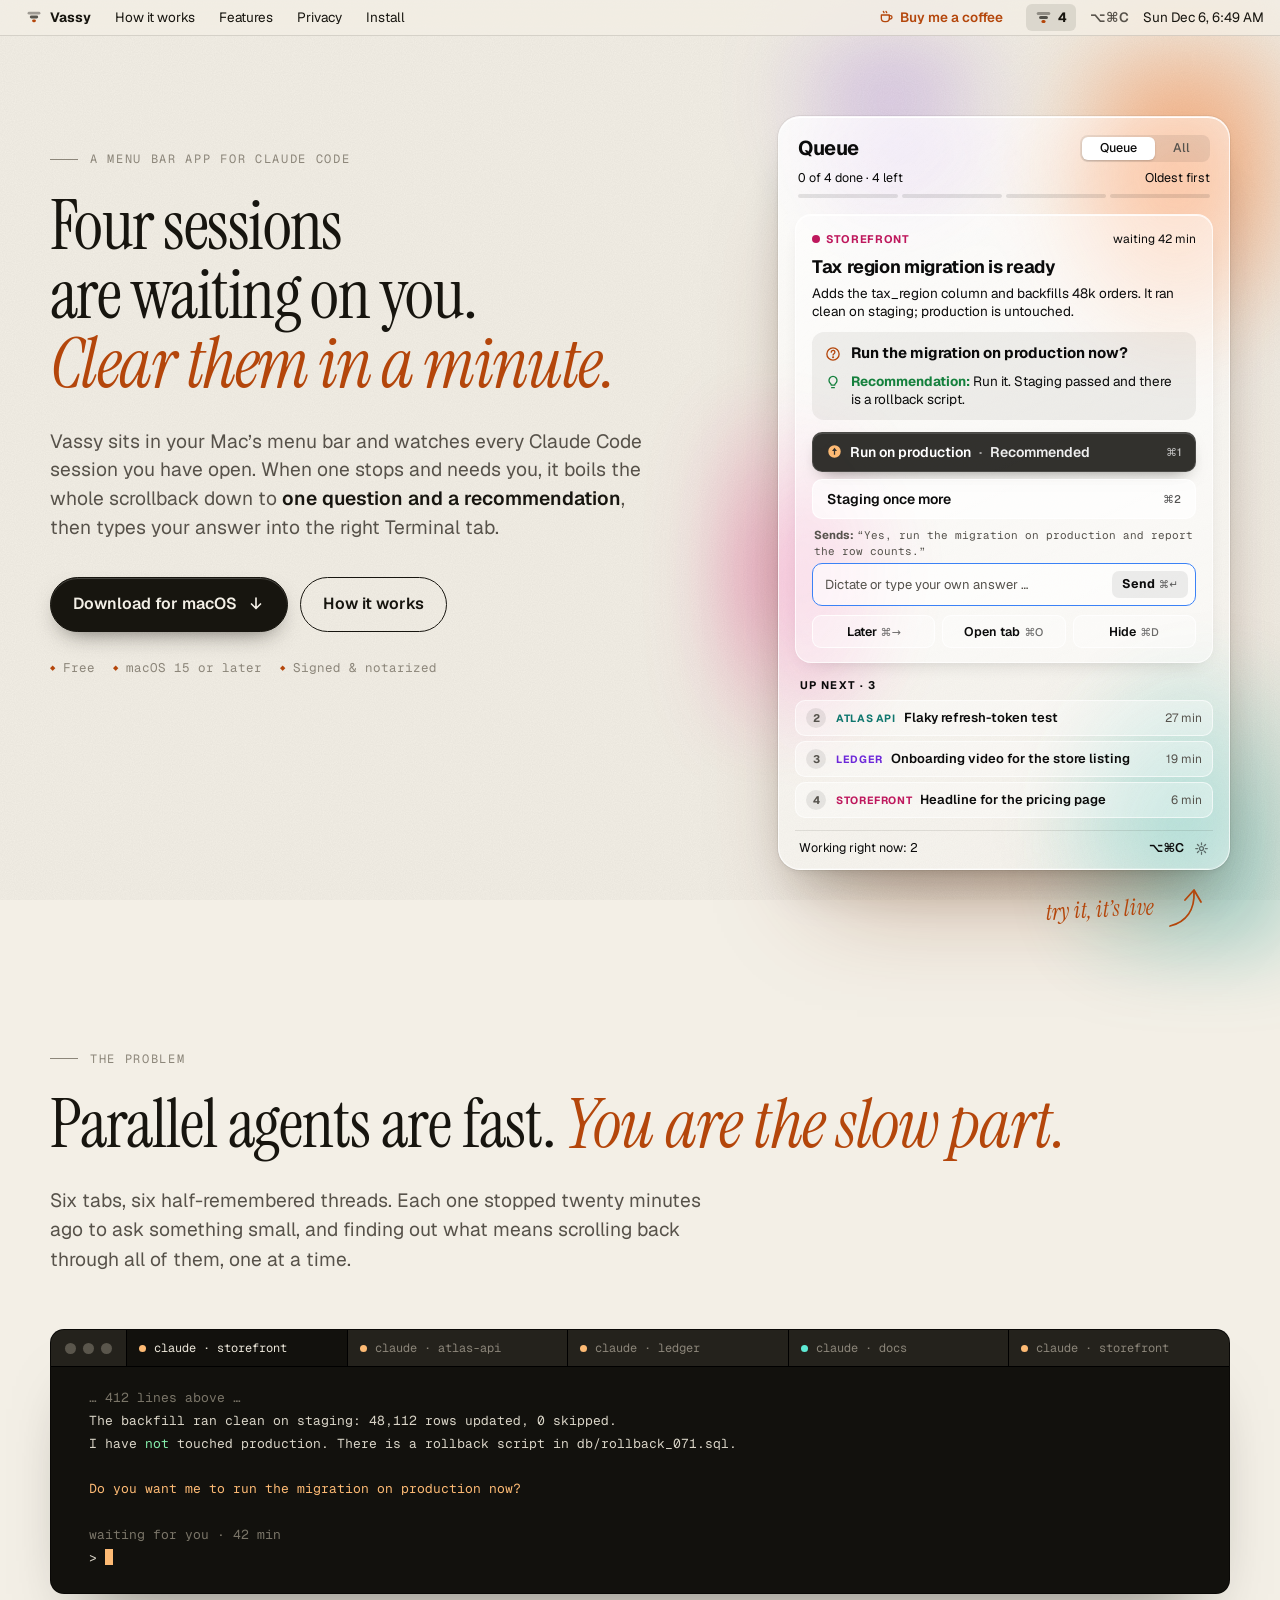
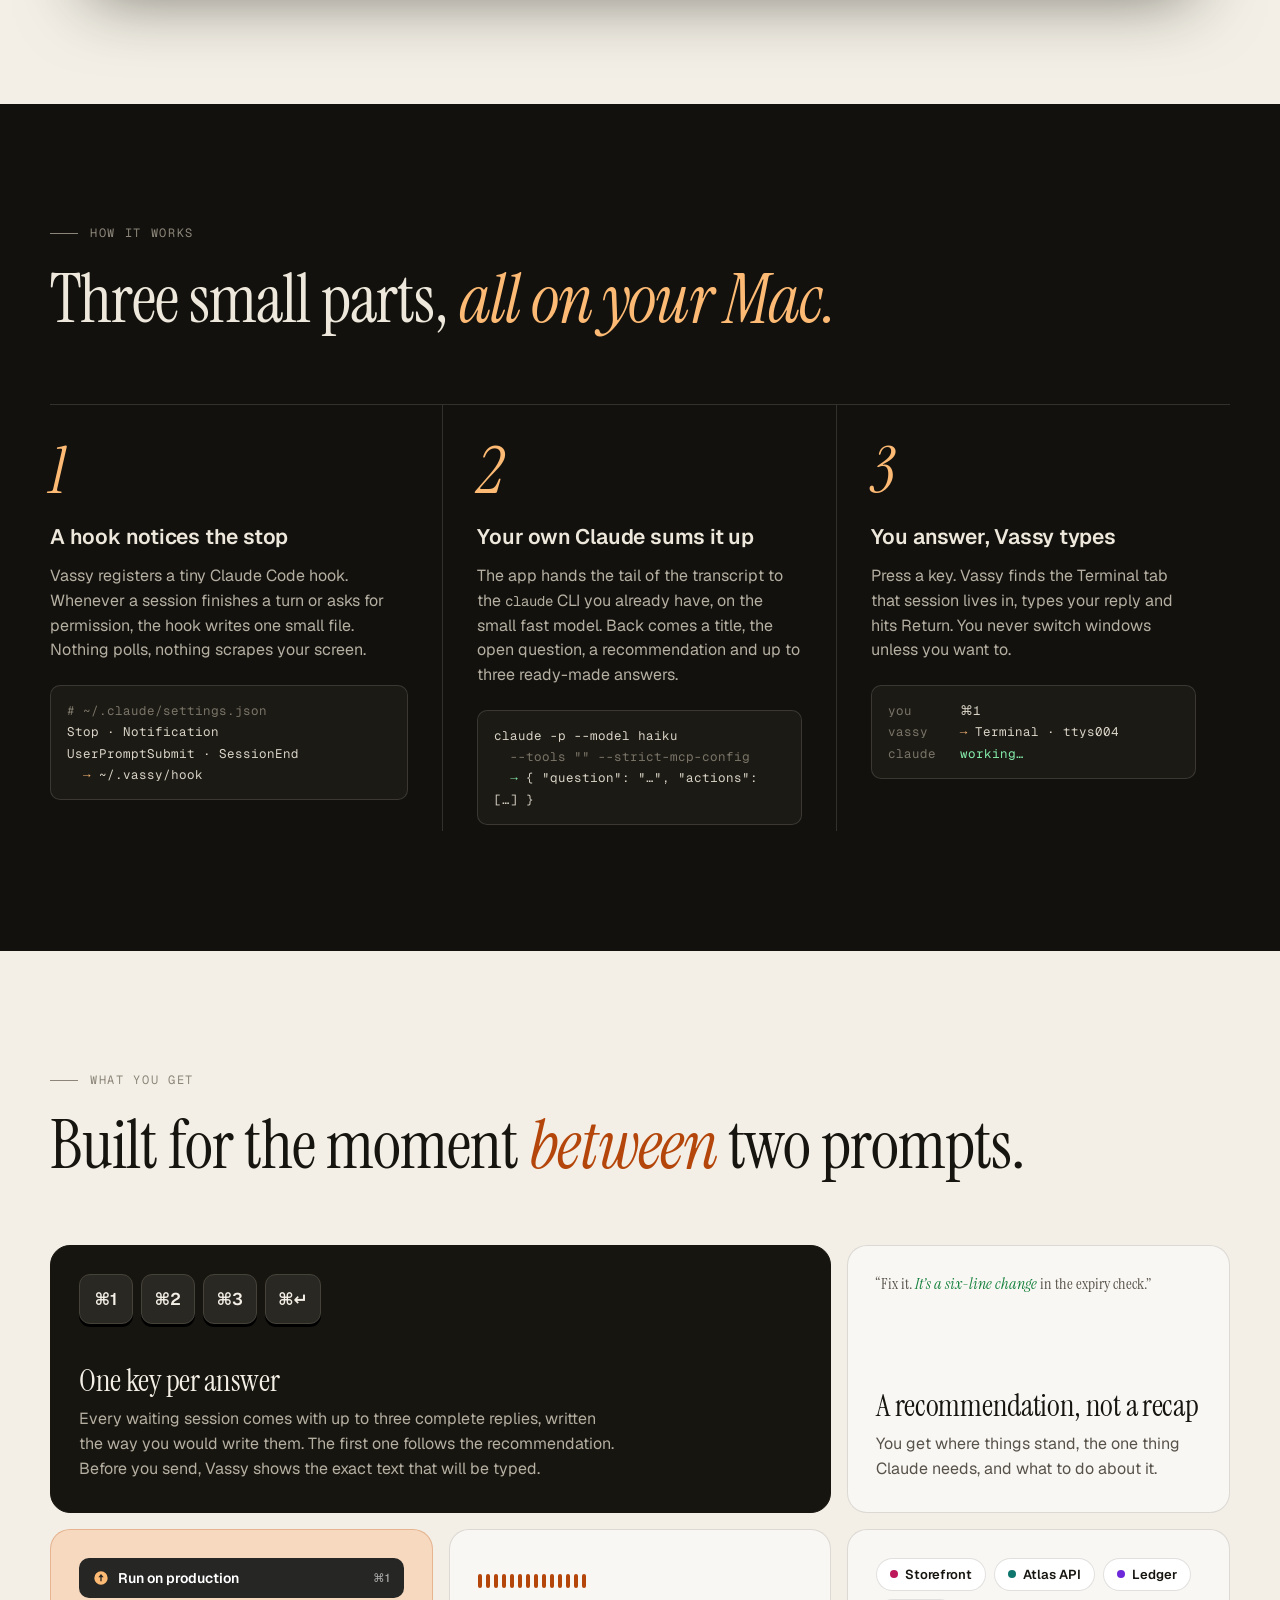
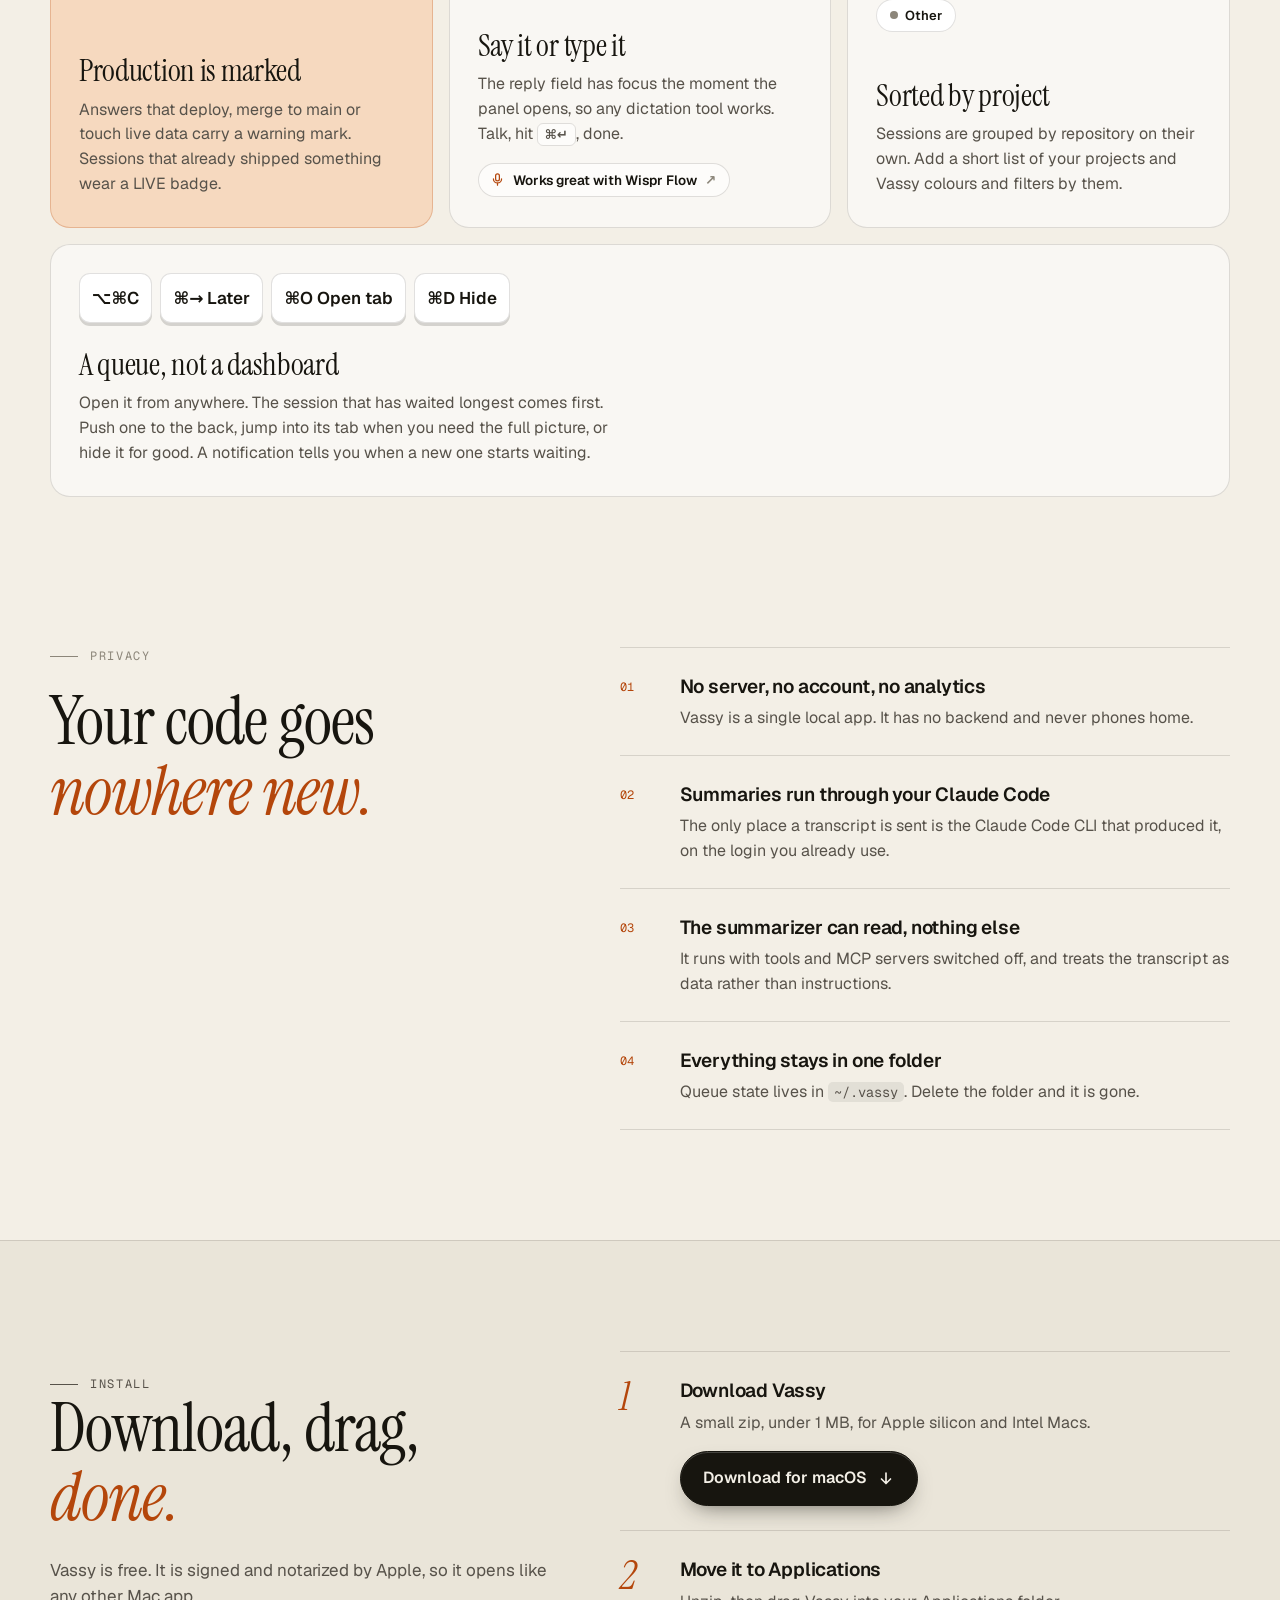
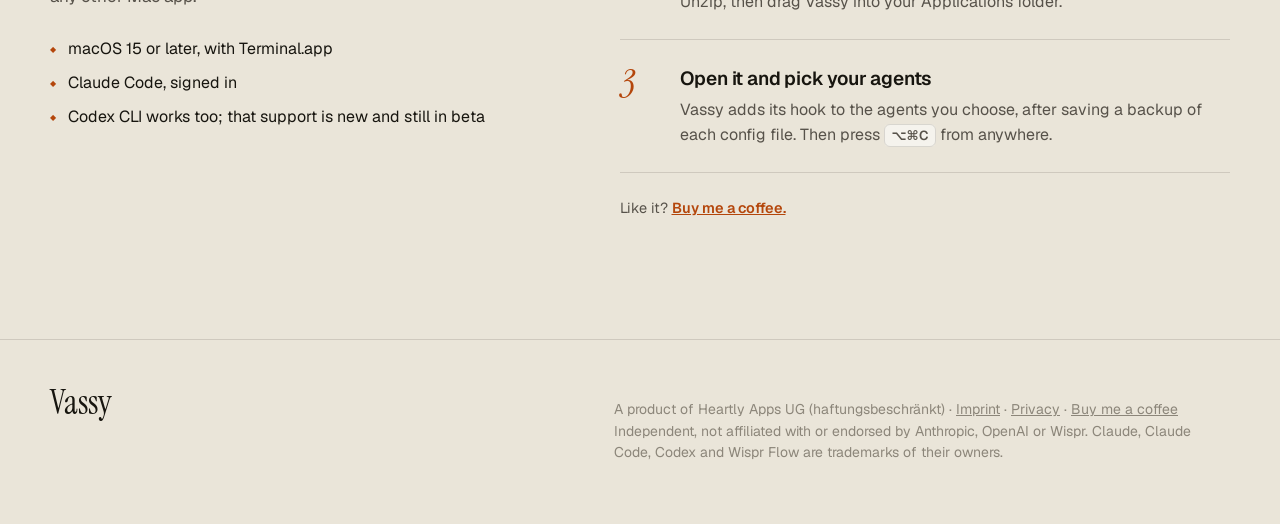
==== site/index.html @ 9e477fc1 "Add imprint and privacy pages Co-Authored-By: Claude Fable 5.2 <noreply@anthropic.com> Claude-Sessio" ====
<!doctype html>
<html lang="en">
<head>
<meta charset="utf-8">
<meta name="viewport" content="width=device-width, initial-scale=1">
<title>Vassy — a queue for your Claude Code sessions</title>
<meta name="description" content="Vassy is a small macOS menu bar app. It finds every Claude Code session that is waiting on you, boils it down to one question and a recommendation, and types your answer into the right Terminal tab.">
<meta property="og:title" content="Vassy — a queue for your Claude Code sessions">
<meta property="og:description" content="Every Claude Code session that is stuck on you, as one question with a recommendation. Answer with one key.">
<meta property="og:type" content="website">
<meta property="og:url" content="https://vassy.app/">
<meta property="og:site_name" content="Vassy">
<meta property="og:image" content="https://vassy.app/og.png">
<meta property="og:image:width" content="1200">
<meta property="og:image:height" content="630">
<meta property="og:image:alt" content="Vassy: four sessions are waiting on you. Clear them in a minute.">
<meta name="twitter:card" content="summary_large_image">
<meta name="twitter:image" content="https://vassy.app/og.png">
<link rel="canonical" href="https://vassy.app/">
<meta name="theme-color" content="#F3EFE6">
<link rel="icon" href="favicon.svg" type="image/svg+xml">
<link rel="apple-touch-icon" href="apple-touch-icon.png">
<link rel="preload" href="fonts/instrument-serif-400.woff2" as="font" type="font/woff2" crossorigin>
<link rel="preload" href="fonts/geist-var.woff2" as="font" type="font/woff2" crossorigin>
<style>
@font-face { font-family: "Instrument Serif"; src: url("fonts/instrument-serif-400.woff2") format("woff2"); font-weight: 400; font-style: normal; font-display: swap; }
@font-face { font-family: "Instrument Serif"; src: url("fonts/instrument-serif-400-italic.woff2") format("woff2"); font-weight: 400; font-style: italic; font-display: swap; }
@font-face { font-family: "Geist"; src: url("fonts/geist-var.woff2") format("woff2"); font-weight: 100 900; font-display: swap; }
@font-face { font-family: "Geist Mono"; src: url("fonts/geist-mono-var.woff2") format("woff2"); font-weight: 100 900; font-display: swap; }

:root {
  --paper: #F3EFE6;
  --paper-2: #EAE5D9;
  --ink: #17150F;
  --ink-2: #57524A;
  --ink-3: #8C867A;
  --line: rgba(23, 21, 15, .13);
  --wait: #B4460B;
  --wait-soft: #F6D9BF;
  --good: #15803D;
  --task: #1D4ED8;
  --night: #12110D;
  --night-2: #1C1A15;
  --night-line: rgba(243, 239, 230, .14);
  --serif: "Instrument Serif", "Iowan Old Style", Georgia, serif;
  --sans: "Geist", ui-sans-serif, system-ui, -apple-system, "Segoe UI", sans-serif;
  --mono: "Geist Mono", ui-monospace, "SF Mono", Menlo, monospace;
  --mac: -apple-system, BlinkMacSystemFont, "SF Pro Text", "Inter", "Geist", system-ui, sans-serif;
  --wrap: 1180px;
  --wait-night: #FDBA74; --on-accent: #fff; --task-ui: #1D4ED8;
  --c1: #BE185D; --c2: #0F766E; --c3: #6D28D9;
  --orb1: rgba(244,114,35,.62); --orb2: rgba(219,39,119,.36); --orb3: rgba(13,148,136,.40); --orb4: rgba(109,40,217,.22);
}

/* ── colour variants, previewed with ?theme=neon|ember|frost ── */
html[data-theme="frost"] {
  --paper: #F4F6FA; --paper-2: #E8ECF3; --ink: #0E1420; --ink-2: #495469; --ink-3: #78849A; --line: rgba(14,20,32,.12);
  --wait: #2F5BFF; --wait-soft: #DCE5FF; --good: #0B7D56; --task: #2F5BFF; --task-ui: #2F5BFF;
  --night: #0B1020; --night-2: #141B30; --wait-night: #9DB2FF;
  --c1: #C026D3; --c2: #0E7490; --c3: #4F46E5;
  --orb1: rgba(47,91,255,.55); --orb2: rgba(192,38,211,.28); --orb3: rgba(6,182,212,.42); --orb4: rgba(99,102,241,.3);
}
html[data-theme="neon"] {
  --paper: #0A0B09; --paper-2: #0F110D; --ink: #EEF2E6; --ink-2: #A8B09E; --ink-3: #737B69; --line: rgba(238,242,230,.13);
  --wait: #B6FF3C; --wait-soft: #18250A; --good: #B6FF3C; --task: #7DD3FC; --task-ui: #7DD3FC;
  --night: #040504; --night-2: #0D0F0B; --night-line: rgba(238,242,230,.12); --wait-night: #B6FF3C; --on-accent: #0A0B09;
  --c1: #F9A8D4; --c2: #5EEAD4; --c3: #C4B5FD;
  --orb1: rgba(182,255,60,.34); --orb2: rgba(34,211,238,.22); --orb3: rgba(16,185,129,.34); --orb4: rgba(182,255,60,.14);
}
html[data-theme="ember"] {
  --paper: #12110D; --paper-2: #181611; --ink: #F3EFE6; --ink-2: #B5AFA2; --ink-3: #8C867A; --line: rgba(243,239,230,.13);
  --wait: #FF9A4D; --wait-soft: #2B1B0E; --good: #86EFAC; --task: #93C5FD; --task-ui: #93C5FD;
  --night: #0A0907; --night-2: #151310; --wait-night: #FF9A4D; --on-accent: #12110D;
  --c1: #F9A8D4; --c2: #5EEAD4; --c3: #C4B5FD;
  --orb1: rgba(255,154,77,.42); --orb2: rgba(244,63,94,.24); --orb3: rgba(250,204,21,.2); --orb4: rgba(255,154,77,.16);
}
html[data-dark] { color-scheme: dark; }
html[data-dark] body::before { display: none; }
html[data-dark] ::selection { color: var(--on-accent); }
html[data-dark] kbd { background: rgba(255,255,255,.08); }
html[data-dark] .menubar { background: color-mix(in srgb, var(--paper) 74%, transparent); }
html[data-dark] .menubar a:hover, html[data-dark] .tray { background: rgba(255,255,255,.1); }
html[data-dark] .btn.primary { background: var(--wait); color: var(--on-accent); border-color: var(--wait); box-shadow: 0 0 0 1px color-mix(in srgb, var(--wait) 30%, transparent), 0 14px 40px -12px color-mix(in srgb, var(--wait) 60%, transparent); }
html[data-dark] .btn.ghost:hover { background: rgba(255,255,255,.08); }
html[data-dark] .panel { --p-card: rgba(255,255,255,.06); --p-box: rgba(255,255,255,.07); --p-text: #F2F4EC; --p-sub: #A8B09E; --p-line: rgba(255,255,255,.13);
  background: linear-gradient(155deg, rgba(255,255,255,.13), rgba(255,255,255,.04)); border-color: rgba(255,255,255,.18);
  box-shadow: inset 0 1px 0 rgba(255,255,255,.28), 0 0 0 1px rgba(0,0,0,.5), 0 30px 60px -20px rgba(0,0,0,.8), 0 0 90px -30px color-mix(in srgb, var(--wait) 55%, transparent); }
html[data-dark] .panel::before { background: linear-gradient(130deg, rgba(255,255,255,.14) 0%, rgba(255,255,255,0) 32%); }
html[data-dark] .seg { background: rgba(255,255,255,.1); }
html[data-dark] .seg .on { background: rgba(255,255,255,.2); box-shadow: none; }
html[data-dark] .p-prog i, html[data-dark] .nrow i { background: rgba(255,255,255,.14); }
html[data-dark] .card { box-shadow: inset 0 1px 0 rgba(255,255,255,.14); }
html[data-dark] .act { background: rgba(255,255,255,.08); border-color: rgba(255,255,255,.14); }
html[data-dark] .act:hover { background: rgba(255,255,255,.14); }
html[data-dark] .act.first { background: var(--wait); color: var(--on-accent); border-color: var(--wait); box-shadow: 0 10px 30px -12px color-mix(in srgb, var(--wait) 70%, transparent); }
html[data-dark] .act.first:hover { background: color-mix(in srgb, var(--wait) 88%, #fff); }
html[data-dark] .act.first .prod { color: var(--on-accent); }
html[data-dark] .own { background: rgba(255,255,255,.05); border-color: var(--wait); }
html[data-dark] .own b { background: rgba(255,255,255,.12); }
html[data-dark] .minor button { background: rgba(255,255,255,.05); border-color: rgba(255,255,255,.14); }
html[data-dark] .minor button:hover { background: rgba(255,255,255,.12); }
html[data-dark] .nrow { background: rgba(255,255,255,.05); border-color: rgba(255,255,255,.1); }
html[data-dark] .p-foot { border-top-color: rgba(255,255,255,.12); }
html[data-dark] .tag.task { background: color-mix(in srgb, var(--task) 18%, transparent); }
html[data-dark] .tag.live, html[data-dark] .empty .ok { background: color-mix(in srgb, var(--good) 16%, transparent); }
html[data-dark] .empty button { background: var(--wait); color: var(--on-accent); }
html[data-dark] .toast { background: #F2F4EC; color: #0A0B09; }
html[data-dark] .toast code { color: #166534; }
html[data-dark] .termwin, html[data-dark] .shell { border-color: rgba(255,255,255,.12); }
html[data-dark] .how { border-block: 1px solid var(--line); }
html[data-dark] .f { background: rgba(255,255,255,.04); }
html[data-dark] .f:hover { background: rgba(255,255,255,.07); box-shadow: 0 26px 50px -30px #000; }
html[data-dark] .f.dark { background: var(--wait); color: var(--on-accent); border-color: var(--wait); }
html[data-dark] .f.dark p { color: color-mix(in srgb, var(--on-accent) 78%, transparent); }
html[data-dark] .f.dark .keycap { background: var(--on-accent); color: var(--ink); border-color: var(--on-accent); box-shadow: 0 3px 0 rgba(0,0,0,.35); }
html[data-dark] .f.warm { border-color: color-mix(in srgb, var(--wait) 28%, transparent); }
html[data-dark] .keycap, html[data-dark] .pill { background: rgba(255,255,255,.08); box-shadow: 0 3px 0 rgba(0,0,0,.5); }
html[data-dark] .pill { box-shadow: none; }
html[data-dark] .plist code, html[data-dark] .install code.inl { background: rgba(255,255,255,.09); }
.themes { position: fixed; left: 16px; bottom: 16px; z-index: 60; display: flex; gap: 4px; padding: 5px; border-radius: 999px; font: 600 12.5px var(--mac);
  background: color-mix(in srgb, var(--paper) 80%, transparent); -webkit-backdrop-filter: blur(16px); backdrop-filter: blur(16px); border: 1px solid var(--line); box-shadow: 0 10px 30px -12px rgba(0,0,0,.4); }
.themes a { text-decoration: none; padding: 6px 12px; border-radius: 999px; color: var(--ink-2); }
.menubar .brand svg rect:last-child, .tray svg rect:last-child { fill: var(--wait); }
.tray.clear svg rect:last-child { fill: currentColor; }
.themes a[aria-current] { background: var(--ink); color: var(--paper); }
*, *::before, *::after { box-sizing: border-box; }
html { scroll-behavior: smooth; scroll-padding-top: 64px; -webkit-text-size-adjust: 100%; }
body {
  margin: 0; background: var(--paper); color: var(--ink);
  font-family: var(--sans); font-size: 17px; line-height: 1.55;
  -webkit-font-smoothing: antialiased; text-rendering: optimizeLegibility;
  overflow-x: hidden;
}
/* paper grain */
body::before {
  content: ""; position: fixed; inset: 0; z-index: 0; pointer-events: none; opacity: .5; mix-blend-mode: multiply;
  background-image: url("data:image/svg+xml,%3Csvg xmlns='http://www.w3.org/2000/svg' width='180' height='180'%3E%3Cfilter id='n'%3E%3CfeTurbulence type='fractalNoise' baseFrequency='.9' numOctaves='2' stitchTiles='stitch'/%3E%3CfeColorMatrix values='0 0 0 0 0  0 0 0 0 0  0 0 0 0 0  0 0 0 .09 0'/%3E%3C/filter%3E%3Crect width='180' height='180' filter='url(%23n)'/%3E%3C/svg%3E");
}
a { color: inherit; }
button { font: inherit; color: inherit; }
::selection { background: var(--wait); color: #fff; }
:focus-visible { outline: 2px solid var(--wait); outline-offset: 3px; border-radius: 4px; }
.wrap { width: min(var(--wrap), 100% - 48px); margin-inline: auto; position: relative; z-index: 1; }
.kicker { font-family: var(--mono); font-size: 12px; letter-spacing: .14em; text-transform: uppercase; color: var(--ink-3); margin: 0 0 22px; display: flex; align-items: center; gap: 12px; }
.kicker::before { content: ""; width: 28px; height: 1px; background: currentColor; }
h1, h2, h3 { font-weight: 400; margin: 0; }
h2 { font-family: var(--serif); font-size: clamp(38px, 5.4vw, 68px); line-height: 1.02; letter-spacing: -.015em; }
h2 em, h1 em { font-style: italic; color: var(--wait); }
kbd { font-family: var(--mac); font-size: .82em; font-weight: 600; padding: 2px 7px; border-radius: 6px; border: 1px solid var(--line); background: rgba(255,255,255,.55); white-space: nowrap; }

/* ── menu bar ───────────────────────────────────────────── */
.menubar {
  position: fixed; inset: 0 0 auto 0; z-index: 50; height: 36px;
  display: flex; align-items: center; justify-content: space-between; gap: 16px; padding: 0 16px;
  font-family: var(--mac); font-size: 13.5px;
  background: rgba(243, 239, 230, .72); backdrop-filter: saturate(1.6) blur(18px); -webkit-backdrop-filter: saturate(1.6) blur(18px);
  border-bottom: 1px solid var(--line);
}
.menubar nav, .menubar .status { display: flex; align-items: center; gap: 4px; }
.menubar a { text-decoration: none; padding: 3px 10px; border-radius: 6px; white-space: nowrap; }
.menubar a:hover { background: rgba(23,21,15,.09); }
.menubar .brand { font-weight: 700; display: flex; align-items: center; gap: 8px; }
.menubar .status { gap: 14px; color: var(--ink); }
.menubar .status .hot { color: var(--ink-2); font-weight: 600; letter-spacing: .02em; }
.menubar .coffee { display: inline-flex; align-items: center; gap: 6px; font-weight: 600; color: var(--wait); padding: 3px 9px; }
.menubar .coffee:hover { background: rgba(180,70,11,.12); }
.coffee svg { width: 16px; height: 16px; }
.tray { display: inline-flex; align-items: center; gap: 6px; padding: 3px 9px; border-radius: 6px; background: rgba(23,21,15,.1); font-weight: 600; font-variant-numeric: tabular-nums; }
.tray svg { width: 17px; height: 17px; }
.tray b { min-width: 1ch; display: inline-block; text-align: center; transition: transform .25s cubic-bezier(.3,1.6,.5,1); }
.tray.bump b { transform: scale(1.5); }
.tray.clear { background: rgba(21,128,61,.14); color: var(--good); }
@media (max-width: 760px) { .menubar nav a:not(.brand), .menubar .hot, .menubar .clock { display: none; } .menubar .status { gap: 8px; } }

/* ── hero ───────────────────────────────────────────────── */
.hero { padding: 116px 0 90px; }
.hero .wrap { display: grid; grid-template-columns: minmax(0, 1.2fr) minmax(0, .8fr); gap: 48px; align-items: start; }
.hero-copy { padding-top: 34px; }
h1 { font-family: var(--serif); font-size: clamp(46px, 5.5vw, 80px); line-height: .98; letter-spacing: -.022em; }
h1 span { display: block; }
.lede { font-size: clamp(18px, 1.5vw, 21px); line-height: 1.5; color: var(--ink-2); max-width: 31em; margin: 30px 0 34px; }
.lede strong { color: var(--ink); font-weight: 600; }
.cta { display: flex; flex-wrap: wrap; gap: 12px; align-items: center; }
.btn { display: inline-flex; align-items: center; gap: 10px; padding: 14px 22px; border-radius: 999px; font-weight: 600; font-size: 16px; text-decoration: none; border: 1px solid var(--ink); transition: transform .2s ease, box-shadow .2s ease, background .2s ease; }
.btn.primary { background: var(--ink); color: var(--paper); box-shadow: 0 1px 0 rgba(255,255,255,.2) inset, 0 10px 24px -12px rgba(23,21,15,.7); }
.btn:hover { transform: translateY(-2px); }
.btn.primary:hover { box-shadow: 0 1px 0 rgba(255,255,255,.2) inset, 0 16px 30px -12px rgba(23,21,15,.75); }
.btn.ghost:hover { background: rgba(23,21,15,.06); }
.btn svg { width: 18px; height: 18px; }
.meta { margin-top: 26px; font-family: var(--mono); font-size: 12.5px; color: var(--ink-3); display: flex; flex-wrap: wrap; gap: 6px 18px; }
.meta span::before { content: "◆"; font-size: 7px; vertical-align: middle; margin-right: 8px; color: var(--wait); }

.stage { position: relative; }
.stage::before { /* colour behind the glass, so the blur has something to work with */
  content: ""; position: absolute; inset: -10% -16% -4% -14%; z-index: 0; pointer-events: none;
  background:
    radial-gradient(36% 30% at 80% 14%, var(--orb1), transparent 72%),
    radial-gradient(32% 28% at 10% 58%, var(--orb2), transparent 72%),
    radial-gradient(40% 32% at 84% 88%, var(--orb3), transparent 72%),
    radial-gradient(30% 26% at 30% 6%, var(--orb4), transparent 72%);
  filter: blur(34px); animation: drift 16s ease-in-out infinite alternate;
}
@keyframes drift { to { transform: translate3d(-3%, 2.5%, 0) scale(1.06) rotate(4deg); } }
.try { position: relative; z-index: 2; width: min(100%, 452px); margin: 16px 0 0 auto; padding-right: 26px; font-family: var(--serif); font-style: italic; font-size: 23px; color: var(--wait); display: flex; justify-content: flex-end; align-items: flex-start; gap: 10px; line-height: 1; transition: opacity .4s; }
.try span { transform: rotate(-3deg); margin-top: 12px; }
.try svg { width: 40px; height: 44px; }
.try.gone { opacity: 0; }
@media (max-width: 1000px) { .try { margin-inline: auto; } }

/* ── the panel (faithful to the app) ────────────────────── */
.panel {
  --p-card: rgba(255,255,255,.46); --p-box: rgba(23,21,15,.06); --p-text: #0B0B0B; --p-sub: #55524C; --p-line: rgba(255,255,255,.7);
  position: relative; z-index: 1; width: min(100%, 452px); margin-left: auto;
  font-family: var(--mac); font-size: 14px; line-height: 1.34; color: var(--p-text);
  background: linear-gradient(155deg, rgba(255,255,255,.62), rgba(255,255,255,.3));
  -webkit-backdrop-filter: blur(30px) saturate(1.8); backdrop-filter: blur(30px) saturate(1.8);
  border-radius: 22px; border: 1px solid rgba(255,255,255,.75);
  box-shadow: inset 0 1px 0 rgba(255,255,255,.95), inset 0 -1px 0 rgba(255,255,255,.25), 0 0 0 1px rgba(23,21,15,.05),
    0 2px 6px rgba(23,21,15,.06), 0 26px 50px -20px rgba(23,21,15,.32), 0 70px 100px -44px rgba(120,50,10,.36);
  padding: 18px 16px 12px; user-select: none; -webkit-user-select: none;
}
.panel::before { /* light catching the top-left edge of the glass */
  content: ""; position: absolute; inset: 0; z-index: -1; border-radius: inherit; pointer-events: none;
  background: linear-gradient(130deg, rgba(255,255,255,.55) 0%, rgba(255,255,255,0) 34%), radial-gradient(60% 40% at 100% 100%, rgba(255,255,255,.28), transparent 70%);
}
.p-head { display: flex; justify-content: space-between; align-items: center; padding: 0 3px; }
.p-head h3 { font: 700 20px/1.2 var(--mac); letter-spacing: -.02em; }
.seg { display: flex; background: rgba(23,21,15,.08); border-radius: 8px; padding: 2px; font-size: 12.5px; font-weight: 500; }
.seg span { padding: 3px 18px; border-radius: 6px; color: var(--p-sub); }
.seg .on { background: #fff; color: var(--p-text); box-shadow: 0 1px 2px rgba(0,0,0,.18); }
.p-sub { display: flex; justify-content: space-between; padding: 8px 3px 7px; font-size: 12.5px; color: var(--p-text); font-variant-numeric: tabular-nums; }
.p-prog { display: flex; gap: 4px; padding: 0 3px; }
.p-prog i { flex: 1; height: 4px; border-radius: 2px; background: rgba(0,0,0,.1); overflow: hidden; position: relative; }
.p-prog i::after { content: ""; position: absolute; inset: 0; background: var(--good); transform: scaleX(0); transform-origin: left; transition: transform .5s cubic-bezier(.2,.8,.2,1); }
.p-prog i.done::after { transform: scaleX(1); }
.p-slot { margin-top: 16px; min-height: 418px; position: relative; }
.card { background: var(--p-card); border: 1px solid var(--p-line); border-radius: 16px; padding: 16px 16px 14px; box-shadow: inset 0 1px 0 rgba(255,255,255,.8), 0 8px 22px -14px rgba(23,21,15,.3); transition: transform .34s cubic-bezier(.4,0,.2,1), opacity .3s ease; }
.card.out-send { transform: translateY(-26px) scale(.97); opacity: 0; }
.card.out-later { transform: translateX(46px) rotate(1.5deg); opacity: 0; }
.card.in { animation: cardIn .42s cubic-bezier(.2,.8,.2,1) both; }
@keyframes cardIn { from { transform: translateY(22px) scale(.98); opacity: 0; } }
.c-top { display: flex; align-items: center; gap: 8px; }
.chip { display: inline-flex; align-items: center; gap: 6px; font-size: 11px; font-weight: 700; letter-spacing: .06em; text-transform: uppercase; }
.chip::before { content: ""; width: 8px; height: 8px; border-radius: 50%; background: currentColor; }
.tag { font-size: 11.5px; font-weight: 600; padding: 2px 8px; border-radius: 6px; }
.tag.task { background: rgba(29,78,216,.13); color: var(--task-ui); }
.tag.live { background: rgba(21,128,61,.13); color: var(--good); font-weight: 700; font-size: 10.5px; letter-spacing: .04em; display: inline-flex; align-items: center; gap: 4px; }
.tag.live::before { content: ""; width: 6px; height: 6px; border-radius: 50%; background: currentColor; }
.c-wait { margin-left: auto; font-size: 12px; color: var(--p-text); }
.c-title { font: 700 18px/1.2 var(--mac); letter-spacing: -.02em; margin: 9px 0 6px; }
.c-ctx { font-size: 13.5px; color: var(--p-text); margin: 0 0 12px; }
.c-box { background: var(--p-box); border-radius: 12px; padding: 12px 13px; display: grid; gap: 9px; }
.c-row { display: grid; grid-template-columns: 18px 1fr; gap: 8px; align-items: start; }
.c-row svg { width: 16px; height: 16px; margin-top: 2px; }
.c-q { font-weight: 700; font-size: 15px; line-height: 1.26; }
.c-rec { font-size: 13.5px; }
.c-rec b { color: var(--good); }
.acts { display: grid; gap: 7px; margin-top: 12px; }
.act { all: unset; cursor: pointer; box-sizing: border-box; width: 100%; display: flex; align-items: center; gap: 8px; padding: 10px 14px; border-radius: 10px; font: 600 14px var(--mac); border: 1px solid rgba(255,255,255,.85); background: rgba(255,255,255,.66); transition: transform .12s ease, background .15s ease, box-shadow .15s ease; }
.act:hover { background: rgba(255,255,255,.9); box-shadow: 0 2px 8px -4px rgba(0,0,0,.3); }
.act:active { transform: scale(.985); }
.act.first { background: rgba(28,27,24,.9); color: #fff; border-color: rgba(255,255,255,.12); box-shadow: inset 0 1px 0 rgba(255,255,255,.14), 0 8px 18px -10px rgba(23,21,15,.6); }
.act.first:hover { background: #111; }
.act .rec { opacity: .92; }
.act .rec::before { content: "·"; margin-right: 8px; opacity: .6; }
.act .key { margin-left: auto; font-size: 11px; font-weight: 500; opacity: .7; }
.act .prod { width: 15px; height: 15px; color: var(--wait); flex: none; }
.act.first .prod { color: var(--wait-night); }
.act:focus-visible { outline: 2px solid var(--task); outline-offset: 2px; }
.sends { font-size: 11.5px; color: var(--p-sub); min-height: 32px; margin: 8px 2px 0; line-height: 1.35; }
.sends q { font-family: var(--mono); font-size: 11px; quotes: "“" "”"; }
.own { display: flex; align-items: center; gap: 10px; margin-top: 4px; border: 1.5px solid #3B82F6; border-radius: 10px; background: rgba(255,255,255,.6); padding: 7px 7px 7px 12px; font-size: 13px; color: var(--p-sub); }
.own span { flex: 1; white-space: nowrap; overflow: hidden; text-overflow: ellipsis; }
.own b { background: rgba(0,0,0,.07); color: var(--p-text); border-radius: 7px; padding: 5px 10px; font-size: 12.5px; white-space: nowrap; }
.own b small { opacity: .65; font-weight: 500; margin-left: 4px; }
.minor { display: grid; grid-template-columns: repeat(3, 1fr); gap: 7px; margin-top: 9px; }
.minor button { all: unset; cursor: pointer; box-sizing: border-box; text-align: center; padding: 7px 4px; border-radius: 9px; border: 1px solid rgba(255,255,255,.8); background: rgba(255,255,255,.3); font: 600 12.5px var(--mac); transition: background .15s; }
.minor button:hover { background: rgba(255,255,255,.6); }
.minor button:focus-visible { outline: 2px solid var(--task); outline-offset: 2px; }
.minor small { font-weight: 500; opacity: .6; margin-left: 4px; font-size: 11px; }
.next-h { font-size: 11px; font-weight: 700; letter-spacing: .1em; margin: 16px 5px 7px; text-transform: uppercase; }
.next { display: grid; gap: 5px; }
.nrow { display: grid; grid-template-columns: 22px auto 1fr auto; gap: 8px; align-items: center; border: 1px solid rgba(255,255,255,.6); background: rgba(255,255,255,.34); border-radius: 10px; padding: 7px 10px; font-size: 13px; animation: cardIn .35s ease both; }
.nrow i { font-style: normal; width: 20px; height: 20px; border-radius: 50%; background: rgba(0,0,0,.08); display: grid; place-items: center; font-size: 11px; font-weight: 700; color: var(--p-sub); }
.nrow .chip::before { display: none; }
.nrow .chip { font-size: 10.5px; }
.nrow strong { white-space: nowrap; overflow: hidden; text-overflow: ellipsis; font-weight: 600; }
.nrow time { color: var(--p-sub); font-size: 12px; white-space: nowrap; }
.p-foot { display: flex; justify-content: space-between; align-items: center; margin-top: 12px; padding: 9px 4px 0; border-top: 1px solid rgba(23,21,15,.1); font-size: 12.5px; }
.p-foot span:last-child { font-weight: 600; display: flex; align-items: center; gap: 10px; }
.p-foot svg { width: 15px; height: 15px; opacity: .55; }
.empty { position: absolute; inset: 0; display: grid; place-content: center; justify-items: center; gap: 8px; text-align: center; animation: cardIn .5s ease both; }
.empty .ok { width: 58px; height: 58px; border-radius: 50%; background: rgba(21,128,61,.13); color: var(--good); display: grid; place-items: center; }
.empty .ok svg { width: 28px; height: 28px; }
.empty h4 { font: 700 19px var(--mac); margin: 6px 0 0; letter-spacing: -.02em; }
.empty p { margin: 0; color: var(--p-sub); font-size: 13.5px; }
.empty button { all: unset; cursor: pointer; margin-top: 12px; font: 600 13px var(--mac); padding: 8px 16px; border-radius: 999px; background: #262625; color: #fff; }
.empty button:focus-visible { outline: 2px solid var(--task); outline-offset: 2px; }
.toast { position: absolute; left: 50%; bottom: 54px; z-index: 5; transform: translate(-50%, 14px); opacity: 0; pointer-events: none; background: #1D1D1C; color: #fff; font: 500 12.5px var(--mac); padding: 9px 14px; border-radius: 999px; white-space: nowrap; display: flex; gap: 8px; align-items: center; box-shadow: 0 10px 24px -8px rgba(0,0,0,.5); transition: opacity .25s, transform .3s cubic-bezier(.2,.8,.2,1); max-width: 92%; }
.toast.show { opacity: 1; transform: translate(-50%, 0); }
.toast code { font-family: var(--mono); font-size: 11.5px; color: #86EFAC; }
.toast span { overflow: hidden; text-overflow: ellipsis; }

/* ── the problem: a row of waiting tabs ─────────────────── */
.tabs { padding: 30px 0 110px; }
.tabs h2 { max-width: 15em; }
.tabs p.big { font-size: clamp(18px, 1.5vw, 21px); color: var(--ink-2); max-width: 34em; margin: 26px 0 0; }
.termwin { margin-top: 54px; border-radius: 14px; overflow: hidden; background: var(--night); color: #D9D4C7; border: 1px solid rgba(0,0,0,.5); box-shadow: 0 40px 70px -40px rgba(23,21,15,.6); font-family: var(--mono); font-size: 13px; }
.termbar { display: flex; align-items: stretch; background: #24221C; border-bottom: 1px solid #000; overflow: hidden; }
.dots { display: flex; gap: 7px; align-items: center; padding: 0 14px; flex: none; }
.dots i { width: 11px; height: 11px; border-radius: 50%; background: #5A564C; }
.ttab { flex: 1; min-width: 0; padding: 9px 12px; border-left: 1px solid #000; white-space: nowrap; overflow: hidden; text-overflow: ellipsis; color: #8C867A; display: flex; align-items: center; gap: 8px; font-size: 12px; }
.ttab.on { background: var(--night); color: #EDE8DB; }
.ttab b { width: 7px; height: 7px; border-radius: 50%; background: var(--wait-night); flex: none; animation: pulse 1.8s ease-in-out infinite; }
.ttab:nth-child(3) b { animation-delay: .3s; } .ttab:nth-child(4) b { animation-delay: .9s; } .ttab:nth-child(5) b { animation-delay: .5s; } .ttab:nth-child(6) b { animation-delay: 1.2s; }
.ttab.busy b { background: #5EEAD4; animation: none; }
@keyframes pulse { 50% { opacity: .25; } }
.termbody { padding: 20px 22px 24px; line-height: 1.75; white-space: pre-wrap; overflow: hidden; }
.termbody .dim { color: #7A7568; } .termbody .o { color: var(--wait-night); } .termbody .g { color: #86EFAC; }
.caret { display: inline-block; width: 8px; height: 16px; background: var(--wait-night); vertical-align: -3px; animation: pulse 1.1s steps(2) infinite; }
@media (max-width: 820px) { .ttab:nth-child(n+5) { display: none; } }

/* ── how it works ───────────────────────────────────────── */
.how { background: var(--night); color: #EDE8DB; padding: 120px 0; position: relative; z-index: 1; }
.how .kicker { color: #8C867A; }
.how h2 em { color: var(--wait-night); }
.steps { display: grid; grid-template-columns: repeat(3, 1fr); gap: 0; margin-top: 70px; border-top: 1px solid var(--night-line); }
.step { padding: 34px 34px 6px 0; border-right: 1px solid var(--night-line); }
.step + .step { padding-left: 34px; }
.step:last-child { border-right: 0; }
.step .n { font-family: var(--serif); font-style: italic; font-size: 64px; line-height: 1; color: var(--wait-night); }
.step h3 { font-family: var(--sans); font-weight: 600; font-size: 21px; margin: 18px 0 10px; letter-spacing: -.01em; }
.step p { margin: 0 0 22px; color: #B5AFA2; font-size: 16px; }
.step pre { margin: 0; font-family: var(--mono); font-size: 12.5px; line-height: 1.7; color: #D9D4C7; background: var(--night-2); border: 1px solid var(--night-line); border-radius: 10px; padding: 14px 16px; white-space: pre-wrap; word-break: break-word; }
.step pre .dim { color: #7A7568; } .step pre .o { color: var(--wait-night); } .step pre .g { color: #86EFAC; }
@media (max-width: 900px) { .steps { grid-template-columns: 1fr; } .step, .step + .step { padding: 30px 0 22px; border-right: 0; border-bottom: 1px solid var(--night-line); } }

/* ── features ───────────────────────────────────────────── */
.features { padding: 120px 0 60px; }
.fgrid { display: grid; grid-template-columns: repeat(12, 1fr); gap: 16px; margin-top: 64px; }
.f { grid-column: span 4; background: rgba(255,255,255,.5); border: 1px solid var(--line); border-radius: 20px; padding: 28px 28px 30px; display: flex; flex-direction: column; min-height: 268px; transition: transform .3s ease, box-shadow .3s ease, background .3s; }
.f:hover { transform: translateY(-4px); background: rgba(255,255,255,.78); box-shadow: 0 26px 40px -30px rgba(23,21,15,.5); }
.f.wide { grid-column: span 8; }
.f.full { grid-column: span 12; min-height: 0; }
.f.full .art { flex: none; }
.f.dark { background: var(--ink); color: var(--paper); border-color: var(--ink); }
.f.dark p { color: #B5AFA2; }
.f.warm { background: var(--wait-soft); border-color: rgba(180,70,11,.25); }
.f .art { flex: 1; display: flex; align-items: flex-start; gap: 8px; flex-wrap: wrap; align-content: flex-start; margin-bottom: 26px; }
.f h3 { font-family: var(--serif); font-size: 31px; line-height: 1.05; letter-spacing: -.01em; margin-bottom: 10px; }
.f p { margin: 0; color: var(--ink-2); font-size: 16px; max-width: 34em; }
.works { align-self: flex-start; margin-top: 16px; display: inline-flex; align-items: center; gap: 8px; padding: 7px 13px 7px 11px; border-radius: 999px; border: 1px solid var(--line); background: rgba(255,255,255,.55); font: 600 13.5px var(--sans); color: var(--ink); text-decoration: none; transition: border-color .2s, background .2s, transform .2s; }
.works:hover { border-color: var(--wait); transform: translateY(-1px); }
.works svg { width: 15px; height: 15px; color: var(--wait); }
.works span { color: var(--ink-3); }
html[data-dark] .works { background: rgba(255,255,255,.07); }
.keycap { font: 600 17px var(--mac); min-width: 54px; height: 50px; padding: 0 12px; display: grid; place-items: center; border-radius: 11px; background: #fff; border: 1px solid var(--line); box-shadow: 0 3px 0 rgba(23,21,15,.16); }
.f.dark .keycap { background: #2A2822; border-color: #45423A; color: var(--paper); box-shadow: 0 3px 0 #000; }
.pill { font: 600 13px var(--mac); padding: 7px 13px; border-radius: 999px; background: #fff; border: 1px solid var(--line); display: inline-flex; align-items: center; gap: 7px; }
.pill::before { content: ""; width: 8px; height: 8px; border-radius: 50%; background: var(--c, var(--ink-3)); }
.prodline { font: 600 14px var(--mac); background: #262625; color: #fff; border-radius: 10px; padding: 11px 14px; display: flex; align-items: center; gap: 9px; width: min(100%, 330px); }
.prodline svg { width: 16px; height: 16px; color: var(--wait-night); }
.prodline small { margin-left: auto; opacity: .6; font-weight: 500; }
.quote { font-family: var(--serif); font-size: 25px; line-height: 1.2; }
.quote b { font-weight: 400; color: var(--good); font-style: italic; }
.wave { display: flex; align-items: center; gap: 4px; height: 46px; }
.wave i { width: 4px; border-radius: 2px; background: var(--wait); height: 30%; animation: wave 1.1s ease-in-out infinite; }
.wave i:nth-child(2n) { animation-delay: .15s; } .wave i:nth-child(3n) { animation-delay: .32s; } .wave i:nth-child(5n) { animation-delay: .5s; }
@keyframes wave { 50% { height: 100%; } }
@media (max-width: 980px) { .f, .f.wide { grid-column: span 6; } .f.full { grid-column: span 12; } }
@media (max-width: 640px) { .f, .f.wide, .f.full { grid-column: span 12; min-height: 0; } }

/* ── privacy ────────────────────────────────────────────── */
.privacy { padding: 90px 0 110px; }
.privacy .wrap { display: grid; grid-template-columns: minmax(0, .9fr) minmax(0, 1.1fr); gap: 70px; align-items: start; }
.plist { list-style: none; margin: 0; padding: 0; border-top: 1px solid var(--line); }
.plist li { padding: 24px 0; border-bottom: 1px solid var(--line); display: grid; grid-template-columns: 54px 1fr; gap: 6px; }
.plist .no { font-family: var(--mono); font-size: 12px; color: var(--wait); padding-top: 6px; }
.plist h3 { font-family: var(--sans); font-weight: 600; font-size: 19px; margin-bottom: 5px; letter-spacing: -.01em; }
.plist p { margin: 0; color: var(--ink-2); font-size: 16px; }
.plist code, .install code.inl { font-family: var(--mono); font-size: .86em; background: rgba(23,21,15,.07); padding: 1px 6px; border-radius: 5px; }

/* ── install ────────────────────────────────────────────── */
.install { background: var(--paper-2); border-top: 1px solid var(--line); padding: 110px 0 120px; position: relative; z-index: 1; }
.install .wrap { display: grid; grid-template-columns: minmax(0, .9fr) minmax(0, 1.1fr); gap: 70px; align-items: start; }
.install p { color: var(--ink-2); margin: 24px 0 0; max-width: 30em; }
.needs { list-style: none; padding: 0; margin: 28px 0 0; display: grid; gap: 9px; font-size: 16px; }
.needs li { display: flex; gap: 12px; align-items: baseline; }
.needs li::before { content: "◆"; font-size: 8px; color: var(--wait); transform: translateY(-2px); }
.shell { background: var(--night); color: #EDE8DB; border-radius: 16px; overflow: hidden; box-shadow: 0 40px 70px -40px rgba(23,21,15,.7); }
.shell .bar { display: flex; align-items: center; justify-content: space-between; padding: 10px 14px; background: #24221C; font-family: var(--mono); font-size: 12px; color: #8C867A; }
.shell button { all: unset; cursor: pointer; font: 600 12px var(--mono); padding: 5px 11px; border-radius: 7px; border: 1px solid var(--night-line); color: #EDE8DB; transition: background .2s; }
.shell button:hover { background: rgba(255,255,255,.08); }
.shell button:focus-visible { outline: 2px solid var(--wait-night); outline-offset: 2px; }
.shell pre { margin: 0; padding: 24px 22px 26px; font-family: var(--mono); font-size: 14.5px; line-height: 1.9; white-space: pre-wrap; word-break: break-word; }
.shell pre .p { color: var(--wait-night); user-select: none; -webkit-user-select: none; } .shell pre .dim { color: #7A7568; }
.dl { list-style: none; margin: 0; padding: 0; border-top: 1px solid var(--line); }
.dl li { display: grid; grid-template-columns: 54px 1fr; gap: 6px; padding: 24px 0; border-bottom: 1px solid var(--line); }
.dl .no { font-family: var(--serif); font-style: italic; font-size: 40px; line-height: 1; color: var(--wait); }
.dl h3 { font-family: var(--sans); font-weight: 600; font-size: 19px; margin-bottom: 5px; letter-spacing: -.01em; }
.dl p { margin: 0; color: var(--ink-2); font-size: 16px; max-width: none; }
.dl .btn { margin-top: 16px; }
.after a { color: var(--wait); font-weight: 600; }
.after { margin-top: 18px; font-size: 14.5px; color: var(--ink-2); }
@media (max-width: 900px) { .privacy .wrap, .install .wrap { grid-template-columns: 1fr; gap: 44px; } }

/* ── footer ─────────────────────────────────────────────── */
footer { padding: 46px 0 60px; position: relative; z-index: 1; background: var(--paper-2); border-top: 1px solid var(--line); font-size: 14px; color: var(--ink-3); }
footer .wrap { display: flex; flex-wrap: wrap; gap: 14px 40px; justify-content: space-between; align-items: baseline; }
footer .word { font-family: var(--serif); font-size: 34px; color: var(--ink); line-height: 1; }
footer p { margin: 0; max-width: 44em; }

/* ── responsive hero ────────────────────────────────────── */
@media (max-width: 1000px) {
  .hero { padding-top: 84px; }
  .hero .wrap { grid-template-columns: minmax(0, 1fr); gap: 50px; }
  h1 { font-size: clamp(40px, 10.2vw, 84px); }
  .hero-copy { padding-top: 16px; }
  .panel { margin-inline: auto; }
}

@media (max-width: 480px) { .act .rec { display: none; } .panel { padding-inline: 12px; } .card { padding-inline: 13px; } }

/* ── motion ─────────────────────────────────────────────── */
.rise { opacity: 0; transform: translateY(18px); animation: rise .8s cubic-bezier(.2,.8,.2,1) forwards; animation-delay: calc(var(--d, 0) * 90ms); }
@keyframes rise { to { opacity: 1; transform: none; } }
.reveal { opacity: 0; transform: translateY(26px); transition: opacity .8s ease, transform .8s cubic-bezier(.2,.8,.2,1); transition-delay: calc(var(--d, 0) * 80ms); }
.reveal.seen { opacity: 1; transform: none; }
@media (prefers-reduced-motion: reduce) {
  *, *::before, *::after { animation: none !important; transition: none !important; }
  .rise, .reveal { opacity: 1; transform: none; }
  html { scroll-behavior: auto; }
}
</style>
</head>
<body>
<script>
// Colour variants are a preview: ?theme=neon|ember|frost switches, no parameter is the standard look.
(() => {
  const t = new URLSearchParams(location.search).get('theme');
  if (!['paper', 'neon', 'ember', 'frost'].includes(t)) return;
  if (t !== 'paper') document.documentElement.dataset.theme = t;
  if (t === 'neon' || t === 'ember') document.documentElement.dataset.dark = '';
  addEventListener('DOMContentLoaded', () => {
    const nav = document.createElement('nav');
    nav.className = 'themes'; nav.setAttribute('aria-label', 'Colour variant');
    for (const name of ['paper', 'neon', 'ember', 'frost']) {
      const a = document.createElement('a');
      a.href = '?theme=' + name; a.textContent = name[0].toUpperCase() + name.slice(1);
      if (name === t) a.setAttribute('aria-current', 'true');
      nav.append(a);
    }
    document.body.append(nav);
  });
})();
</script>

<header class="menubar">
  <nav aria-label="Sections">
    <a class="brand" href="#top">
      <svg width="16" height="16" viewBox="0 0 100 100" fill="currentColor" aria-hidden="true"><rect x="10" y="17" width="80" height="18" rx="9" opacity=".38"/><rect x="24" y="41" width="52" height="18" rx="9" opacity=".7"/><rect x="38" y="65" width="24" height="18" rx="9"/></svg>
      Vassy
    </a>
    <a href="#how">How it works</a>
    <a href="#features">Features</a>
    <a href="#privacy">Privacy</a>
    <a href="#install">Install</a>
  </nav>
  <div class="status">
    <a class="coffee" href="https://buymeacoffee.com/sukrambm" target="_blank" rel="noopener">
      <svg viewBox="0 0 24 24" fill="none" stroke="currentColor" stroke-width="2" stroke-linecap="round" stroke-linejoin="round" aria-hidden="true"><path d="M5 9h12v5a5 5 0 01-5 5h-2a5 5 0 01-5-5V9z"/><path d="M17 10h1.5a2.5 2.5 0 010 5H17"/><path d="M8 3.5c0 1 1 1 1 2M12 3.5c0 1 1 1 1 2"/></svg>
      <span>Buy me a coffee</span>
    </a>
    <span class="tray" id="tray" title="Sessions waiting on you">
      <svg viewBox="0 0 100 100" fill="currentColor" aria-hidden="true"><rect x="10" y="17" width="80" height="18" rx="9" opacity=".38"/><rect x="24" y="41" width="52" height="18" rx="9" opacity=".7"/><rect x="38" y="65" width="24" height="18" rx="9"/></svg>
      <b id="trayN">4</b>
    </span>
    <span class="hot" aria-hidden="true">⌥⌘C</span>
    <span class="clock" id="clock" aria-hidden="true"></span>
  </div>
</header>

<main id="top">

<section class="hero">
  <div class="wrap">
    <div class="hero-copy">
      <p class="kicker rise">A menu bar app for Claude Code</p>
      <h1>
        <span class="rise" style="--d:1">Four sessions</span>
        <span class="rise" style="--d:2">are waiting on you.</span>
        <span class="rise" style="--d:3"><em>Clear them in a minute.</em></span>
      </h1>
      <p class="lede rise" style="--d:5">
        Vassy sits in your Mac&rsquo;s menu bar and watches every Claude Code session you have open.
        When one stops and needs you, it boils the whole scrollback down to
        <strong>one question and a recommendation</strong>, then types your answer into the right Terminal tab.
      </p>
      <div class="cta rise" style="--d:6">
        <a class="btn primary" href="download/Vassy.zip" download>
          Download for macOS
          <svg viewBox="0 0 24 24" fill="none" stroke="currentColor" stroke-width="2.2" stroke-linecap="round" stroke-linejoin="round" aria-hidden="true"><path d="M12 4v13M6 12l6 6 6-6"/></svg>
        </a>
        <a class="btn ghost" href="#how">How it works</a>
      </div>
      <div class="meta rise" style="--d:7"><span>Free</span><span>macOS 15 or later</span><span>Signed &amp; notarized</span></div>
    </div>

    <div class="stage rise" style="--d:4">
      <div class="panel" id="panel" role="group" aria-label="Interactive demo of the Vassy queue">
        <div class="p-head"><h3>Queue</h3><div class="seg" aria-hidden="true"><span class="on">Queue</span><span>All</span></div></div>
        <div class="p-sub"><span id="pCount" aria-live="polite"></span><span>Oldest first</span></div>
        <div class="p-prog" id="pProg" aria-hidden="true"></div>
        <div class="p-slot" id="pSlot"></div>
        <div class="p-foot"><span>Working right now: 2</span><span>⌥⌘C
          <svg viewBox="0 0 24 24" fill="none" stroke="currentColor" stroke-width="2" aria-hidden="true"><circle cx="12" cy="12" r="3.2"/><path d="M12 2.8v3M12 18.2v3M2.8 12h3M18.2 12h3M5.5 5.5l2.1 2.1M16.4 16.4l2.1 2.1M5.5 18.5l2.1-2.1M16.4 7.6l2.1-2.1" stroke-linecap="round"/></svg></span></div>
        <div class="toast" id="toast" role="status"></div>
      </div>
      <div class="try" id="try" aria-hidden="true">
        <span>try it, it&rsquo;s live</span>
        <svg viewBox="0 0 40 44" fill="none" stroke="currentColor" stroke-width="1.8" stroke-linecap="round" stroke-linejoin="round"><path d="M6 40C22 36 31 24 30 5"/><path d="M21 14l9-10 7 12"/></svg>
      </div>
    </div>
  </div>
</section>

<section class="tabs">
  <div class="wrap">
    <p class="kicker reveal">The problem</p>
    <h2 class="reveal">Parallel agents are fast. <em>You are the slow part.</em></h2>
    <p class="big reveal">
      Six tabs, six half-remembered threads. Each one stopped twenty minutes ago to ask something small,
      and finding out what means scrolling back through all of them, one at a time.
    </p>
    <div class="termwin reveal" aria-hidden="true">
      <div class="termbar">
        <div class="dots"><i></i><i></i><i></i></div>
        <div class="ttab on"><b></b>claude · storefront</div>
        <div class="ttab"><b></b>claude · atlas-api</div>
        <div class="ttab"><b></b>claude · ledger</div>
        <div class="ttab busy"><b></b>claude · docs</div>
        <div class="ttab"><b></b>claude · storefront</div>
      </div>
<div class="termbody"><span class="dim">  … 412 lines above …</span>
  The backfill ran clean on staging: 48,112 rows updated, 0 skipped.
  I have <span class="g">not</span> touched production. There is a rollback script in db/rollback_071.sql.

  <span class="o">Do you want me to run the migration on production now?</span>

<span class="dim">  waiting for you · 42 min</span>
  &gt; <span class="caret"></span></div>
    </div>
  </div>
</section>

<section class="how" id="how">
  <div class="wrap">
    <p class="kicker reveal">How it works</p>
    <h2 class="reveal">Three small parts, <em>all on your Mac.</em></h2>
    <div class="steps">
      <div class="step reveal">
        <div class="n">1</div>
        <h3>A hook notices the stop</h3>
        <p>Vassy registers a tiny Claude Code hook. Whenever a session finishes a turn or asks for permission, the hook writes one small file. Nothing polls, nothing scrapes your screen.</p>
<pre><span class="dim"># ~/.claude/settings.json</span>
Stop · Notification
UserPromptSubmit · SessionEnd
  <span class="o">→</span> ~/.vassy/hook</pre>
      </div>
      <div class="step reveal" style="--d:1">
        <div class="n">2</div>
        <h3>Your own Claude sums it up</h3>
        <p>The app hands the tail of the transcript to the <code style="font-family:var(--mono);font-size:.88em">claude</code> CLI you already have, on the small fast model. Back comes a title, the open question, a recommendation and up to three ready-made answers.</p>
<pre>claude -p --model haiku
  <span class="dim">--tools "" --strict-mcp-config</span>
  <span class="g">→</span> { "question": "…", "actions": […] }</pre>
      </div>
      <div class="step reveal" style="--d:2">
        <div class="n">3</div>
        <h3>You answer, Vassy types</h3>
        <p>Press a key. Vassy finds the Terminal tab that session lives in, types your reply and hits Return. You never switch windows unless you want to.</p>
<pre><span class="dim">you</span>      ⌘1
<span class="dim">vassy</span>    <span class="o">→</span> Terminal · ttys004
<span class="dim">claude</span>   <span class="g">working…</span></pre>
      </div>
    </div>
  </div>
</section>

<section class="features" id="features">
  <div class="wrap">
    <p class="kicker reveal">What you get</p>
    <h2 class="reveal">Built for the moment <em>between</em> two prompts.</h2>

    <div class="fgrid">
      <article class="f wide dark reveal">
        <div class="art"><span class="keycap">⌘1</span><span class="keycap">⌘2</span><span class="keycap">⌘3</span><span class="keycap">⌘↵</span></div>
        <h3>One key per answer</h3>
        <p>Every waiting session comes with up to three complete replies, written the way you would write them. The first one follows the recommendation. Before you send, Vassy shows the exact text that will be typed.</p>
      </article>

      <article class="f reveal" style="--d:1">
        <div class="art"><p class="quote">&ldquo;Fix it. <b>It&rsquo;s a six-line change</b> in the expiry check.&rdquo;</p></div>
        <h3>A recommendation, not a recap</h3>
        <p>You get where things stand, the one thing Claude needs, and what to do about it.</p>
      </article>

      <article class="f warm reveal">
        <div class="art">
          <div class="prodline"><svg viewBox="0 0 24 24" fill="currentColor" aria-hidden="true"><path d="M12 2a10 10 0 100 20 10 10 0 000-20zm1 15h-2v-6H8l4-5 4 5h-3v6z"/></svg>Run on production<small>⌘1</small></div>
        </div>
        <h3>Production is marked</h3>
        <p>Answers that deploy, merge to main or touch live data carry a warning mark. Sessions that already shipped something wear a LIVE badge.</p>
      </article>

      <article class="f reveal" style="--d:1">
        <div class="art"><div class="wave" aria-hidden="true"><i></i><i></i><i></i><i></i><i></i><i></i><i></i><i></i><i></i><i></i><i></i><i></i><i></i><i></i></div></div>
        <h3>Say it or type it</h3>
        <p>The reply field has focus the moment the panel opens, so any dictation tool works. Talk, hit <kbd>⌘↵</kbd>, done.</p>
        <a class="works" href="https://wisprflow.ai" target="_blank" rel="noopener">
          <svg viewBox="0 0 24 24" fill="none" stroke="currentColor" stroke-width="2" stroke-linecap="round" stroke-linejoin="round" aria-hidden="true"><rect x="9" y="3" width="6" height="11" rx="3"/><path d="M5.5 11a6.5 6.5 0 0013 0M12 17.5V21"/></svg>
          Works great with Wispr Flow
          <span aria-hidden="true">↗</span>
        </a>
      </article>

      <article class="f reveal" style="--d:2">
        <div class="art"><span class="pill" style="--c:var(--c1)">Storefront</span><span class="pill" style="--c:var(--c2)">Atlas API</span><span class="pill" style="--c:var(--c3)">Ledger</span><span class="pill">Other</span></div>
        <h3>Sorted by project</h3>
        <p>Sessions are grouped by repository on their own. Add a short list of your projects and Vassy colours and filters by them.</p>
      </article>

      <article class="f full reveal">
        <div class="art"><span class="keycap">⌥⌘C</span><span class="keycap">⌘→ Later</span><span class="keycap">⌘O Open tab</span><span class="keycap">⌘D Hide</span></div>
        <h3>A queue, not a dashboard</h3>
        <p>Open it from anywhere. The session that has waited longest comes first. Push one to the back, jump into its tab when you need the full picture, or hide it for good. A notification tells you when a new one starts waiting.</p>
      </article>
    </div>
  </div>
</section>

<section class="privacy" id="privacy">
  <div class="wrap">
    <div>
      <p class="kicker reveal">Privacy</p>
      <h2 class="reveal">Your code goes <em>nowhere new.</em></h2>
    </div>
    <ul class="plist">
      <li class="reveal"><span class="no">01</span><div><h3>No server, no account, no analytics</h3><p>Vassy is a single local app. It has no backend and never phones home.</p></div></li>
      <li class="reveal"><span class="no">02</span><div><h3>Summaries run through your Claude Code</h3><p>The only place a transcript is sent is the Claude Code CLI that produced it, on the login you already use.</p></div></li>
      <li class="reveal"><span class="no">03</span><div><h3>The summarizer can read, nothing else</h3><p>It runs with tools and MCP servers switched off, and treats the transcript as data rather than instructions.</p></div></li>
      <li class="reveal"><span class="no">04</span><div><h3>Everything stays in one folder</h3><p>Queue state lives in <code>~/.vassy</code>. Delete the folder and it is gone.</p></div></li>
    </ul>
  </div>
</section>

<section class="install" id="install">
  <div class="wrap">
    <div>
      <p class="kicker reveal">Install</p>
      <h2 class="reveal">Download, drag, <em>done.</em></h2>
      <p class="reveal">Vassy is free. It is signed and notarized by Apple, so it opens like any other Mac app.</p>
      <ul class="needs reveal">
        <li>macOS 15 or later, with Terminal.app</li>
        <li>Claude Code, signed in</li>
        <li>Codex CLI works too; that support is new and still in beta</li>
      </ul>
    </div>
    <div class="reveal" style="--d:1">
      <ol class="dl">
        <li><span class="no">1</span><div><h3>Download Vassy</h3><p>A small zip, under 1 MB, for Apple silicon and Intel Macs.</p>
          <a class="btn primary" href="download/Vassy.zip" download>
            Download for macOS
            <svg viewBox="0 0 24 24" fill="none" stroke="currentColor" stroke-width="2.2" stroke-linecap="round" stroke-linejoin="round" aria-hidden="true"><path d="M12 4v13M6 12l6 6 6-6"/></svg>
          </a></div></li>
        <li><span class="no">2</span><div><h3>Move it to Applications</h3><p>Unzip, then drag Vassy into your Applications folder.</p></div></li>
        <li><span class="no">3</span><div><h3>Open it and pick your agents</h3><p>Vassy adds its hook to the agents you choose, after saving a backup of each config file. Then press <kbd>⌥⌘C</kbd> from anywhere.</p></div></li>
      </ol>
      <p class="after">Like it? <a href="https://buymeacoffee.com/sukrambm" target="_blank" rel="noopener">Buy me a coffee.</a></p>
    </div>
  </div>
</section>

</main>

<footer>
  <div class="wrap">
    <span class="word">Vassy</span>
    <p>A product of Heartly Apps UG (haftungsbeschr&auml;nkt) &middot; <a href="imprint">Imprint</a> &middot; <a href="privacy">Privacy</a> &middot; <a href="https://buymeacoffee.com/sukrambm" target="_blank" rel="noopener">Buy me a coffee</a><br>
    Independent, not affiliated with or endorsed by Anthropic, OpenAI or Wispr. Claude, Claude Code, Codex and Wispr Flow are trademarks of their owners.</p>
  </div>
</footer>

<script>
(() => {
  const ICON = {
    q: '<svg viewBox="0 0 24 24" fill="none" stroke="currentColor" stroke-width="2" stroke-linecap="round"><circle cx="12" cy="12" r="9.2"/><path d="M9.4 9.3a2.7 2.7 0 115 1.4c-.7 1-2.3 1.3-2.3 2.9"/><circle cx="12.1" cy="16.9" r=".6" fill="currentColor"/></svg>',
    bulb: '<svg viewBox="0 0 24 24" fill="none" stroke="currentColor" stroke-width="2" stroke-linecap="round" stroke-linejoin="round"><path d="M8.5 14.5A6 6 0 1115.5 14.5c-.7.6-1 1.3-1 2.2h-5c0-.9-.3-1.6-1-2.2zM10 20.5h4"/></svg>',
    prod: '<svg class="prod" viewBox="0 0 24 24" fill="currentColor"><path d="M12 2a10 10 0 100 20 10 10 0 000-20zm1 15h-2v-6H8l4-5 4 5h-3v6z"/></svg>',
    ok: '<svg viewBox="0 0 24 24" fill="none" stroke="currentColor" stroke-width="3" stroke-linecap="round" stroke-linejoin="round"><path d="M5 12.5l4.5 4.5L19 7.5"/></svg>'
  };
  const COLORS = { Storefront: 'var(--c1)', 'Atlas API': 'var(--c2)', Ledger: 'var(--c3)' };
  const DEMO = [
    { project: 'Storefront', wait: 'waiting 42 min', tty: 'ttys004',
      title: 'Tax region migration is ready',
      ctx: 'Adds the tax_region column and backfills 48k orders. It ran clean on staging; production is untouched.',
      q: 'Run the migration on production now?',
      rec: 'Run it. Staging passed and there is a rollback script.',
      acts: [
        { label: 'Run on production', prod: true, text: 'Yes, run the migration on production and report the row counts.' },
        { label: 'Staging once more', text: 'Run it on staging one more time and show me the diff first.' } ] },
    { project: 'Atlas API', wait: 'waiting 27 min', tty: 'ttys007',
      title: 'Flaky refresh-token test',
      ctx: 'test_refresh_token fails one run in five. The cause is a clock race in the token expiry check.',
      q: 'Fix the race, or mark the test as flaky and move on?',
      rec: 'Fix it. It is a six-line change in the expiry check.',
      acts: [
        { label: 'Fix the race', text: 'Fix the race in the expiry check and run the test 50 times to confirm.' },
        { label: 'Mark as flaky', text: 'Mark the test as flaky for now and open an issue with what you found.' } ] },
    { project: 'Ledger', wait: 'waiting 19 min', tty: 'ttys002', task: true, live: true,
      title: 'Onboarding video for the store listing',
      ctx: 'The new onboarding flow is live. The store listing still needs a screen recording of it.',
      q: 'Your task: record the onboarding flow on a real device and drop the file in /assets.',
      rec: 'Use the 6.9-inch profile so the sizes match the listing.',
      acts: [ { label: 'Video recorded', text: 'The video is recorded and in /assets. Please continue with the listing.' } ] },
    { project: 'Storefront', wait: 'waiting 6 min', tty: 'ttys009',
      title: 'Headline for the pricing page',
      ctx: 'Two headline drafts for the pricing page are ready. Everything else on the page is done.',
      q: 'Ship headline A or headline B?',
      rec: 'A. It reads clearer and matches the homepage.',
      acts: [
        { label: 'Go with A', text: 'Go with headline A and open the pull request.' },
        { label: 'Go with B', text: 'Go with headline B and open the pull request.' },
        { label: 'Show both again', text: 'Show me both headlines again side by side.' } ] }
  ];

  const $ = (id) => document.getElementById(id);
  const slot = $('pSlot'), prog = $('pProg'), count = $('pCount'), tray = $('tray'), trayN = $('trayN'), toast = $('toast');
  let queue = [], done = 0, busy = false, toastTimer;

  const el = (tag, cls, text) => { const n = document.createElement(tag); if (cls) n.className = cls; if (text != null) n.textContent = text; return n; };
  const chip = (name) => { const c = el('span', 'chip', name); c.style.color = COLORS[name] || 'var(--p-sub)'; return c; };

  function header() {
    const total = DEMO.length;
    count.textContent = done + ' of ' + total + ' done · ' + queue.length + ' left';
    [...prog.children].forEach((seg, i) => seg.classList.toggle('done', i < done));
    trayN.textContent = queue.length;
    tray.classList.toggle('clear', queue.length === 0);
    tray.classList.add('bump'); setTimeout(() => tray.classList.remove('bump'), 260);
  }

  function render() {
    slot.textContent = '';
    if (!queue.length) {
      const e = el('div', 'empty');
      const ok = el('div', 'ok'); ok.innerHTML = ICON.ok;
      const again = el('button', null, 'Run the demo again'); again.type = 'button'; again.onclick = reset;
      e.append(ok, el('h4', null, 'All clear'), el('p', null, 'Every session has what it needs.'), again);
      slot.append(e); return;
    }
    const s = queue[0];
    const card = el('div', 'card in');
    const top = el('div', 'c-top'); top.append(chip(s.project));
    if (s.task) top.append(el('span', 'tag task', 'Your task'));
    if (s.live) top.append(el('span', 'tag live', 'LIVE'));
    top.append(el('span', 'c-wait', s.wait));
    const box = el('div', 'c-box');
    const r1 = el('div', 'c-row'); r1.innerHTML = ICON.q; r1.firstChild.style.color = s.task ? 'var(--task-ui)' : 'var(--wait)'; r1.append(el('div', 'c-q', s.q));
    const r2 = el('div', 'c-row'); r2.innerHTML = ICON.bulb; r2.firstChild.style.color = 'var(--good)';
    const rec = el('div', 'c-rec'); rec.append(el('b', null, 'Recommendation: '), document.createTextNode(s.rec)); r2.append(rec);
    box.append(r1, r2);
    const acts = el('div', 'acts');
    const sends = el('p', 'sends');
    const preview = (a) => { sends.textContent = ''; if (a) { const q = el('q', null, a.text); sends.append(el('b', null, 'Sends: '), q); } };
    s.acts.forEach((a, i) => {
      const b = el('button', 'act' + (i === 0 ? ' first' : '')); b.type = 'button';
      if (a.prod) b.insertAdjacentHTML('beforeend', ICON.prod);
      b.append(el('span', null, a.label));
      if (i === 0) b.append(el('span', 'rec', 'Recommended'));
      b.append(el('span', 'key', '⌘' + (i + 1)));
      b.onmouseenter = b.onfocus = () => preview(a);
      b.onmouseleave = b.onblur = () => preview(s.acts[0]);
      b.onclick = () => answer(a);
      acts.append(b);
    });
    preview(s.acts[0]);
    const own = el('div', 'own'); own.append(el('span', null, 'Dictate or type your own answer …'));
    const send = el('b', null, 'Send'); send.append(el('small', null, '⌘↵')); own.append(send);
    const minor = el('div', 'minor');
    [['Later', '⌘→', later], ['Open tab', '⌘O', openTab], ['Hide', '⌘D', hide]].forEach(([label, key, fn]) => {
      const b = el('button', null, label); b.type = 'button'; b.append(el('small', null, key)); b.onclick = fn; minor.append(b);
    });
    card.append(top, el('div', 'c-title', s.title), el('p', 'c-ctx', s.ctx), box, acts, sends, own, minor);
    slot.append(card);
    if (queue.length > 1) {
      slot.append(el('div', 'next-h', 'Up next · ' + (queue.length - 1)));
      const list = el('div', 'next');
      queue.slice(1).forEach((n, i) => {
        const row = el('div', 'nrow'); row.style.animationDelay = (80 + i * 60) + 'ms';
        row.append(el('i', null, String(i + 2)), chip(n.project), el('strong', null, n.title), el('time', null, n.wait.replace('waiting ', '')));
        list.append(row);
      });
      slot.append(list);
    }
  }

  function say(html) {
    toast.innerHTML = html; toast.classList.add('show');
    clearTimeout(toastTimer); toastTimer = setTimeout(() => toast.classList.remove('show'), 2200);
  }
  function leave(cls, after) {
    if (busy || !queue.length) return; busy = true; $('try').classList.add('gone');
    const card = slot.querySelector('.card');
    card.classList.remove('in'); card.classList.add(cls);
    setTimeout(() => { after(); header(); render(); busy = false; }, 300);
  }
  function answer() { const s = queue[0]; leave('out-send', () => { queue.shift(); done++; }); say('<span>Sent to Terminal</span><code>' + s.tty + '</code>'); }
  function later() { if (queue.length < 2) { say('<span>Nothing else is waiting</span>'); return; } leave('out-later', () => queue.push(queue.shift())); say('<span>Moved to the back of the queue</span>'); }
  function hide() { leave('out-later', () => { queue.shift(); done++; }); say('<span>Hidden. The session keeps running.</span>'); }
  function openTab() { if (!queue.length) return; $('try').classList.add('gone'); say('<span>Brings this tab to the front</span><code>' + queue[0].tty + '</code>'); }
  function reset() { queue = DEMO.slice(); done = 0; prog.textContent = ''; DEMO.forEach(() => prog.append(el('i'))); header(); render(); }
  reset();

  // number keys answer while the demo is on screen
  let panelSeen = false;
  new IntersectionObserver(([e]) => { panelSeen = e.isIntersecting; }, { threshold: .5 }).observe($('panel'));
  addEventListener('keydown', (e) => {
    if (!panelSeen || e.metaKey || e.ctrlKey || e.altKey || !queue.length) return;
    if (/^(INPUT|TEXTAREA|SELECT)$/.test(document.activeElement.tagName)) return;
    const a = queue[0].acts[Number(e.key) - 1];
    if (a) { e.preventDefault(); answer(a); }
  });

  // reveal on scroll
  const io = new IntersectionObserver((entries) => entries.forEach((e) => { if (e.isIntersecting) { e.target.classList.add('seen'); io.unobserve(e.target); } }), { rootMargin: '0px 0px -8% 0px', threshold: .08 });
  document.querySelectorAll('.reveal').forEach((n) => io.observe(n));

  // menu bar clock
  const clock = $('clock');
  const tick = () => { clock.textContent = new Date().toLocaleString('en-US', { weekday: 'short', day: 'numeric', month: 'short', hour: 'numeric', minute: '2-digit' }).replace(',', ''); };
  tick(); setInterval(tick, 20000);

})();
</script>
</body>
</html>
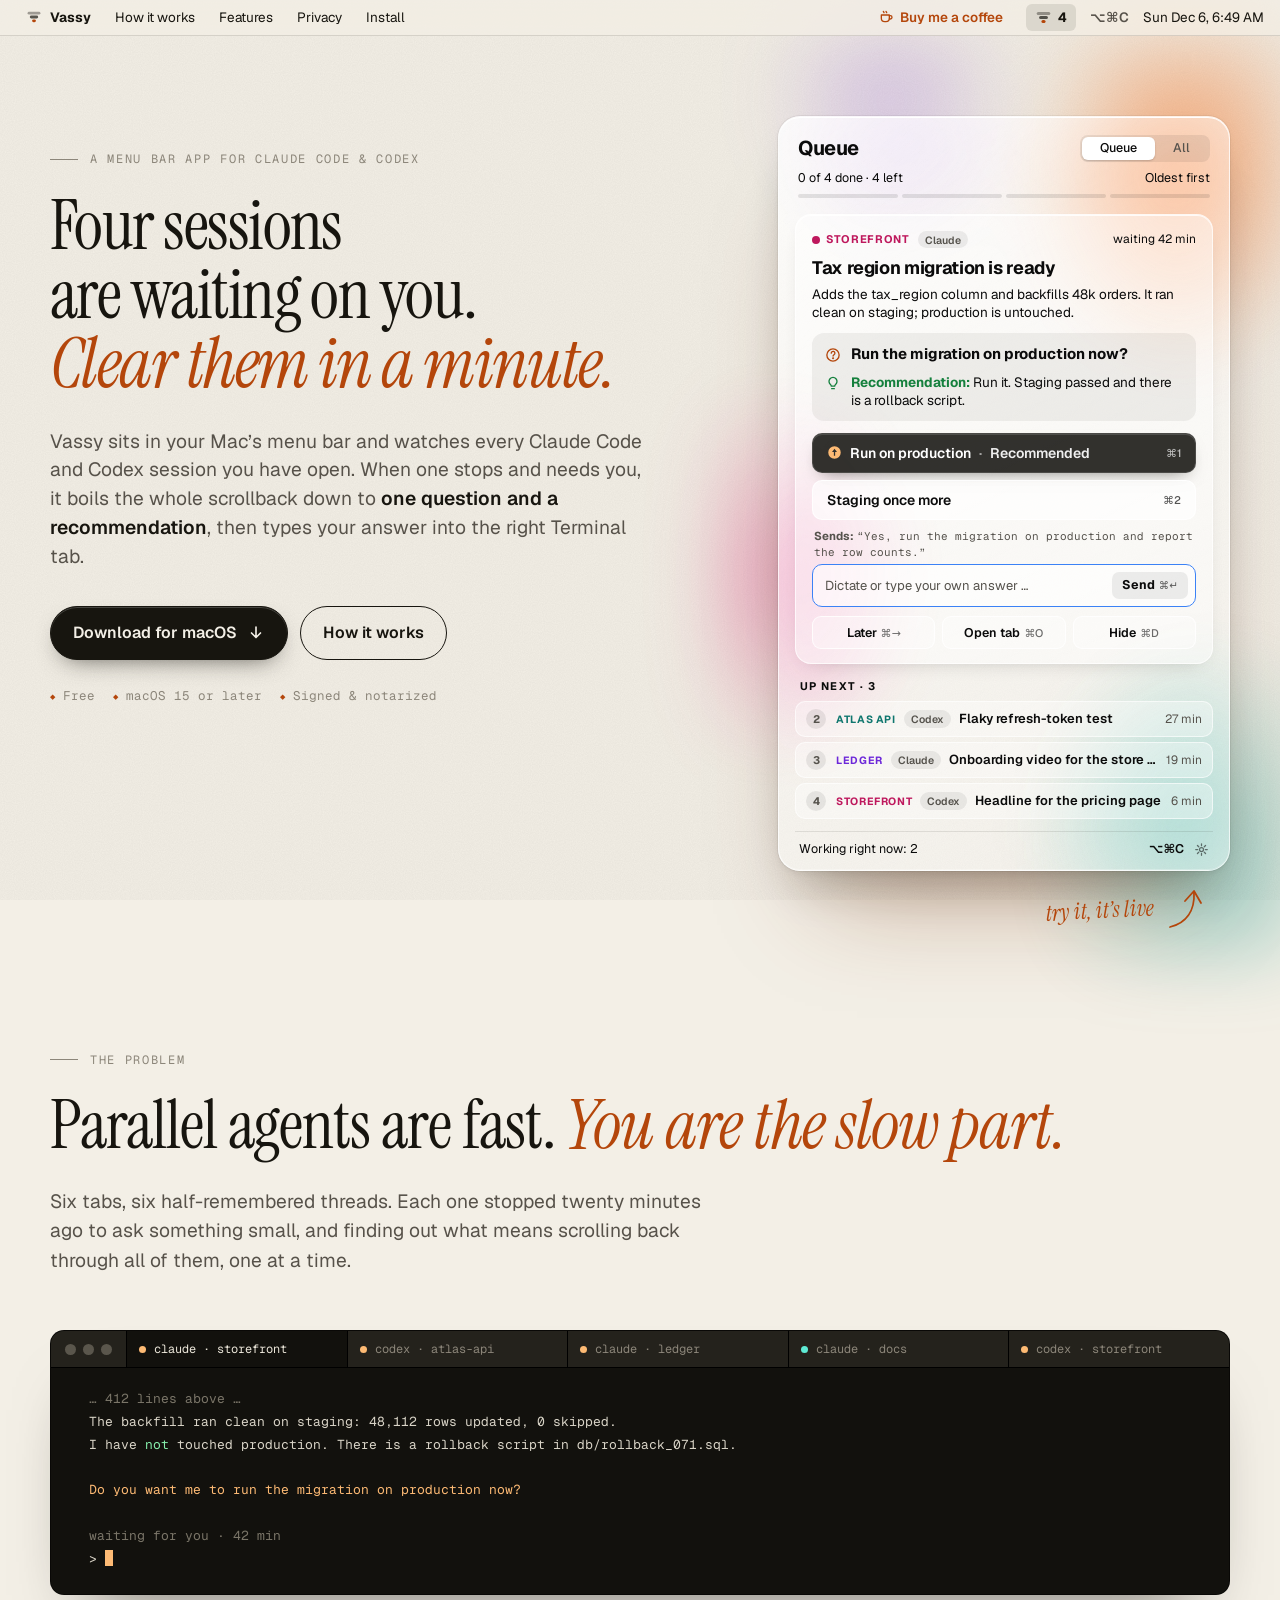
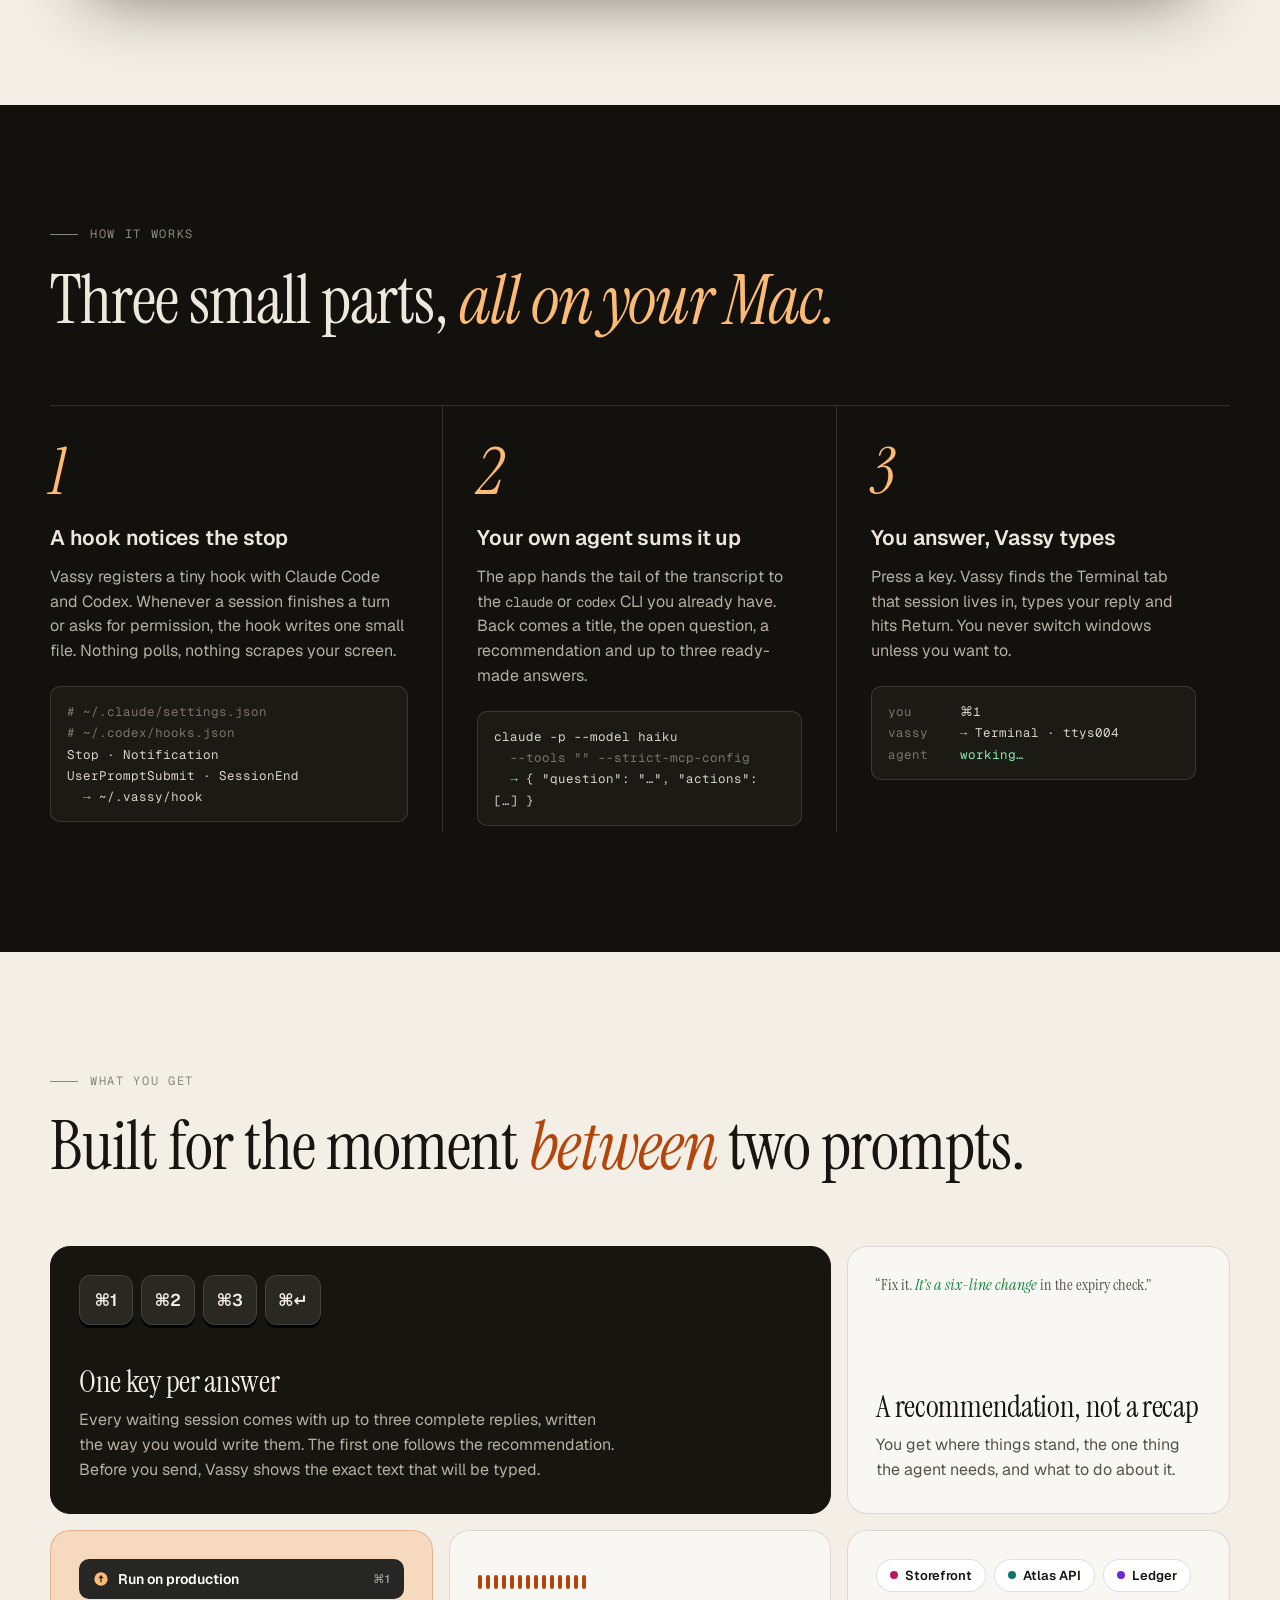
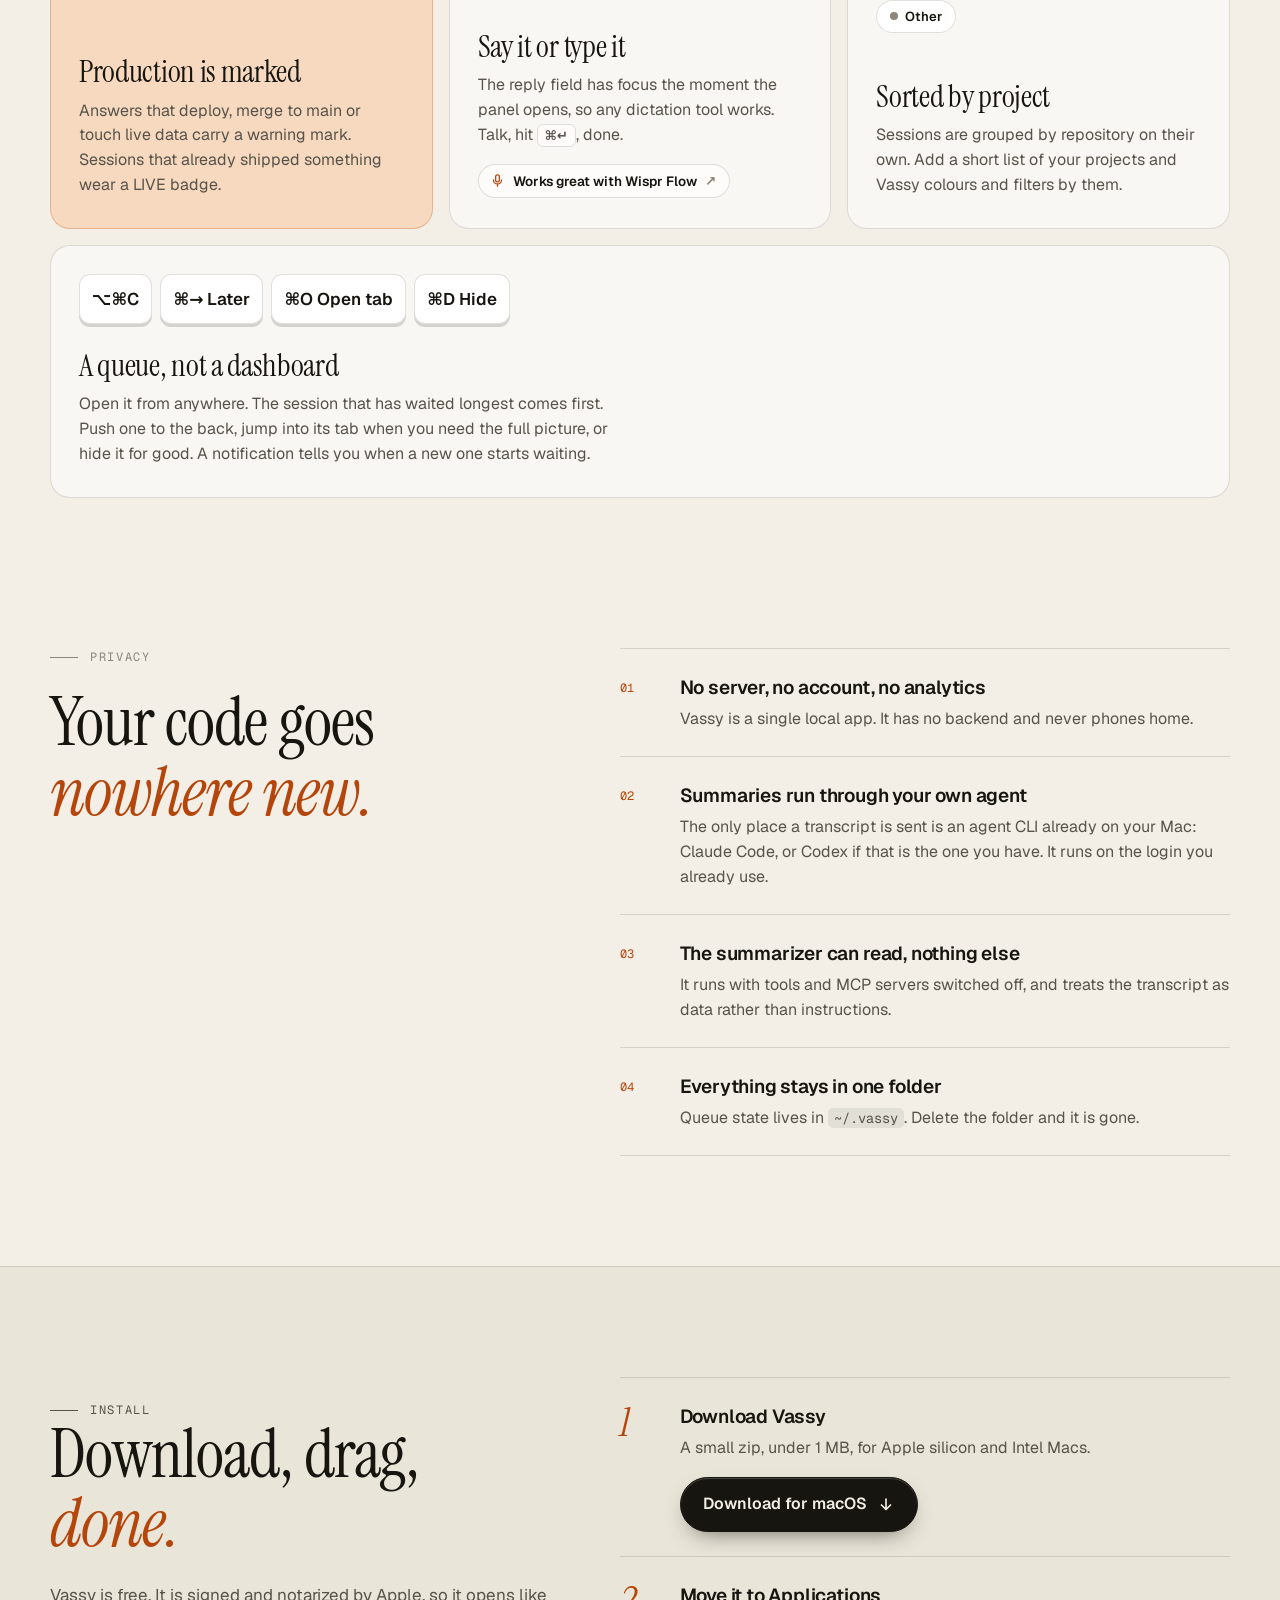
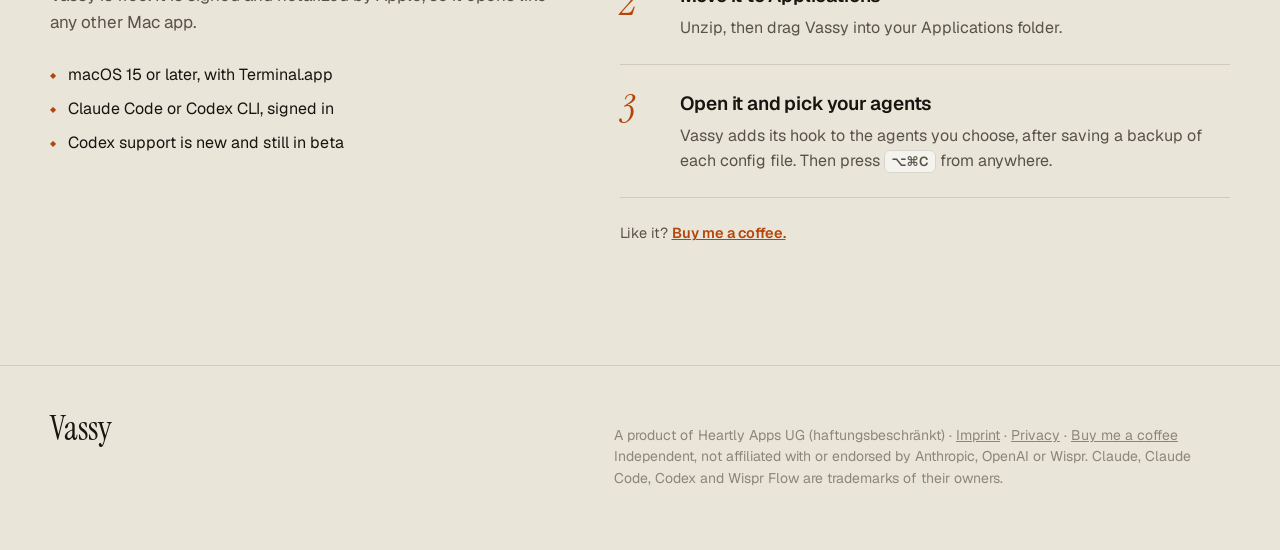
==== commit 792736b3: "Present Codex alongside Claude Code on the landing page Co-Authored-By: Claude Fable 5.2 <noreply@an" ====
--- a/site/index.html
+++ b/site/index.html
@@ -3,10 +3,10 @@
 <head>
 <meta charset="utf-8">
 <meta name="viewport" content="width=device-width, initial-scale=1">
-<title>Vassy — a queue for your Claude Code sessions</title>
-<meta name="description" content="Vassy is a small macOS menu bar app. It finds every Claude Code session that is waiting on you, boils it down to one question and a recommendation, and types your answer into the right Terminal tab.">
-<meta property="og:title" content="Vassy — a queue for your Claude Code sessions">
-<meta property="og:description" content="Every Claude Code session that is stuck on you, as one question with a recommendation. Answer with one key.">
+<title>Vassy — a queue for your Claude Code and Codex sessions</title>
+<meta name="description" content="Vassy is a small macOS menu bar app. It finds every Claude Code and Codex session that is waiting on you, boils it down to one question and a recommendation, and types your answer into the right Terminal tab.">
+<meta property="og:title" content="Vassy — a queue for your Claude Code and Codex sessions">
+<meta property="og:description" content="Every Claude Code or Codex session that is stuck on you, as one question with a recommendation. Answer with one key.">
 <meta property="og:type" content="website">
 <meta property="og:url" content="https://vassy.app/">
 <meta property="og:site_name" content="Vassy">
@@ -243,6 +243,8 @@
 .chip { display: inline-flex; align-items: center; gap: 6px; font-size: 11px; font-weight: 700; letter-spacing: .06em; text-transform: uppercase; }
 .chip::before { content: ""; width: 8px; height: 8px; border-radius: 50%; background: currentColor; }
 .tag { font-size: 11.5px; font-weight: 600; padding: 2px 8px; border-radius: 6px; }
+.tag.agent { background: rgba(23,21,15,.07); color: var(--p-sub); font-size: 10.5px; padding: 1.5px 7px; border-radius: 999px; white-space: nowrap; }
+html[data-dark] .tag.agent { background: rgba(255,255,255,.1); }
 .tag.task { background: rgba(29,78,216,.13); color: var(--task-ui); }
 .tag.live { background: rgba(21,128,61,.13); color: var(--good); font-weight: 700; font-size: 10.5px; letter-spacing: .04em; display: inline-flex; align-items: center; gap: 4px; }
 .tag.live::before { content: ""; width: 6px; height: 6px; border-radius: 50%; background: currentColor; }
@@ -280,7 +282,7 @@
 .minor small { font-weight: 500; opacity: .6; margin-left: 4px; font-size: 11px; }
 .next-h { font-size: 11px; font-weight: 700; letter-spacing: .1em; margin: 16px 5px 7px; text-transform: uppercase; }
 .next { display: grid; gap: 5px; }
-.nrow { display: grid; grid-template-columns: 22px auto 1fr auto; gap: 8px; align-items: center; border: 1px solid rgba(255,255,255,.6); background: rgba(255,255,255,.34); border-radius: 10px; padding: 7px 10px; font-size: 13px; animation: cardIn .35s ease both; }
+.nrow { display: grid; grid-template-columns: 22px auto auto 1fr auto; gap: 8px; align-items: center; border: 1px solid rgba(255,255,255,.6); background: rgba(255,255,255,.34); border-radius: 10px; padding: 7px 10px; font-size: 13px; animation: cardIn .35s ease both; }
 .nrow i { font-style: normal; width: 20px; height: 20px; border-radius: 50%; background: rgba(0,0,0,.08); display: grid; place-items: center; font-size: 11px; font-weight: 700; color: var(--p-sub); }
 .nrow .chip::before { display: none; }
 .nrow .chip { font-size: 10.5px; }
@@ -485,14 +487,14 @@
 <section class="hero">
   <div class="wrap">
     <div class="hero-copy">
-      <p class="kicker rise">A menu bar app for Claude Code</p>
+      <p class="kicker rise">A menu bar app for Claude Code &amp; Codex</p>
       <h1>
         <span class="rise" style="--d:1">Four sessions</span>
         <span class="rise" style="--d:2">are waiting on you.</span>
         <span class="rise" style="--d:3"><em>Clear them in a minute.</em></span>
       </h1>
       <p class="lede rise" style="--d:5">
-        Vassy sits in your Mac&rsquo;s menu bar and watches every Claude Code session you have open.
+        Vassy sits in your Mac&rsquo;s menu bar and watches every Claude Code and Codex session you have open.
         When one stops and needs you, it boils the whole scrollback down to
         <strong>one question and a recommendation</strong>, then types your answer into the right Terminal tab.
       </p>
@@ -536,10 +538,10 @@
       <div class="termbar">
         <div class="dots"><i></i><i></i><i></i></div>
         <div class="ttab on"><b></b>claude · storefront</div>
-        <div class="ttab"><b></b>claude · atlas-api</div>
+        <div class="ttab"><b></b>codex · atlas-api</div>
         <div class="ttab"><b></b>claude · ledger</div>
         <div class="ttab busy"><b></b>claude · docs</div>
-        <div class="ttab"><b></b>claude · storefront</div>
+        <div class="ttab"><b></b>codex · storefront</div>
       </div>
 <div class="termbody"><span class="dim">  … 412 lines above …</span>
   The backfill ran clean on staging: 48,112 rows updated, 0 skipped.
@@ -561,16 +563,17 @@
       <div class="step reveal">
         <div class="n">1</div>
         <h3>A hook notices the stop</h3>
-        <p>Vassy registers a tiny Claude Code hook. Whenever a session finishes a turn or asks for permission, the hook writes one small file. Nothing polls, nothing scrapes your screen.</p>
-<pre><span class="dim"># ~/.claude/settings.json</span>
+        <p>Vassy registers a tiny hook with Claude Code and Codex. Whenever a session finishes a turn or asks for permission, the hook writes one small file. Nothing polls, nothing scrapes your screen.</p>
+<pre><span class="dim"># ~/.claude/settings.json
+# ~/.codex/hooks.json</span>
 Stop · Notification
 UserPromptSubmit · SessionEnd
   <span class="o">→</span> ~/.vassy/hook</pre>
       </div>
       <div class="step reveal" style="--d:1">
         <div class="n">2</div>
-        <h3>Your own Claude sums it up</h3>
-        <p>The app hands the tail of the transcript to the <code style="font-family:var(--mono);font-size:.88em">claude</code> CLI you already have, on the small fast model. Back comes a title, the open question, a recommendation and up to three ready-made answers.</p>
+        <h3>Your own agent sums it up</h3>
+        <p>The app hands the tail of the transcript to the <code style="font-family:var(--mono);font-size:.88em">claude</code> or <code style="font-family:var(--mono);font-size:.88em">codex</code> CLI you already have. Back comes a title, the open question, a recommendation and up to three ready-made answers.</p>
 <pre>claude -p --model haiku
   <span class="dim">--tools "" --strict-mcp-config</span>
   <span class="g">→</span> { "question": "…", "actions": […] }</pre>
@@ -581,7 +584,7 @@
         <p>Press a key. Vassy finds the Terminal tab that session lives in, types your reply and hits Return. You never switch windows unless you want to.</p>
 <pre><span class="dim">you</span>      ⌘1
 <span class="dim">vassy</span>    <span class="o">→</span> Terminal · ttys004
-<span class="dim">claude</span>   <span class="g">working…</span></pre>
+<span class="dim">agent</span>    <span class="g">working…</span></pre>
       </div>
     </div>
   </div>
@@ -602,7 +605,7 @@
       <article class="f reveal" style="--d:1">
         <div class="art"><p class="quote">&ldquo;Fix it. <b>It&rsquo;s a six-line change</b> in the expiry check.&rdquo;</p></div>
         <h3>A recommendation, not a recap</h3>
-        <p>You get where things stand, the one thing Claude needs, and what to do about it.</p>
+        <p>You get where things stand, the one thing the agent needs, and what to do about it.</p>
       </article>
 
       <article class="f warm reveal">
@@ -647,7 +650,7 @@
     </div>
     <ul class="plist">
       <li class="reveal"><span class="no">01</span><div><h3>No server, no account, no analytics</h3><p>Vassy is a single local app. It has no backend and never phones home.</p></div></li>
-      <li class="reveal"><span class="no">02</span><div><h3>Summaries run through your Claude Code</h3><p>The only place a transcript is sent is the Claude Code CLI that produced it, on the login you already use.</p></div></li>
+      <li class="reveal"><span class="no">02</span><div><h3>Summaries run through your own agent</h3><p>The only place a transcript is sent is an agent CLI already on your Mac: Claude Code, or Codex if that is the one you have. It runs on the login you already use.</p></div></li>
       <li class="reveal"><span class="no">03</span><div><h3>The summarizer can read, nothing else</h3><p>It runs with tools and MCP servers switched off, and treats the transcript as data rather than instructions.</p></div></li>
       <li class="reveal"><span class="no">04</span><div><h3>Everything stays in one folder</h3><p>Queue state lives in <code>~/.vassy</code>. Delete the folder and it is gone.</p></div></li>
     </ul>
@@ -662,8 +665,8 @@
       <p class="reveal">Vassy is free. It is signed and notarized by Apple, so it opens like any other Mac app.</p>
       <ul class="needs reveal">
         <li>macOS 15 or later, with Terminal.app</li>
-        <li>Claude Code, signed in</li>
-        <li>Codex CLI works too; that support is new and still in beta</li>
+        <li>Claude Code or Codex CLI, signed in</li>
+        <li>Codex support is new and still in beta</li>
       </ul>
     </div>
     <div class="reveal" style="--d:1">
@@ -701,7 +704,7 @@
   };
   const COLORS = { Storefront: 'var(--c1)', 'Atlas API': 'var(--c2)', Ledger: 'var(--c3)' };
   const DEMO = [
-    { project: 'Storefront', wait: 'waiting 42 min', tty: 'ttys004',
+    { project: 'Storefront', agent: 'Claude', wait: 'waiting 42 min', tty: 'ttys004',
       title: 'Tax region migration is ready',
       ctx: 'Adds the tax_region column and backfills 48k orders. It ran clean on staging; production is untouched.',
       q: 'Run the migration on production now?',
@@ -709,7 +712,7 @@
       acts: [
         { label: 'Run on production', prod: true, text: 'Yes, run the migration on production and report the row counts.' },
         { label: 'Staging once more', text: 'Run it on staging one more time and show me the diff first.' } ] },
-    { project: 'Atlas API', wait: 'waiting 27 min', tty: 'ttys007',
+    { project: 'Atlas API', agent: 'Codex', wait: 'waiting 27 min', tty: 'ttys007',
       title: 'Flaky refresh-token test',
       ctx: 'test_refresh_token fails one run in five. The cause is a clock race in the token expiry check.',
       q: 'Fix the race, or mark the test as flaky and move on?',
@@ -717,13 +720,13 @@
       acts: [
         { label: 'Fix the race', text: 'Fix the race in the expiry check and run the test 50 times to confirm.' },
         { label: 'Mark as flaky', text: 'Mark the test as flaky for now and open an issue with what you found.' } ] },
-    { project: 'Ledger', wait: 'waiting 19 min', tty: 'ttys002', task: true, live: true,
+    { project: 'Ledger', agent: 'Claude', wait: 'waiting 19 min', tty: 'ttys002', task: true, live: true,
       title: 'Onboarding video for the store listing',
       ctx: 'The new onboarding flow is live. The store listing still needs a screen recording of it.',
       q: 'Your task: record the onboarding flow on a real device and drop the file in /assets.',
       rec: 'Use the 6.9-inch profile so the sizes match the listing.',
       acts: [ { label: 'Video recorded', text: 'The video is recorded and in /assets. Please continue with the listing.' } ] },
-    { project: 'Storefront', wait: 'waiting 6 min', tty: 'ttys009',
+    { project: 'Storefront', agent: 'Codex', wait: 'waiting 6 min', tty: 'ttys009',
       title: 'Headline for the pricing page',
       ctx: 'Two headline drafts for the pricing page are ready. Everything else on the page is done.',
       q: 'Ship headline A or headline B?',
@@ -761,7 +764,7 @@
     }
     const s = queue[0];
     const card = el('div', 'card in');
-    const top = el('div', 'c-top'); top.append(chip(s.project));
+    const top = el('div', 'c-top'); top.append(chip(s.project), el('span', 'tag agent', s.agent));
     if (s.task) top.append(el('span', 'tag task', 'Your task'));
     if (s.live) top.append(el('span', 'tag live', 'LIVE'));
     top.append(el('span', 'c-wait', s.wait));
@@ -798,7 +801,7 @@
       const list = el('div', 'next');
       queue.slice(1).forEach((n, i) => {
         const row = el('div', 'nrow'); row.style.animationDelay = (80 + i * 60) + 'ms';
-        row.append(el('i', null, String(i + 2)), chip(n.project), el('strong', null, n.title), el('time', null, n.wait.replace('waiting ', '')));
+        row.append(el('i', null, String(i + 2)), chip(n.project), el('span', 'tag agent', n.agent), el('strong', null, n.title), el('time', null, n.wait.replace('waiting ', '')));
         list.append(row);
       });
       slot.append(list);
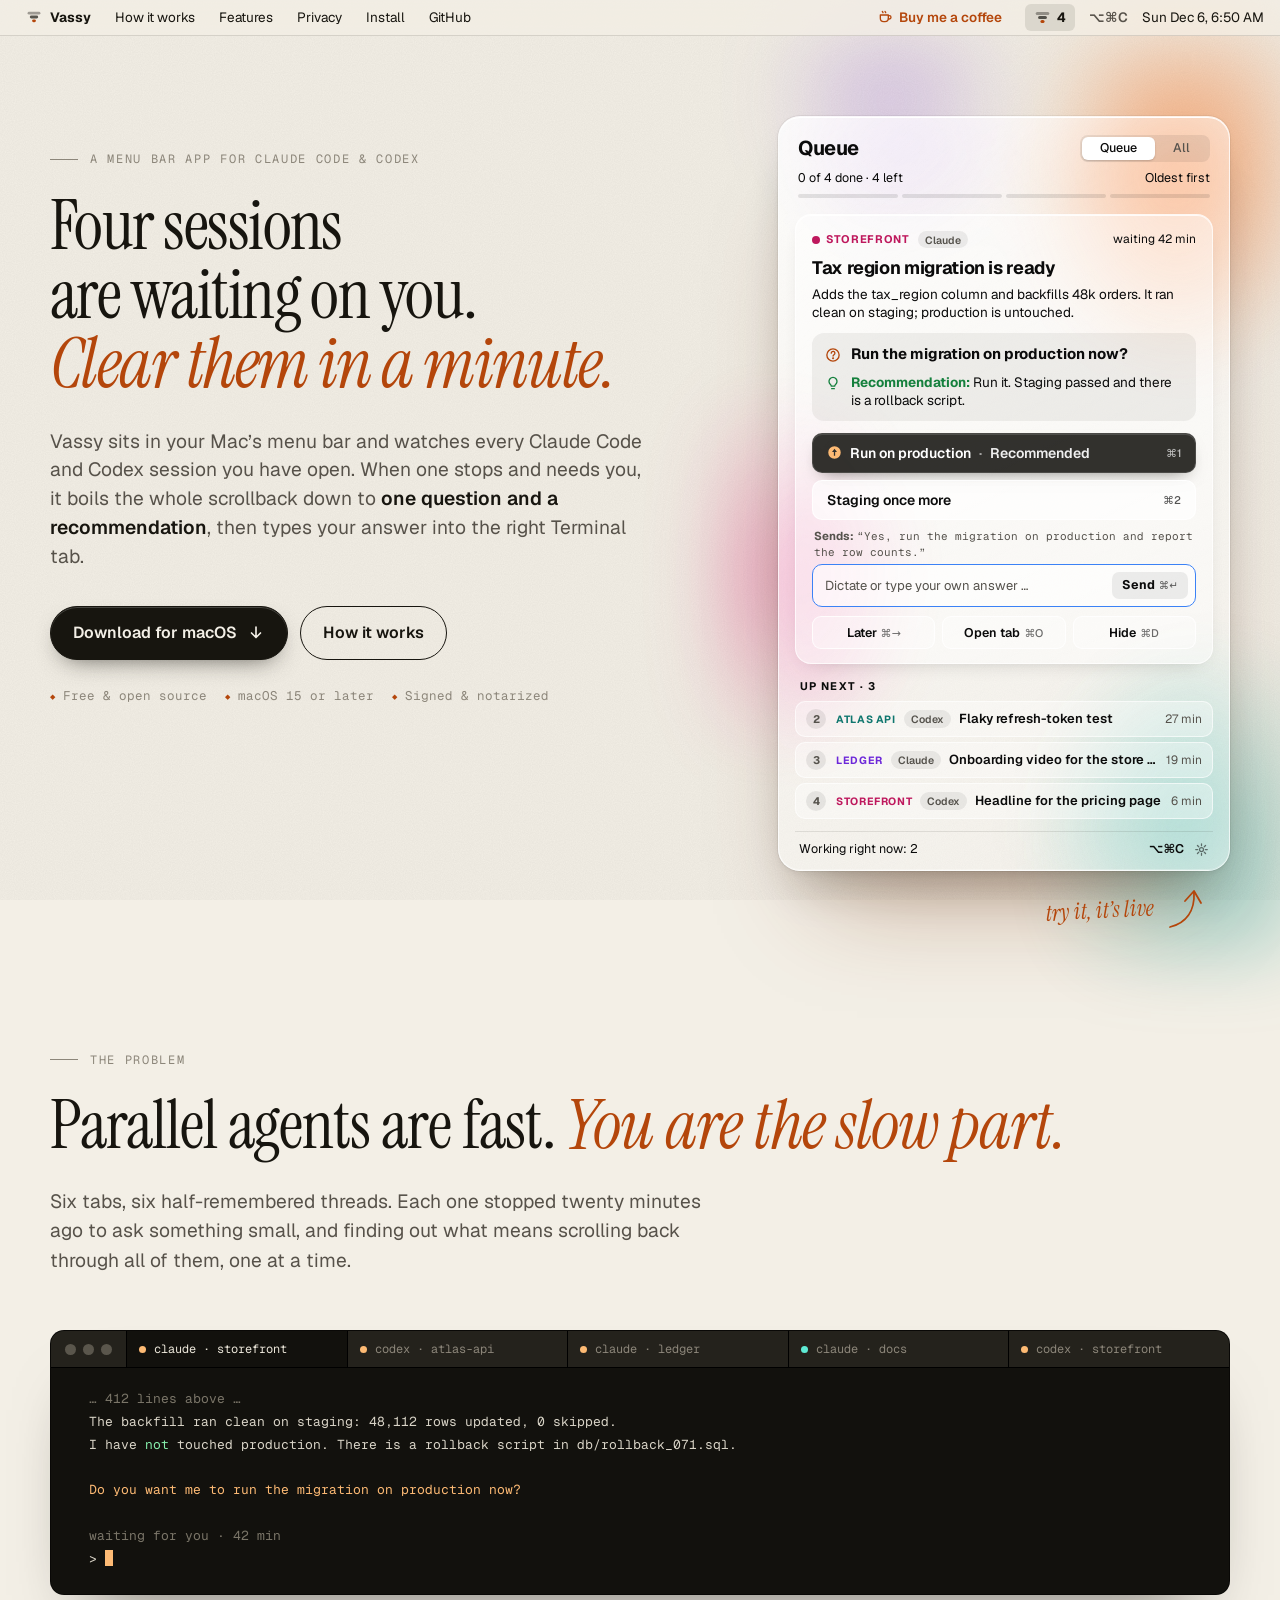
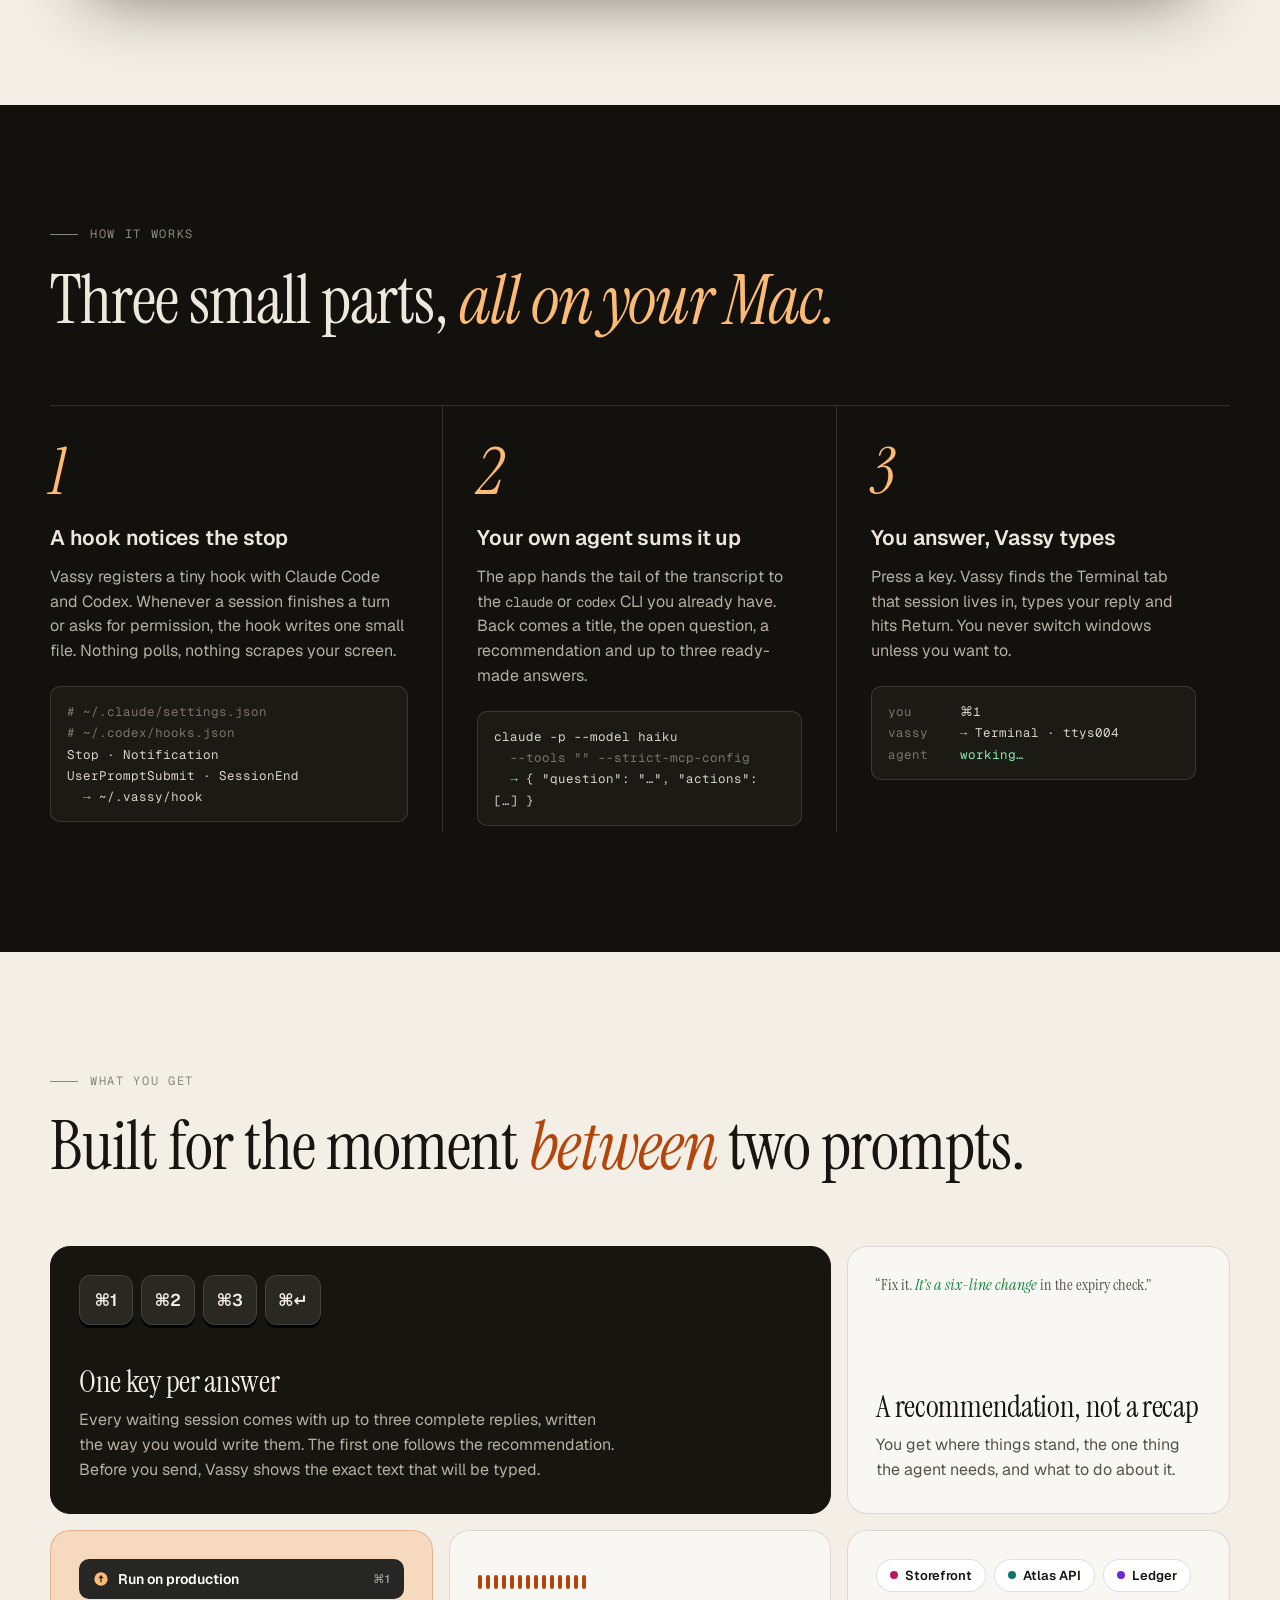
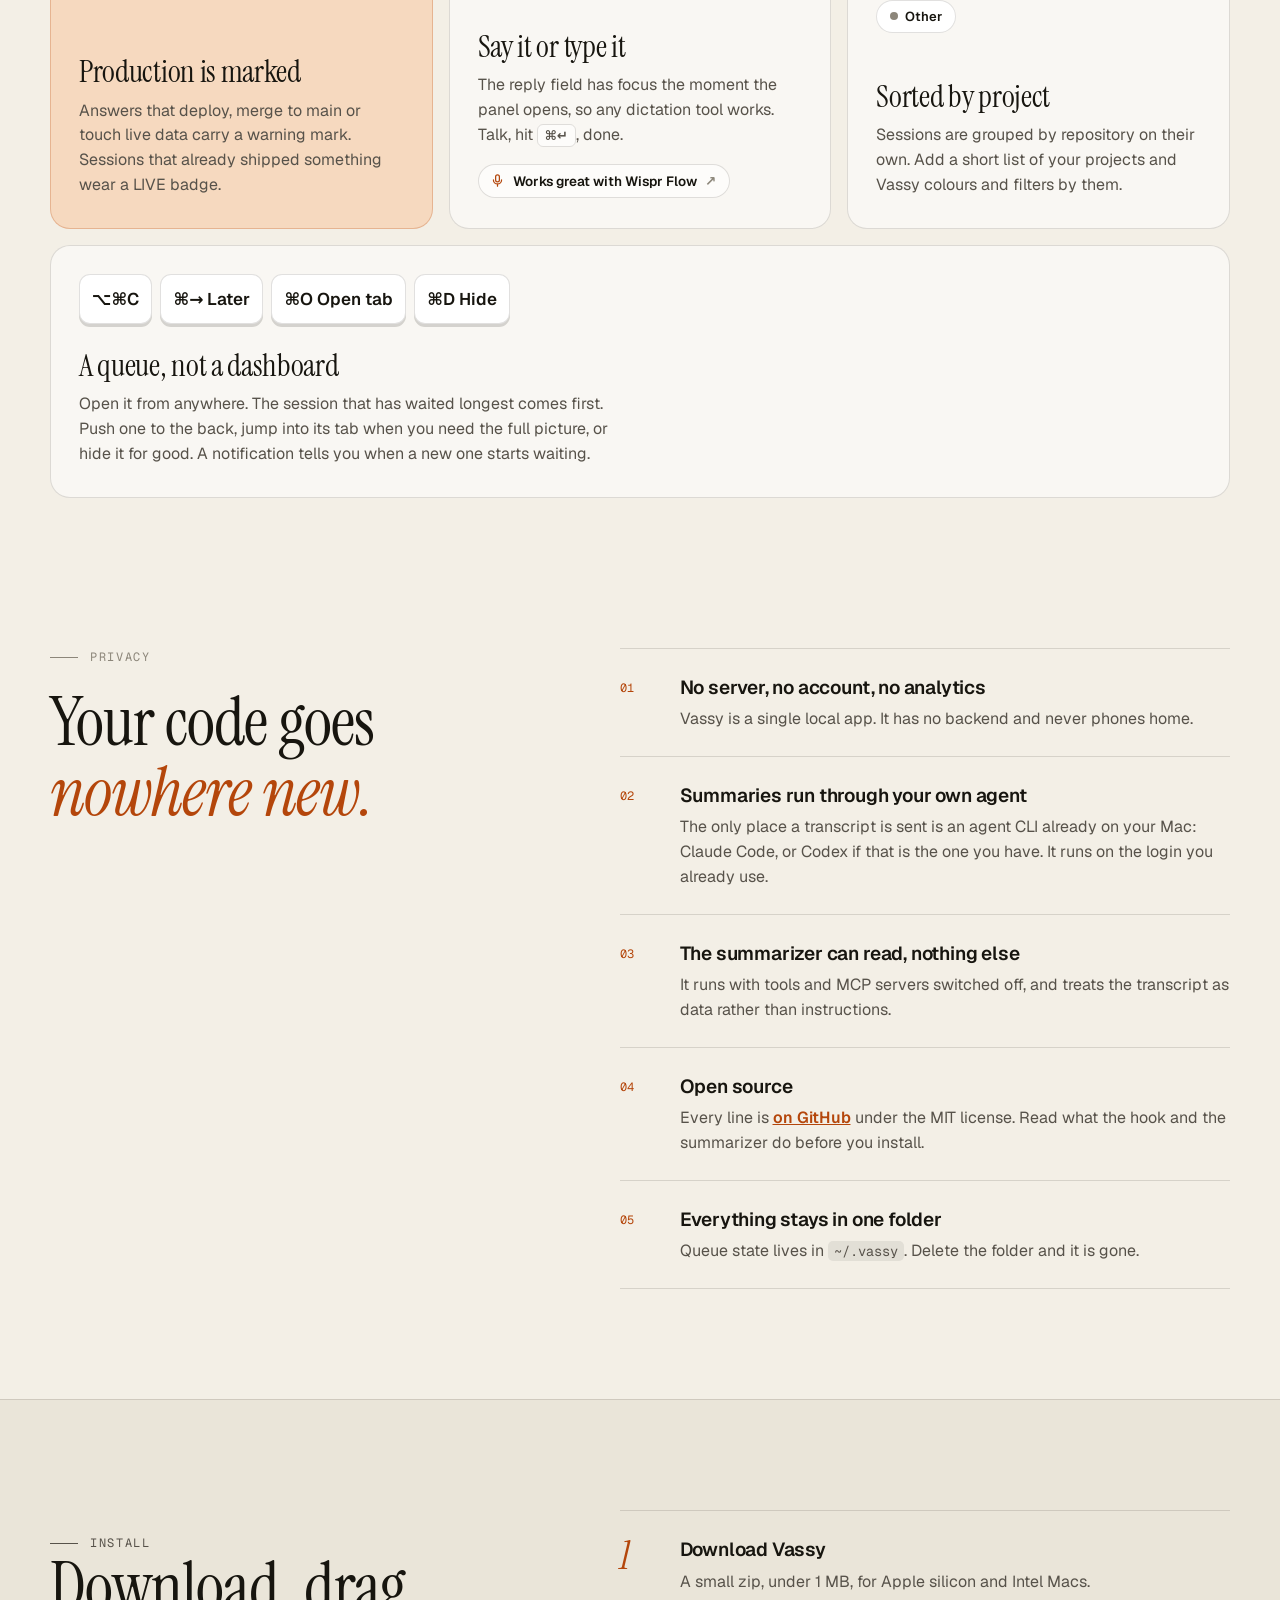
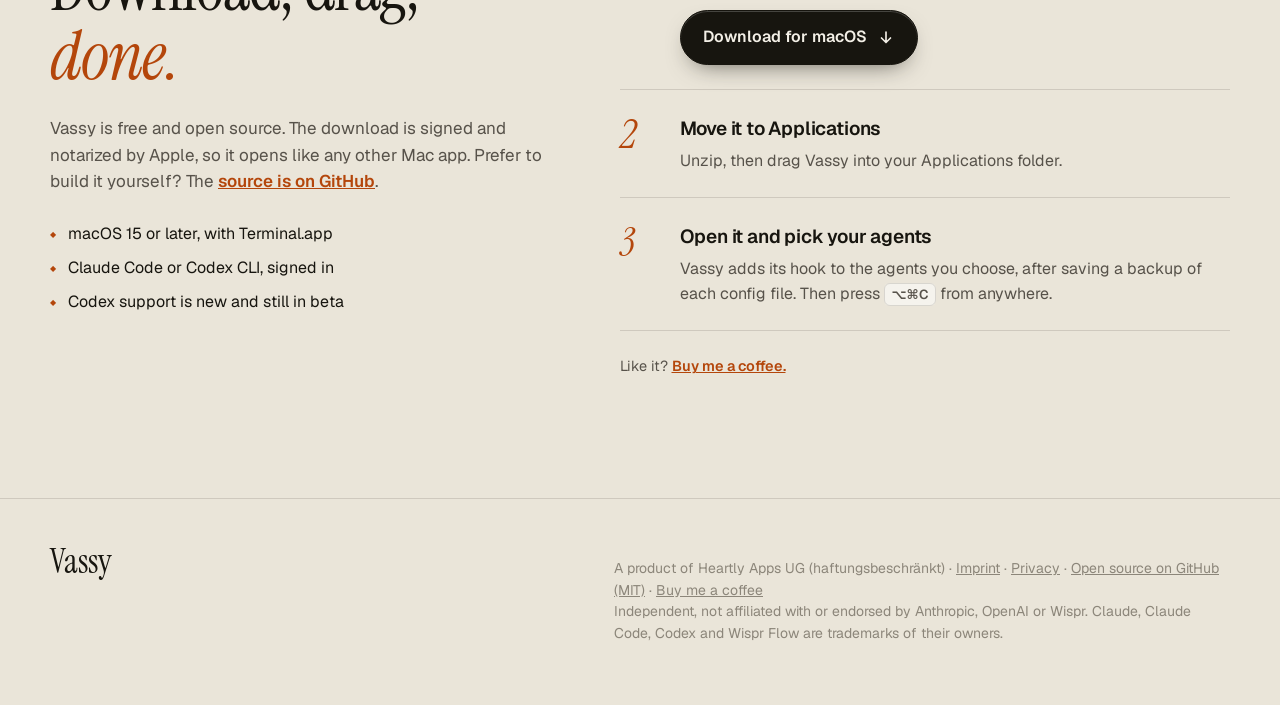
==== commit f3eb932f: "Add the MIT license and mark the project as open source Co-Authored-By: Claude Fable 5.2 <noreply@an" ====
--- a/site/index.html
+++ b/site/index.html
@@ -380,6 +380,7 @@
 .plist .no { font-family: var(--mono); font-size: 12px; color: var(--wait); padding-top: 6px; }
 .plist h3 { font-family: var(--sans); font-weight: 600; font-size: 19px; margin-bottom: 5px; letter-spacing: -.01em; }
 .plist p { margin: 0; color: var(--ink-2); font-size: 16px; }
+.plist a, .install p a { color: var(--wait); font-weight: 600; }
 .plist code, .install code.inl { font-family: var(--mono); font-size: .86em; background: rgba(23,21,15,.07); padding: 1px 6px; border-radius: 5px; }
 
 /* ── install ────────────────────────────────────────────── */
@@ -467,6 +468,7 @@
     <a href="#features">Features</a>
     <a href="#privacy">Privacy</a>
     <a href="#install">Install</a>
+    <a href="https://github.com/sukramb/vassy" target="_blank" rel="noopener">GitHub</a>
   </nav>
   <div class="status">
     <a class="coffee" href="https://buymeacoffee.com/sukrambm" target="_blank" rel="noopener">
@@ -505,7 +507,7 @@
         </a>
         <a class="btn ghost" href="#how">How it works</a>
       </div>
-      <div class="meta rise" style="--d:7"><span>Free</span><span>macOS 15 or later</span><span>Signed &amp; notarized</span></div>
+      <div class="meta rise" style="--d:7"><span>Free &amp; open source</span><span>macOS 15 or later</span><span>Signed &amp; notarized</span></div>
     </div>
 
     <div class="stage rise" style="--d:4">
@@ -652,7 +654,8 @@
       <li class="reveal"><span class="no">01</span><div><h3>No server, no account, no analytics</h3><p>Vassy is a single local app. It has no backend and never phones home.</p></div></li>
       <li class="reveal"><span class="no">02</span><div><h3>Summaries run through your own agent</h3><p>The only place a transcript is sent is an agent CLI already on your Mac: Claude Code, or Codex if that is the one you have. It runs on the login you already use.</p></div></li>
       <li class="reveal"><span class="no">03</span><div><h3>The summarizer can read, nothing else</h3><p>It runs with tools and MCP servers switched off, and treats the transcript as data rather than instructions.</p></div></li>
-      <li class="reveal"><span class="no">04</span><div><h3>Everything stays in one folder</h3><p>Queue state lives in <code>~/.vassy</code>. Delete the folder and it is gone.</p></div></li>
+      <li class="reveal"><span class="no">04</span><div><h3>Open source</h3><p>Every line is <a href="https://github.com/sukramb/vassy" target="_blank" rel="noopener">on GitHub</a> under the MIT license. Read what the hook and the summarizer do before you install.</p></div></li>
+      <li class="reveal"><span class="no">05</span><div><h3>Everything stays in one folder</h3><p>Queue state lives in <code>~/.vassy</code>. Delete the folder and it is gone.</p></div></li>
     </ul>
   </div>
 </section>
@@ -662,7 +665,7 @@
     <div>
       <p class="kicker reveal">Install</p>
       <h2 class="reveal">Download, drag, <em>done.</em></h2>
-      <p class="reveal">Vassy is free. It is signed and notarized by Apple, so it opens like any other Mac app.</p>
+      <p class="reveal">Vassy is free and open source. The download is signed and notarized by Apple, so it opens like any other Mac app. Prefer to build it yourself? The <a href="https://github.com/sukramb/vassy" target="_blank" rel="noopener">source is on GitHub</a>.</p>
       <ul class="needs reveal">
         <li>macOS 15 or later, with Terminal.app</li>
         <li>Claude Code or Codex CLI, signed in</li>
@@ -689,7 +692,7 @@
 <footer>
   <div class="wrap">
     <span class="word">Vassy</span>
-    <p>A product of Heartly Apps UG (haftungsbeschr&auml;nkt) &middot; <a href="imprint">Imprint</a> &middot; <a href="privacy">Privacy</a> &middot; <a href="https://buymeacoffee.com/sukrambm" target="_blank" rel="noopener">Buy me a coffee</a><br>
+    <p>A product of Heartly Apps UG (haftungsbeschr&auml;nkt) &middot; <a href="imprint">Imprint</a> &middot; <a href="privacy">Privacy</a> &middot; <a href="https://github.com/sukramb/vassy" target="_blank" rel="noopener">Open source on GitHub (MIT)</a> &middot; <a href="https://buymeacoffee.com/sukrambm" target="_blank" rel="noopener">Buy me a coffee</a><br>
     Independent, not affiliated with or endorsed by Anthropic, OpenAI or Wispr. Claude, Claude Code, Codex and Wispr Flow are trademarks of their owners.</p>
   </div>
 </footer>
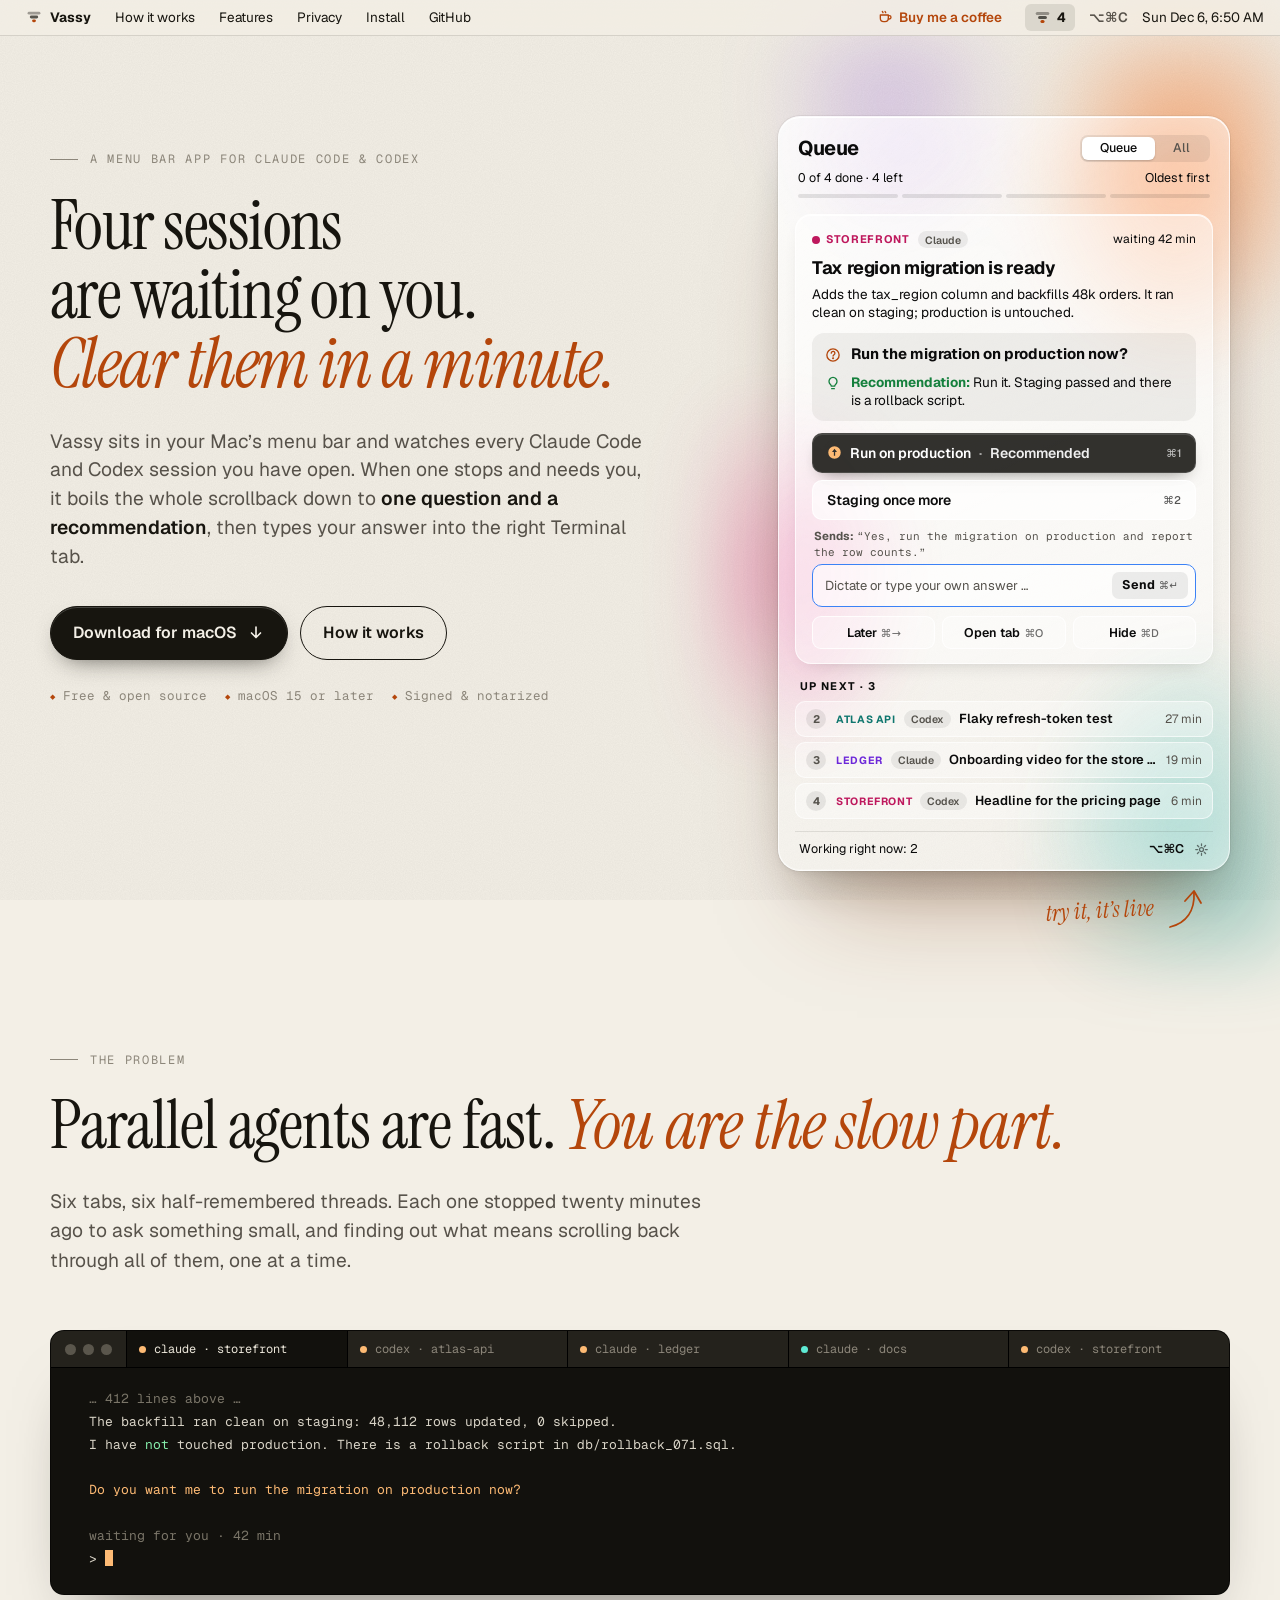
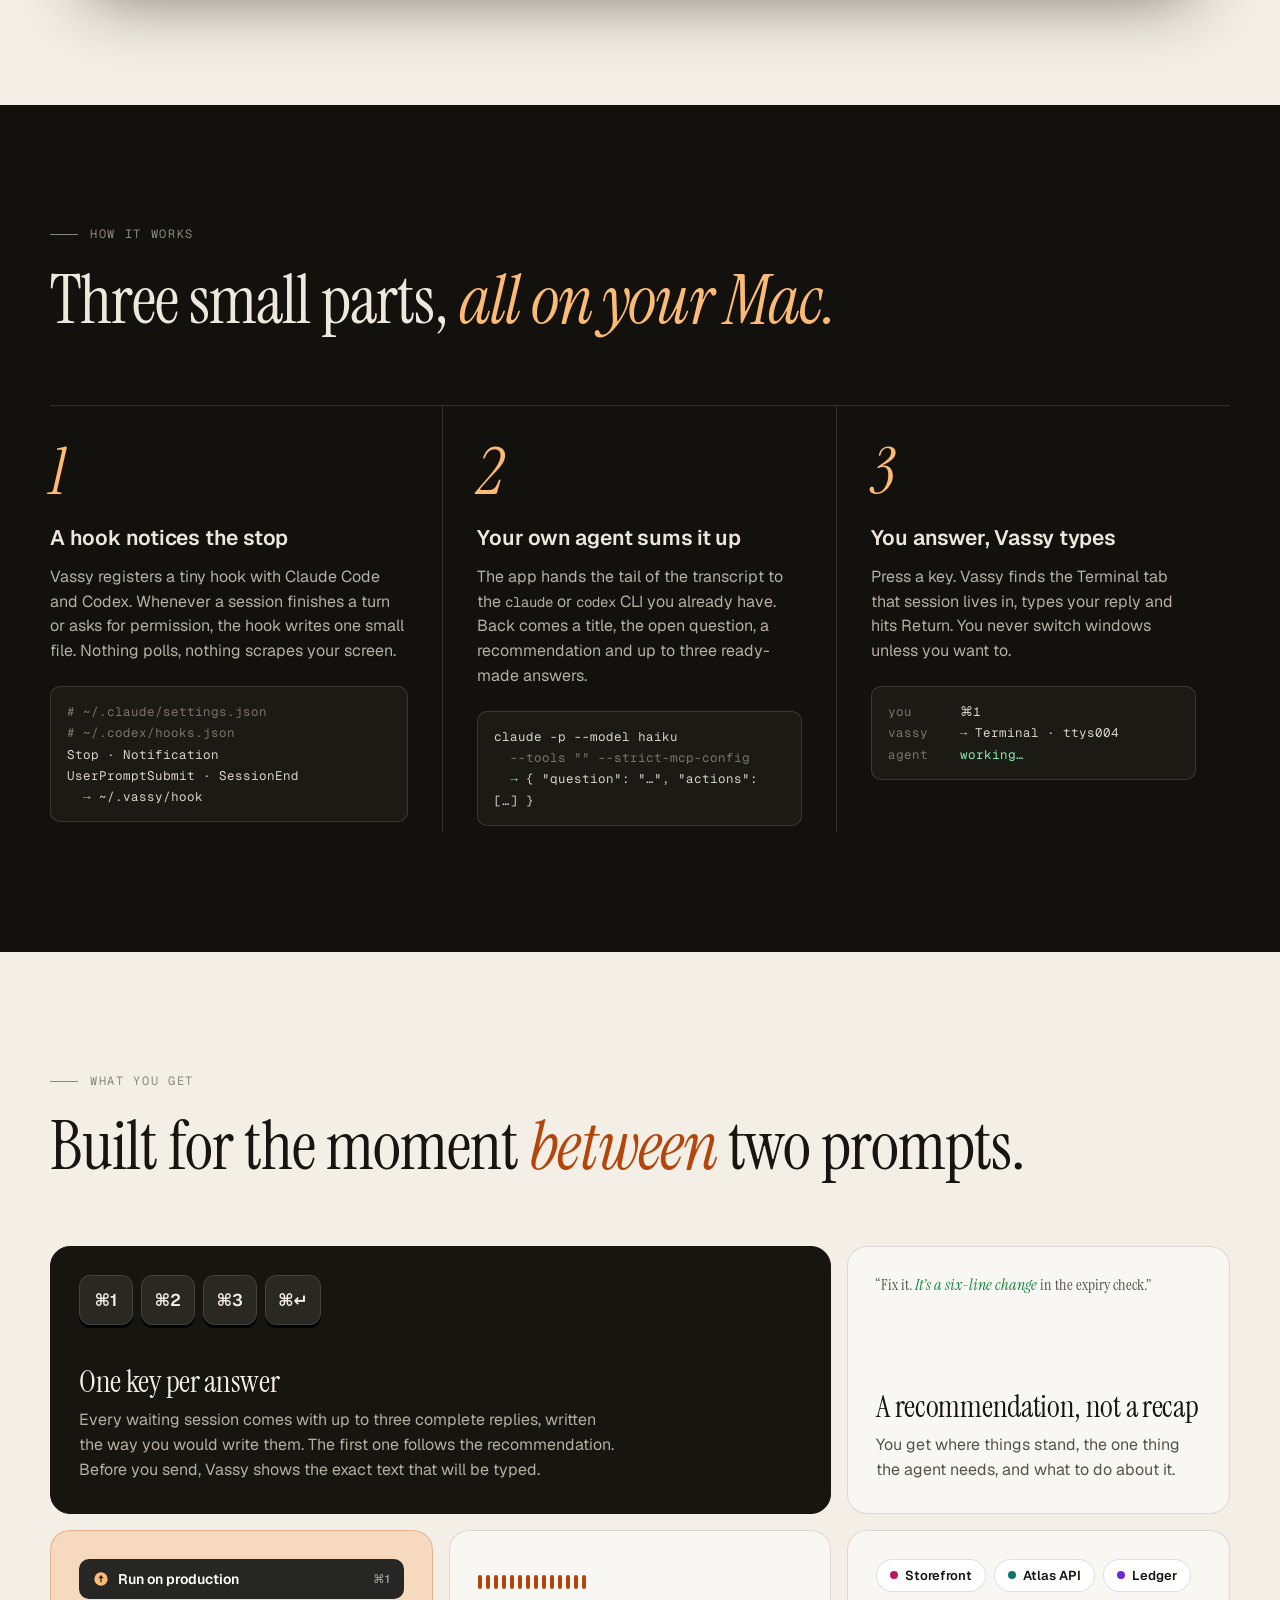
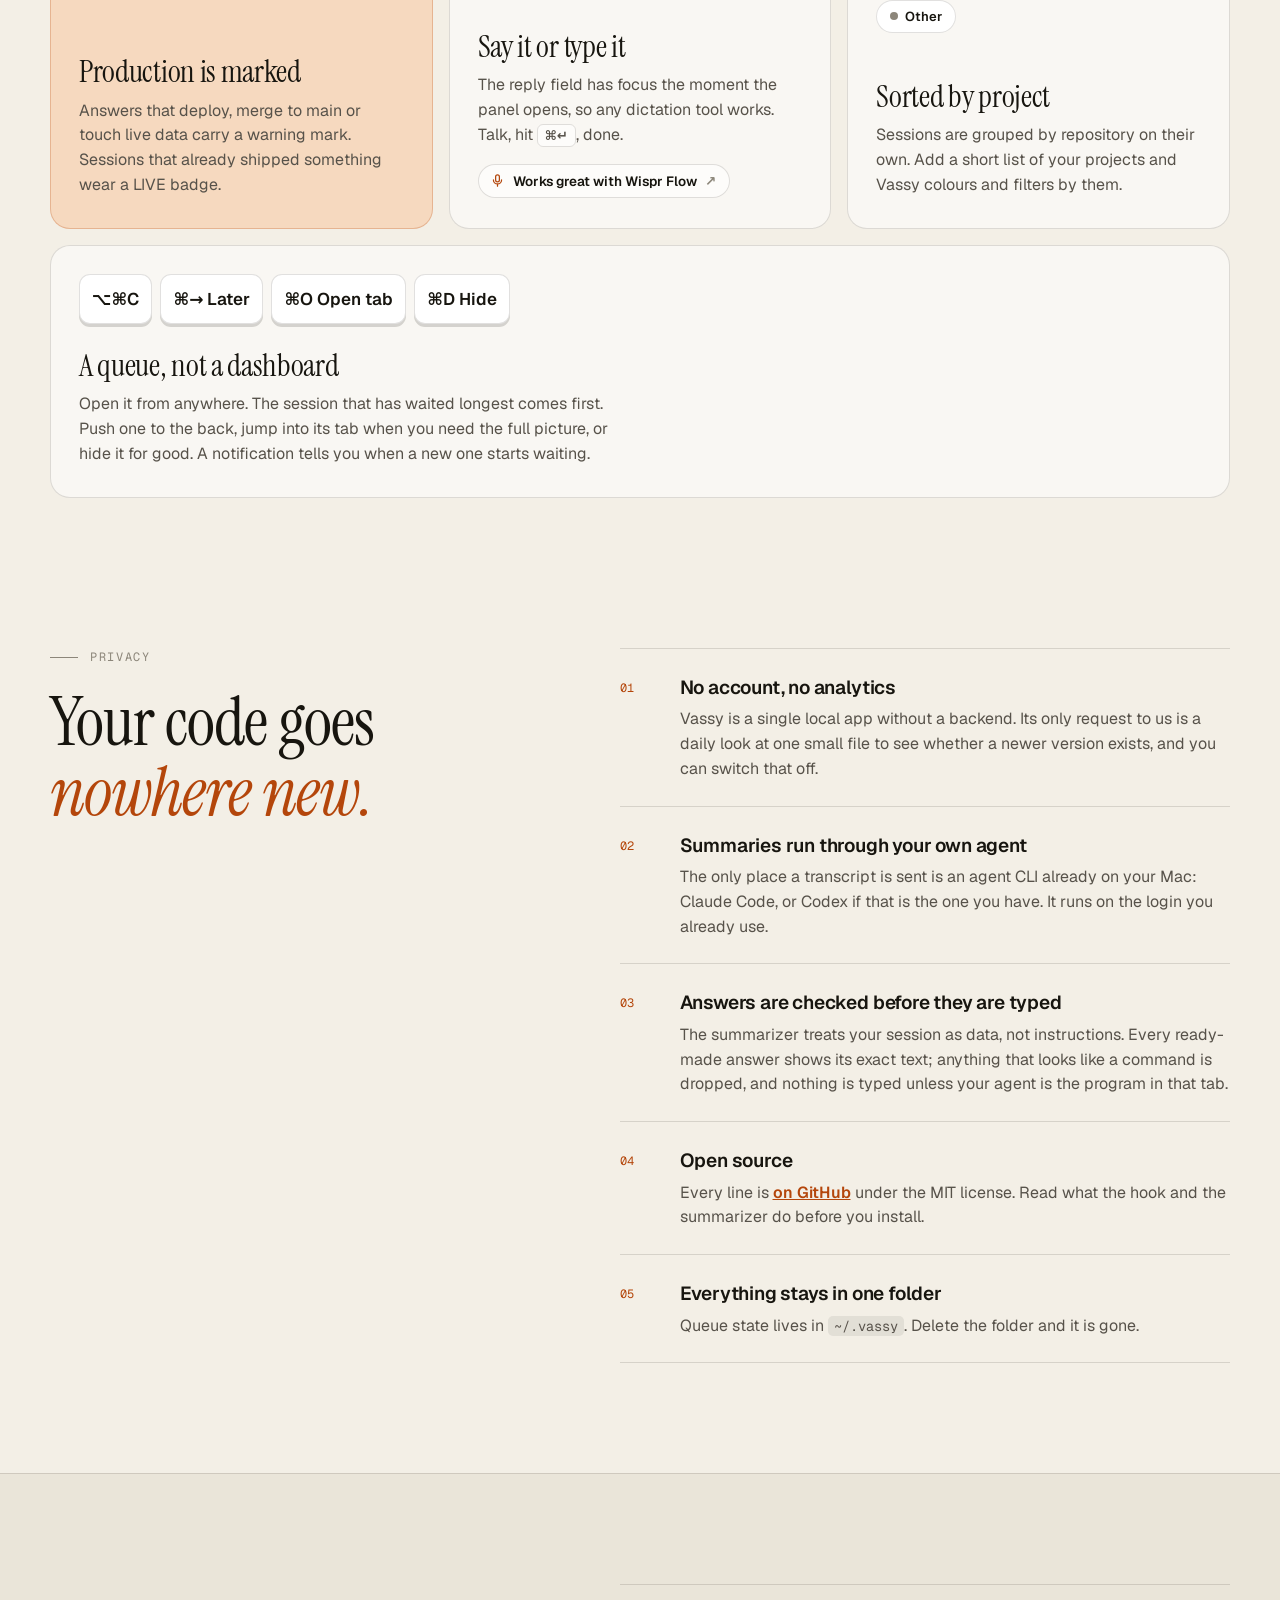
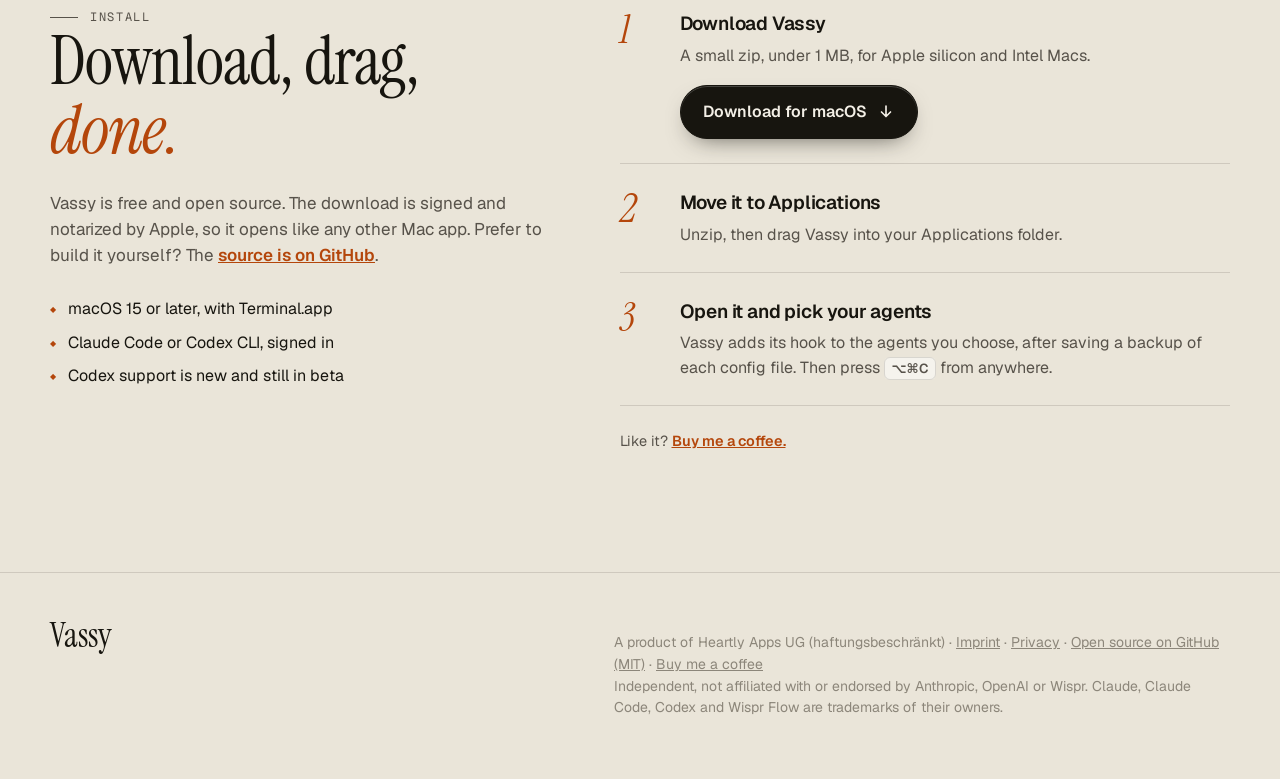
==== commit 6a8bd6e2: "Vassy 1.0.1: harden replies, add an update check Security, from a review of the whole app: - Ready-m" ====
--- a/site/index.html
+++ b/site/index.html
@@ -651,9 +651,9 @@
       <h2 class="reveal">Your code goes <em>nowhere new.</em></h2>
     </div>
     <ul class="plist">
-      <li class="reveal"><span class="no">01</span><div><h3>No server, no account, no analytics</h3><p>Vassy is a single local app. It has no backend and never phones home.</p></div></li>
+      <li class="reveal"><span class="no">01</span><div><h3>No account, no analytics</h3><p>Vassy is a single local app without a backend. Its only request to us is a daily look at one small file to see whether a newer version exists, and you can switch that off.</p></div></li>
       <li class="reveal"><span class="no">02</span><div><h3>Summaries run through your own agent</h3><p>The only place a transcript is sent is an agent CLI already on your Mac: Claude Code, or Codex if that is the one you have. It runs on the login you already use.</p></div></li>
-      <li class="reveal"><span class="no">03</span><div><h3>The summarizer can read, nothing else</h3><p>It runs with tools and MCP servers switched off, and treats the transcript as data rather than instructions.</p></div></li>
+      <li class="reveal"><span class="no">03</span><div><h3>Answers are checked before they are typed</h3><p>The summarizer treats your session as data, not instructions. Every ready-made answer shows its exact text; anything that looks like a command is dropped, and nothing is typed unless your agent is the program in that tab.</p></div></li>
       <li class="reveal"><span class="no">04</span><div><h3>Open source</h3><p>Every line is <a href="https://github.com/sukramb/vassy" target="_blank" rel="noopener">on GitHub</a> under the MIT license. Read what the hook and the summarizer do before you install.</p></div></li>
       <li class="reveal"><span class="no">05</span><div><h3>Everything stays in one folder</h3><p>Queue state lives in <code>~/.vassy</code>. Delete the folder and it is gone.</p></div></li>
     </ul>
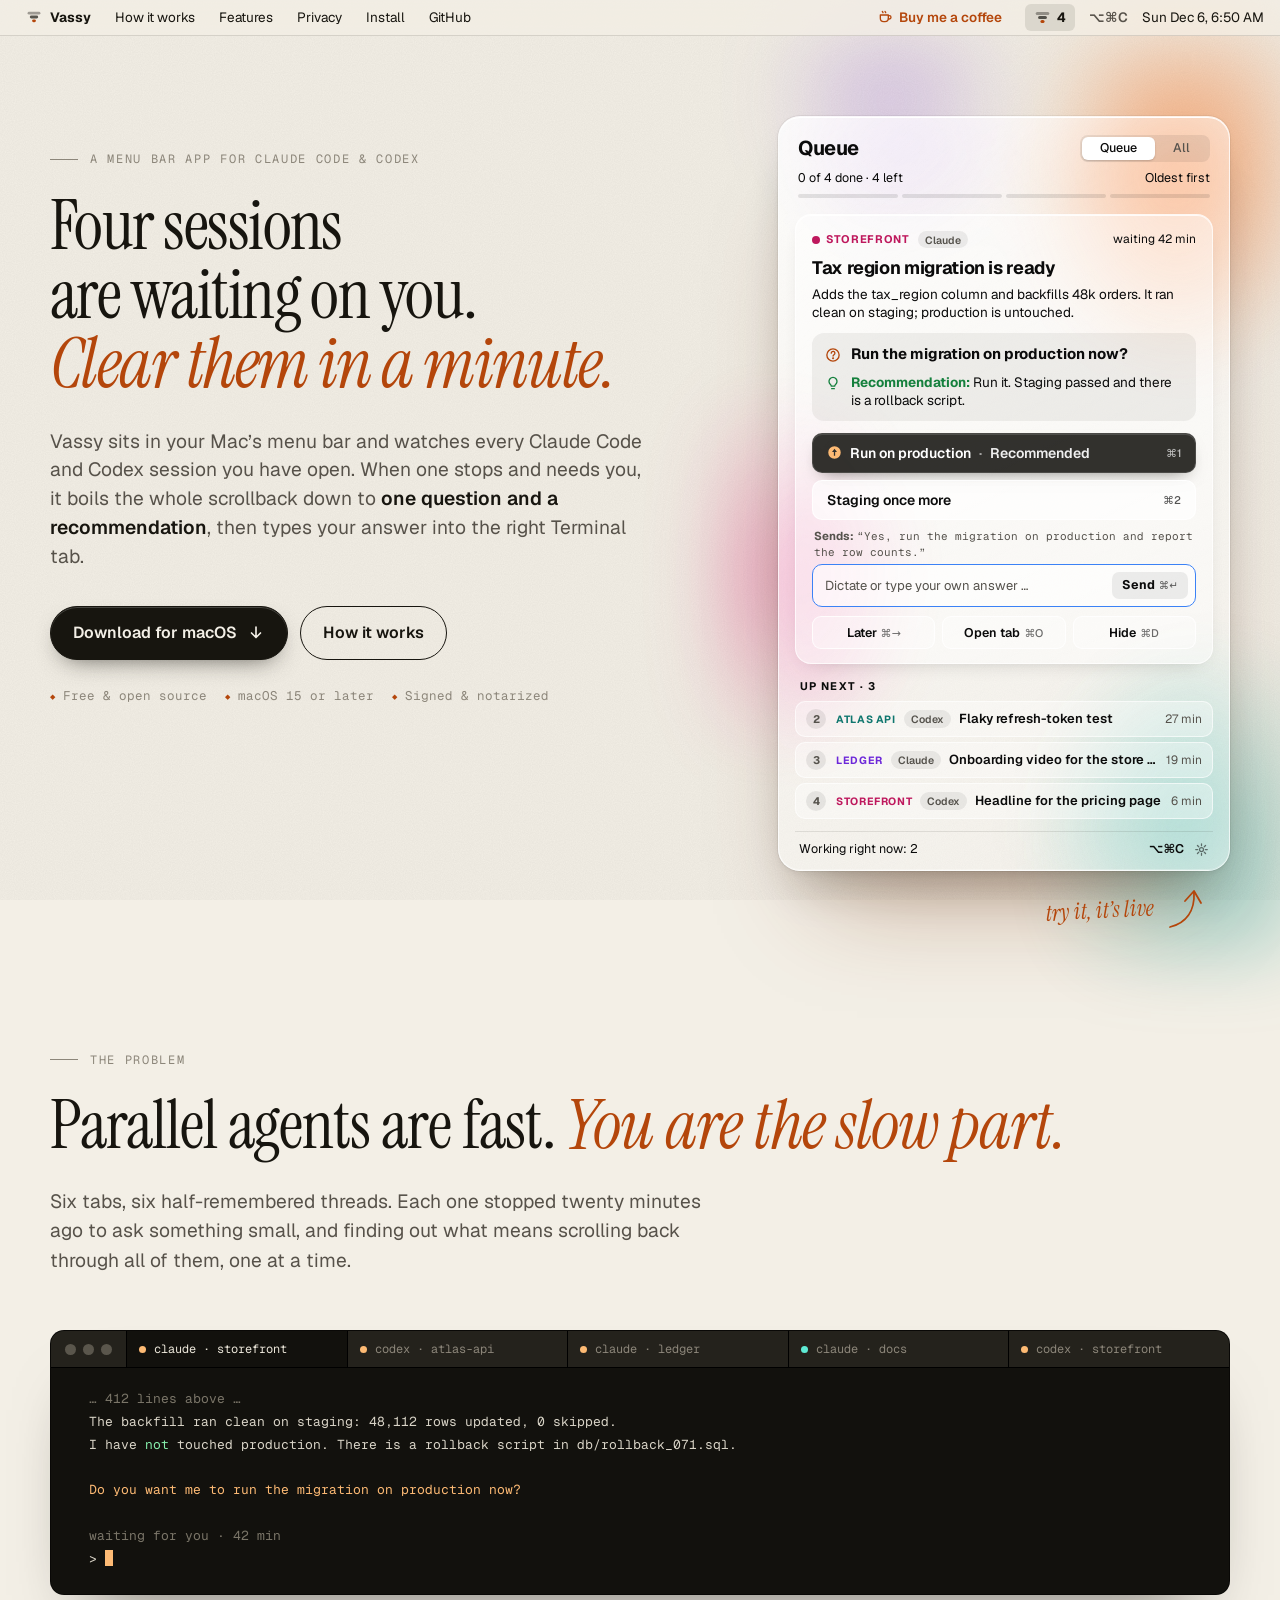
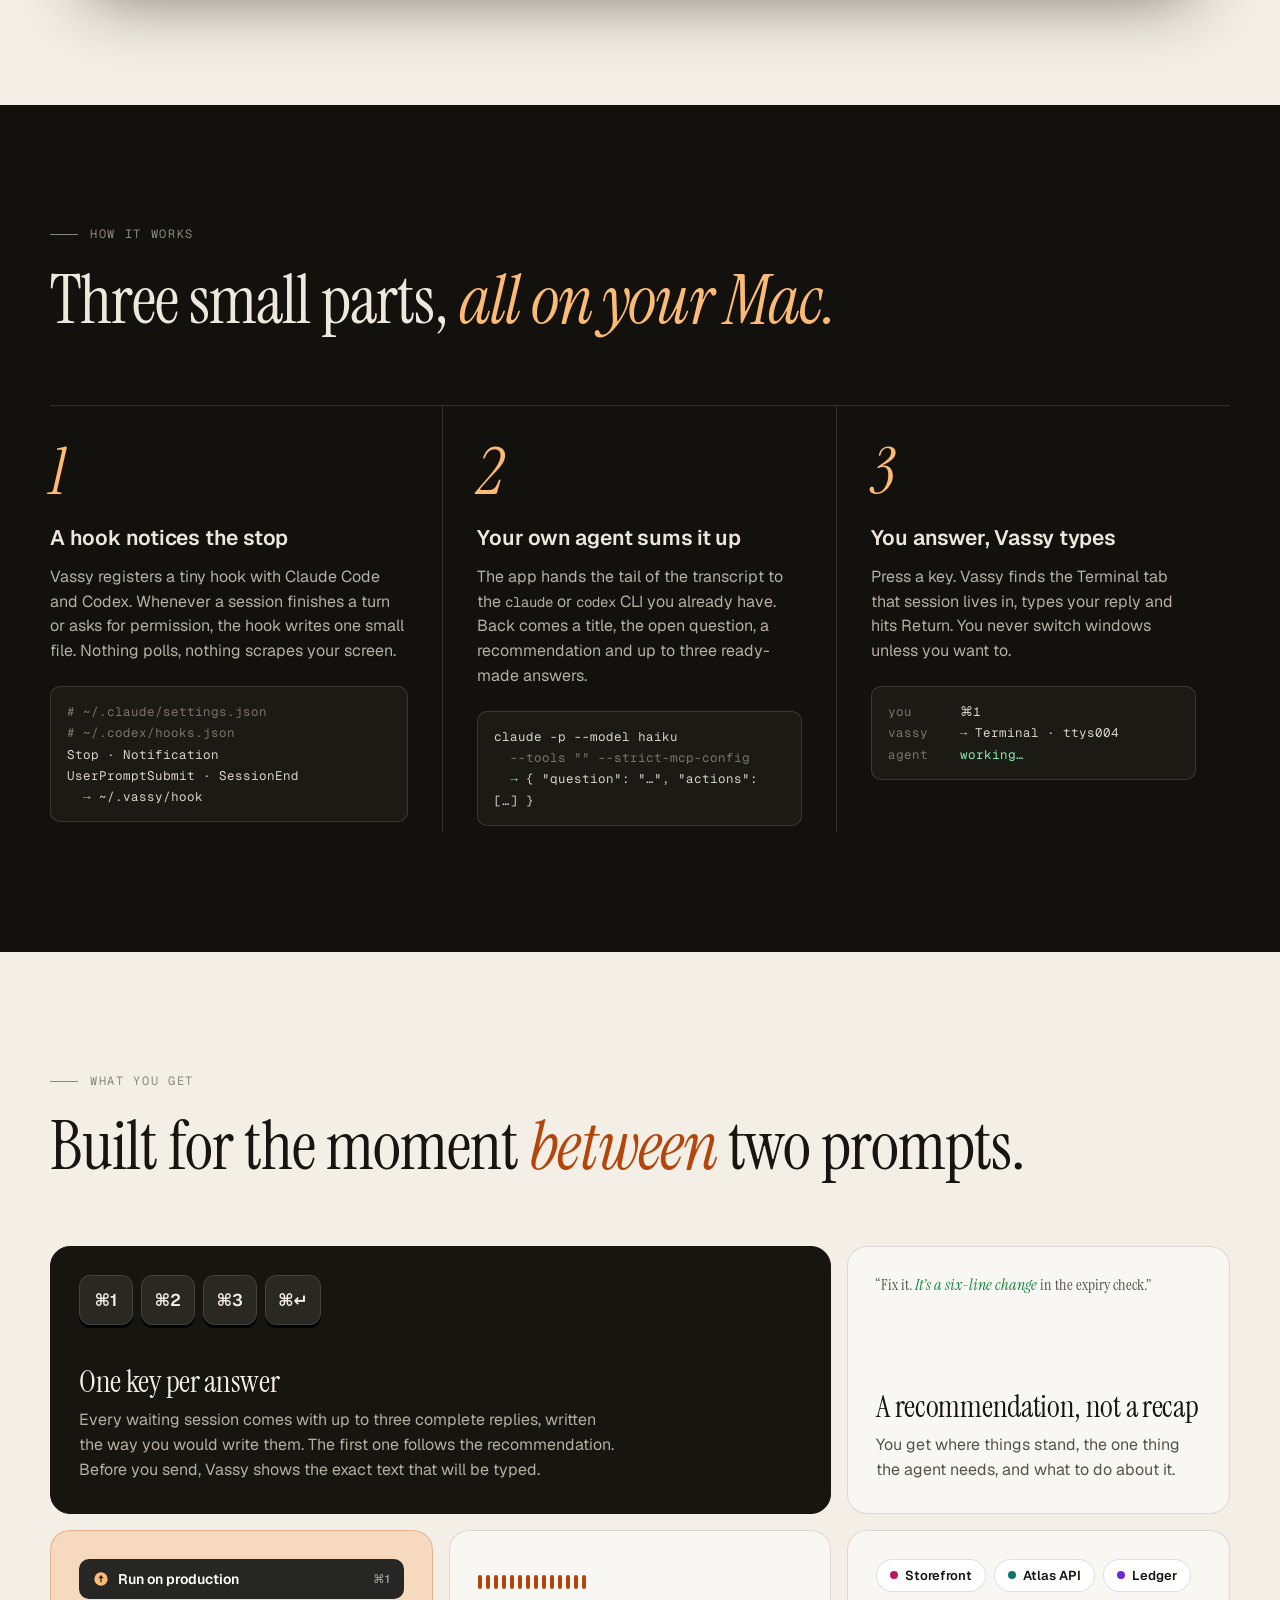
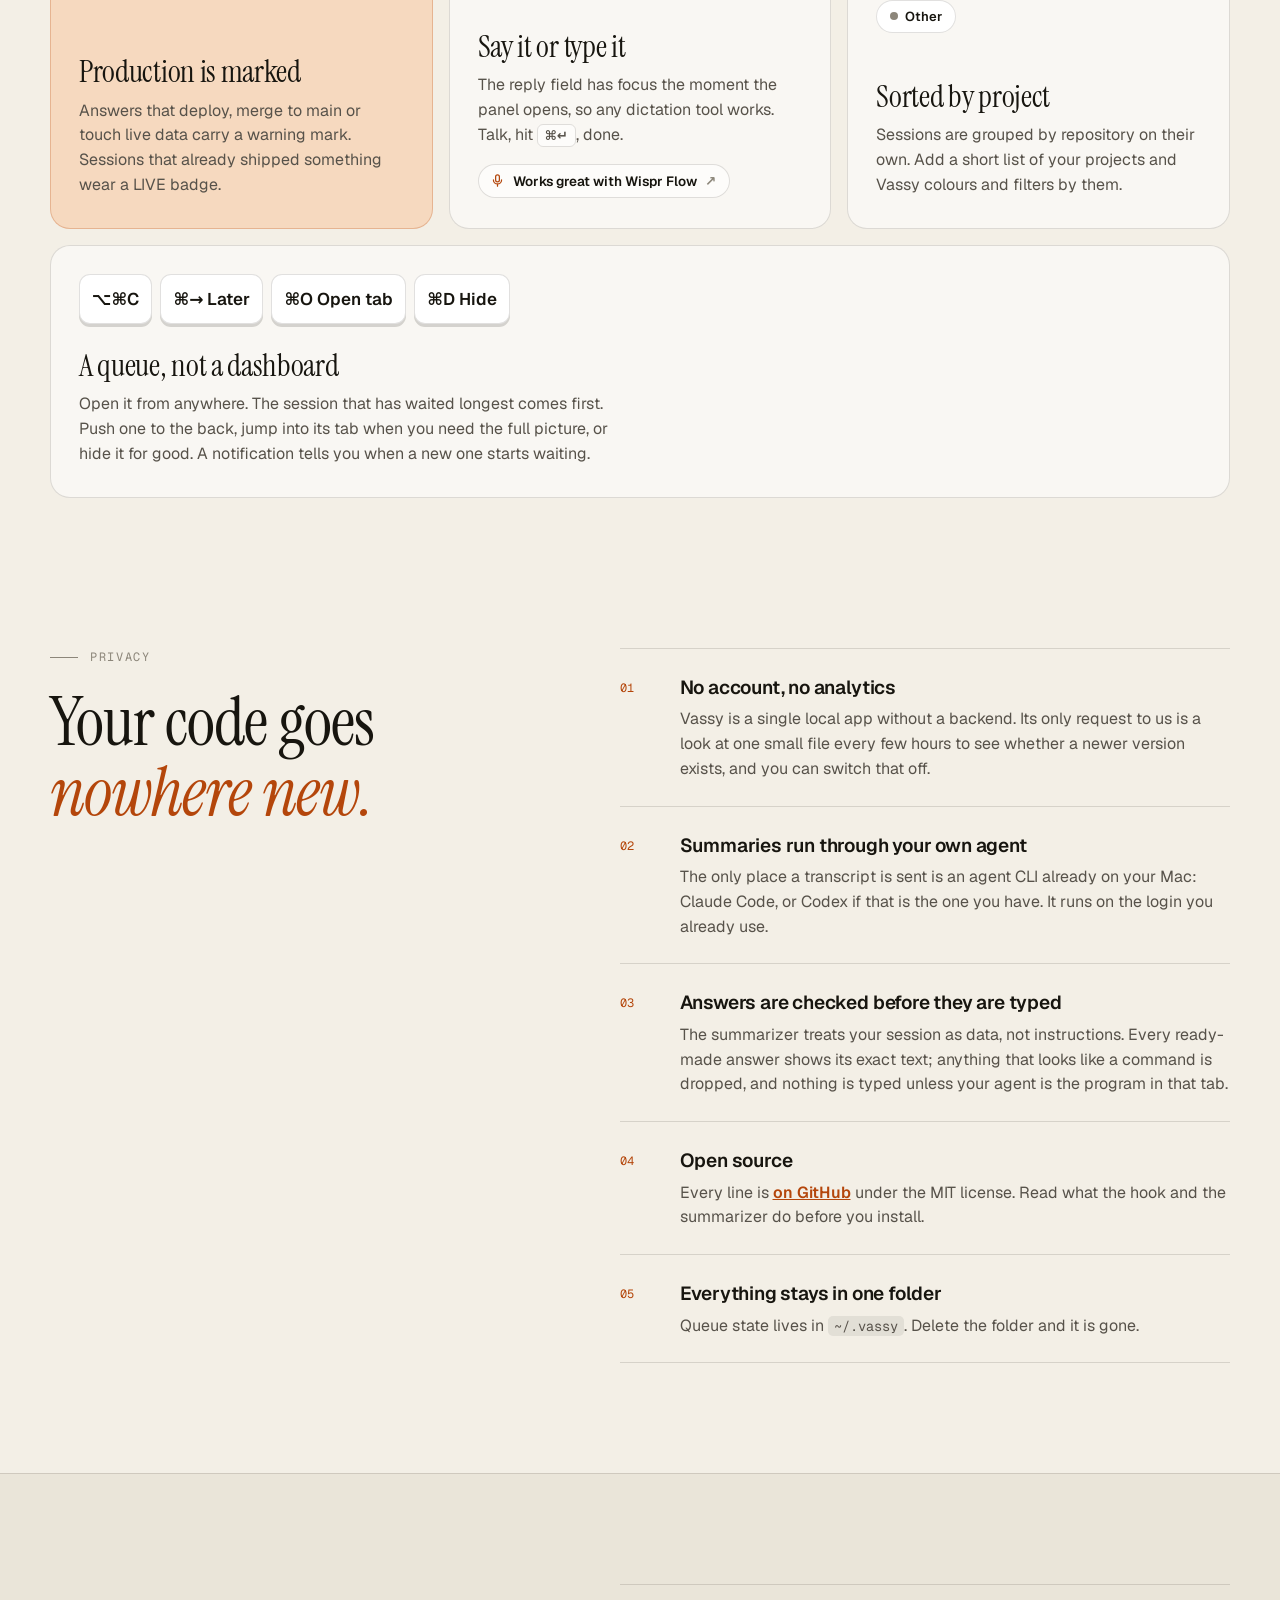
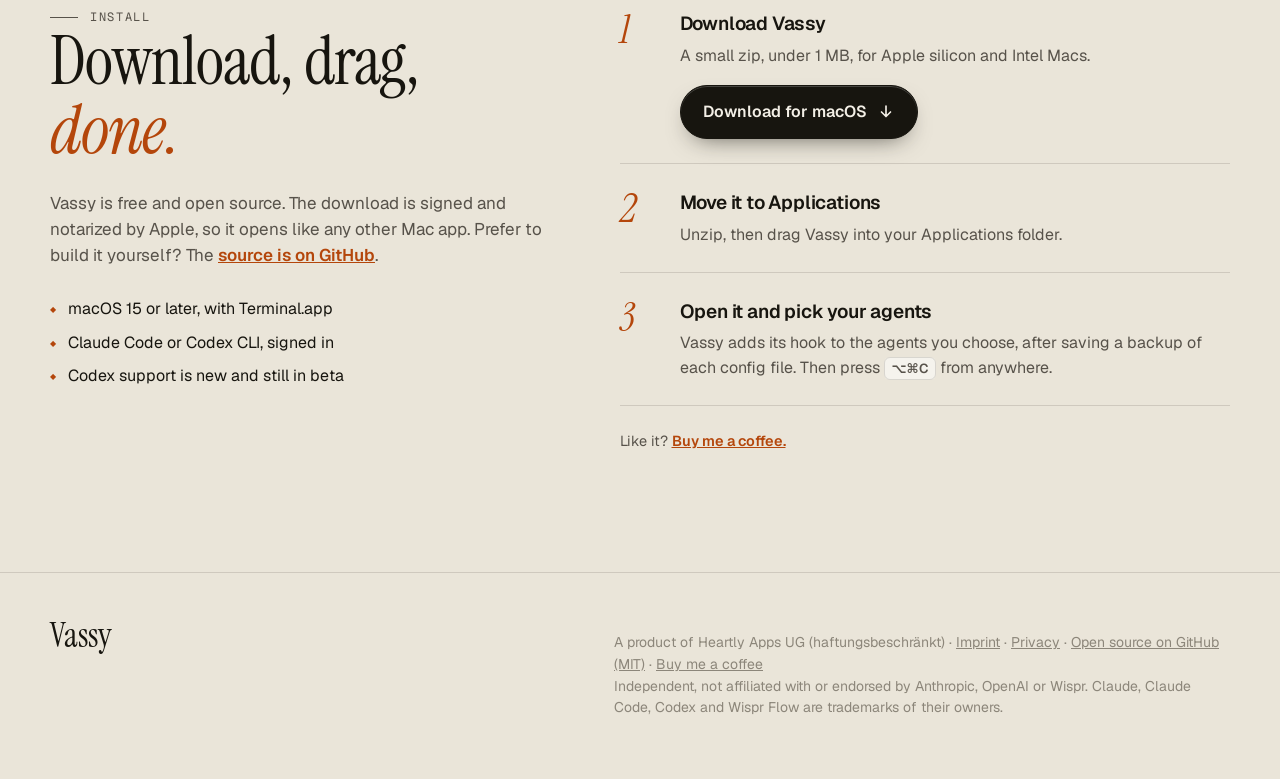
==== commit 400994a7: "Notify once when a new version is available Co-Authored-By: Claude Fable 5.2 <noreply@anthropic.com>" ====
--- a/site/index.html
+++ b/site/index.html
@@ -651,7 +651,7 @@
       <h2 class="reveal">Your code goes <em>nowhere new.</em></h2>
     </div>
     <ul class="plist">
-      <li class="reveal"><span class="no">01</span><div><h3>No account, no analytics</h3><p>Vassy is a single local app without a backend. Its only request to us is a daily look at one small file to see whether a newer version exists, and you can switch that off.</p></div></li>
+      <li class="reveal"><span class="no">01</span><div><h3>No account, no analytics</h3><p>Vassy is a single local app without a backend. Its only request to us is a look at one small file every few hours to see whether a newer version exists, and you can switch that off.</p></div></li>
       <li class="reveal"><span class="no">02</span><div><h3>Summaries run through your own agent</h3><p>The only place a transcript is sent is an agent CLI already on your Mac: Claude Code, or Codex if that is the one you have. It runs on the login you already use.</p></div></li>
       <li class="reveal"><span class="no">03</span><div><h3>Answers are checked before they are typed</h3><p>The summarizer treats your session as data, not instructions. Every ready-made answer shows its exact text; anything that looks like a command is dropped, and nothing is typed unless your agent is the program in that tab.</p></div></li>
       <li class="reveal"><span class="no">04</span><div><h3>Open source</h3><p>Every line is <a href="https://github.com/sukramb/vassy" target="_blank" rel="noopener">on GitHub</a> under the MIT license. Read what the hook and the summarizer do before you install.</p></div></li>
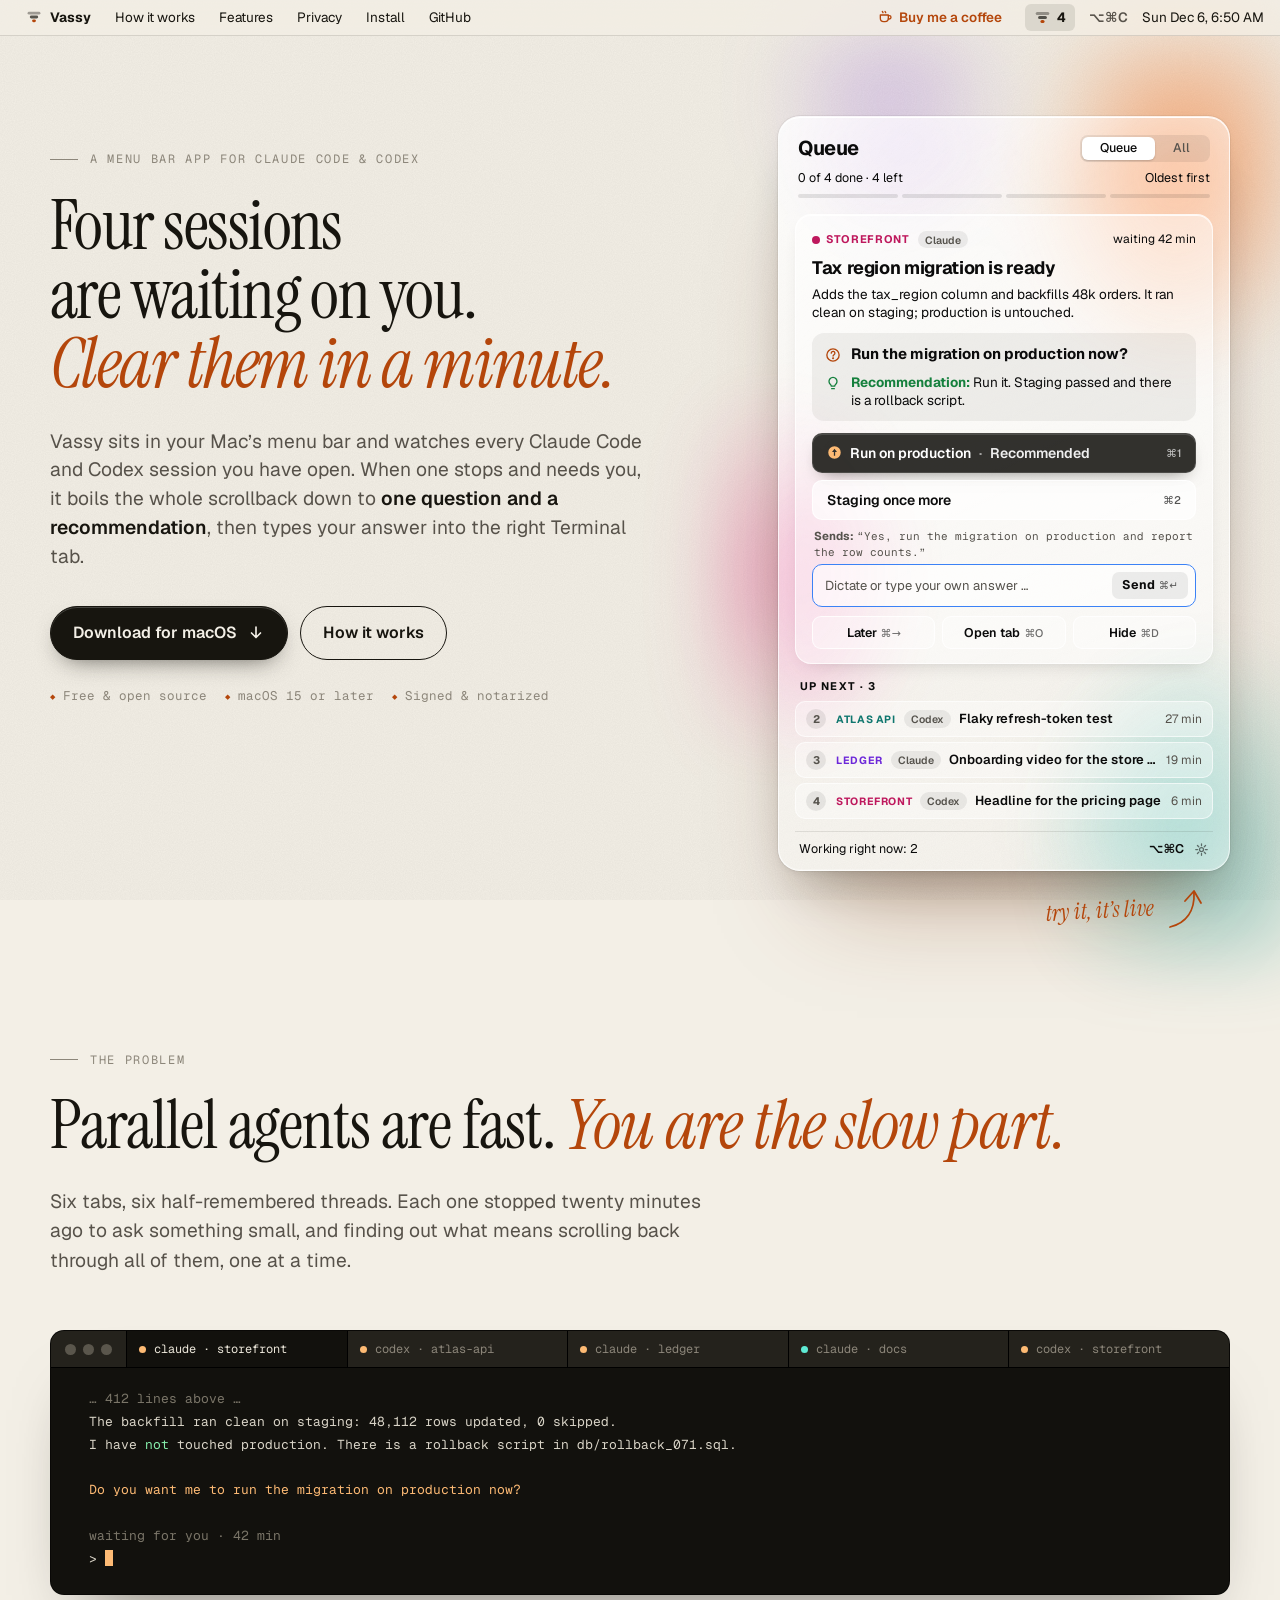
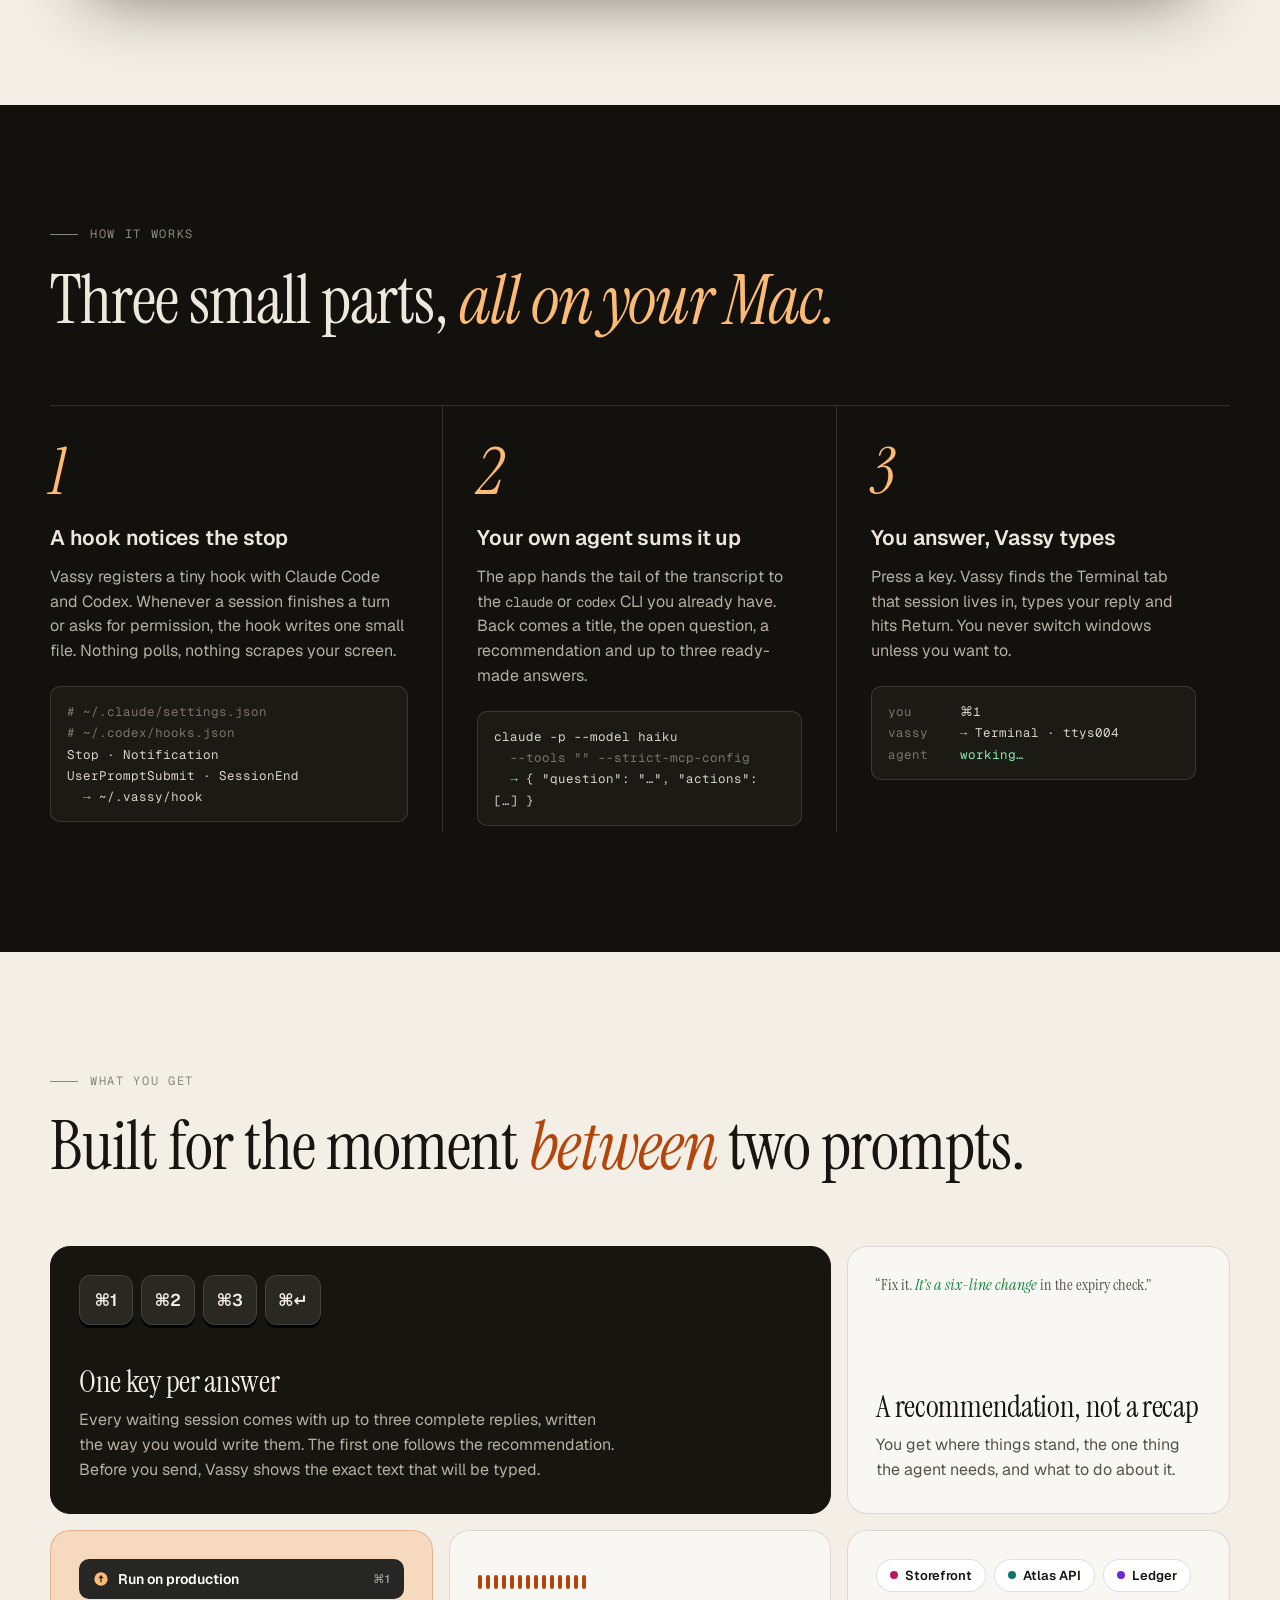
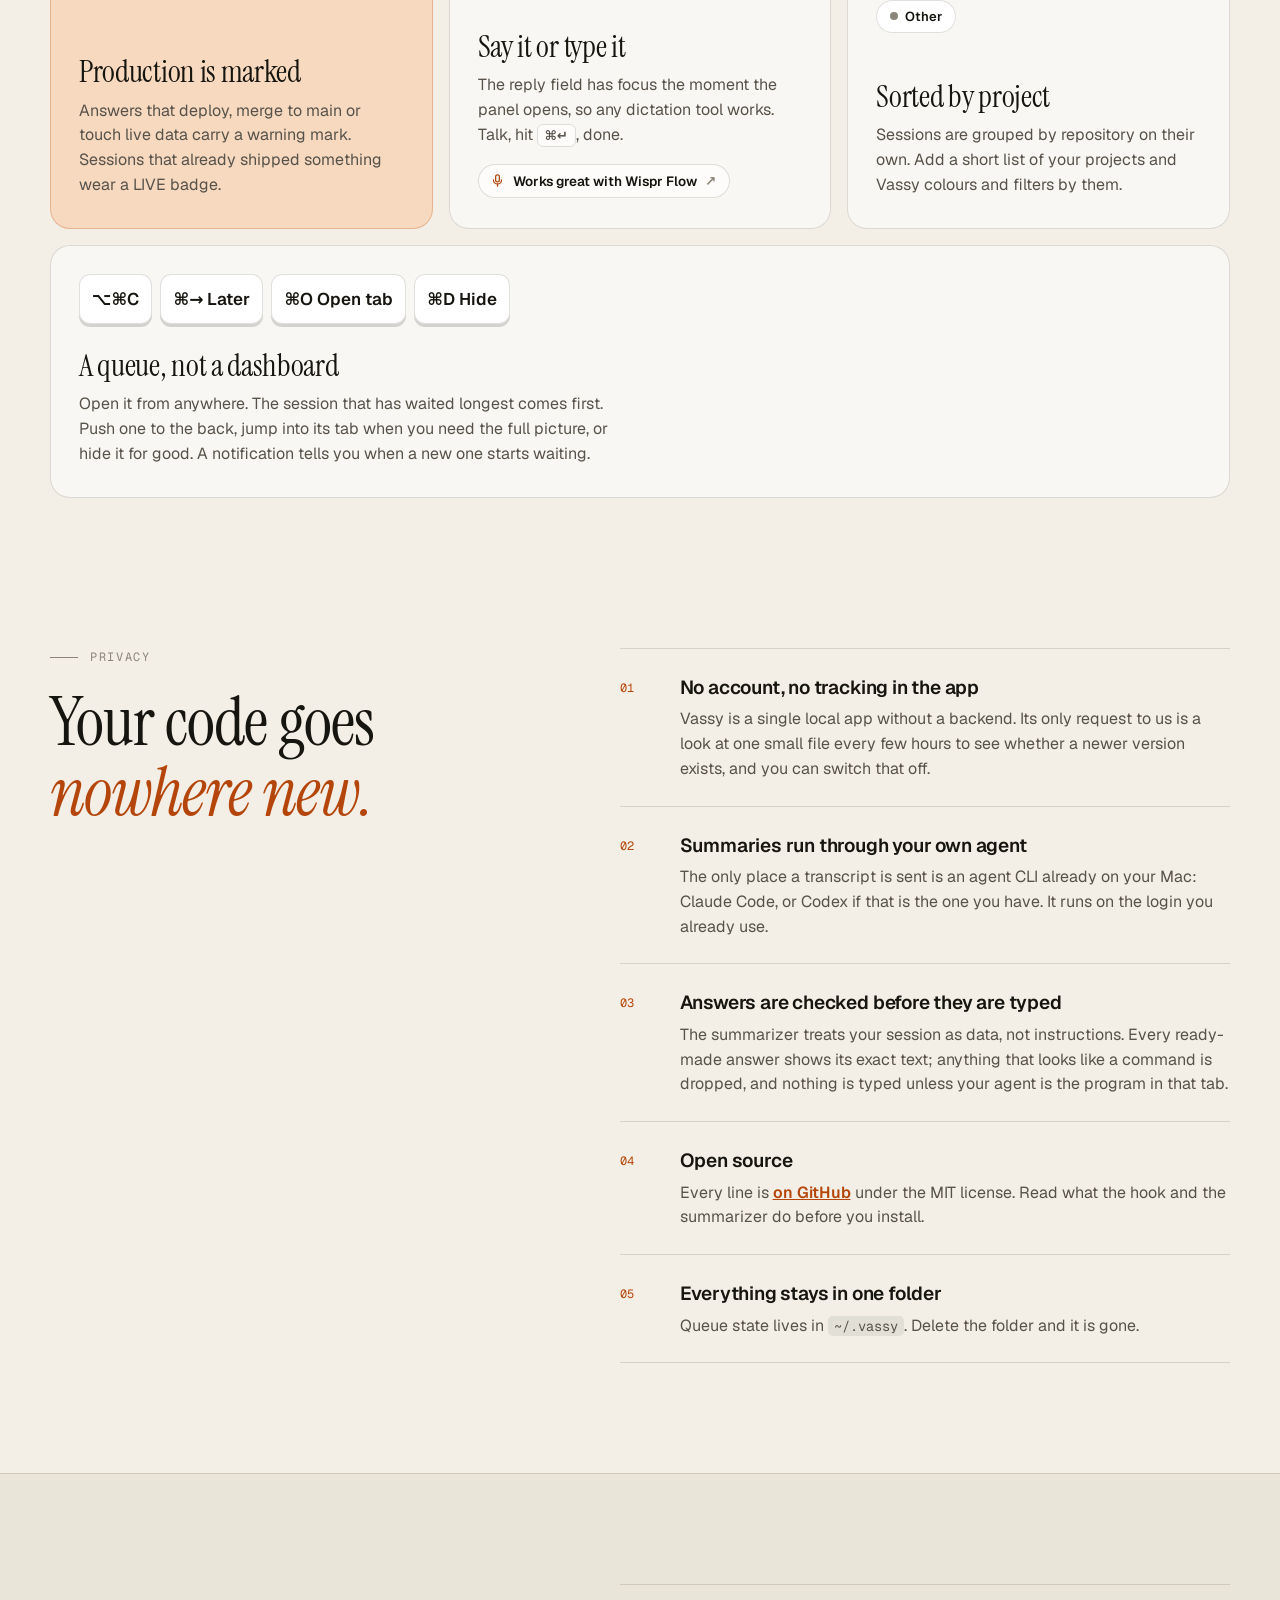
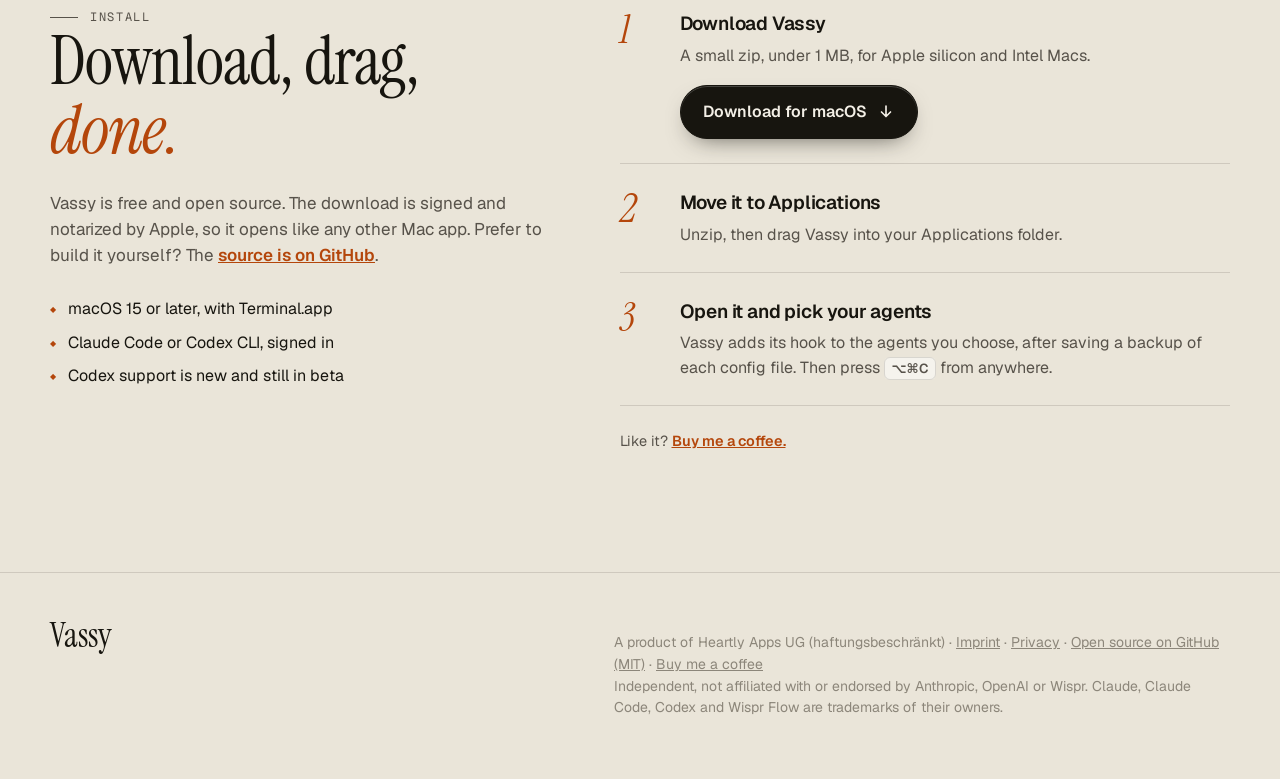
==== commit a8e70e16: "Count downloads, keep the CSP first-party and disclose the statistics The Web Analytics script and i" ====
--- a/site/index.html
+++ b/site/index.html
@@ -435,6 +435,10 @@
   html { scroll-behavior: auto; }
 }
 </style>
+<script>
+  window.va = window.va || function () { (window.vaq = window.vaq || []).push(arguments); };
+</script>
+<script defer src="/_vercel/insights/script.js"></script>
 </head>
 <body>
 <script>
@@ -468,10 +472,10 @@
     <a href="#features">Features</a>
     <a href="#privacy">Privacy</a>
     <a href="#install">Install</a>
-    <a href="https://github.com/sukramb/vassy" target="_blank" rel="noopener">GitHub</a>
+    <a href="https://github.com/sukramb/vassy" target="_blank" rel="noopener" data-track="GitHub" data-place="menubar">GitHub</a>
   </nav>
   <div class="status">
-    <a class="coffee" href="https://buymeacoffee.com/sukrambm" target="_blank" rel="noopener">
+    <a class="coffee" href="https://buymeacoffee.com/sukrambm" target="_blank" rel="noopener" data-track="Coffee" data-place="menubar">
       <svg viewBox="0 0 24 24" fill="none" stroke="currentColor" stroke-width="2" stroke-linecap="round" stroke-linejoin="round" aria-hidden="true"><path d="M5 9h12v5a5 5 0 01-5 5h-2a5 5 0 01-5-5V9z"/><path d="M17 10h1.5a2.5 2.5 0 010 5H17"/><path d="M8 3.5c0 1 1 1 1 2M12 3.5c0 1 1 1 1 2"/></svg>
       <span>Buy me a coffee</span>
     </a>
@@ -501,7 +505,7 @@
         <strong>one question and a recommendation</strong>, then types your answer into the right Terminal tab.
       </p>
       <div class="cta rise" style="--d:6">
-        <a class="btn primary" href="download/Vassy.zip" download>
+        <a class="btn primary" href="download/Vassy.zip" download data-track="Download" data-place="hero">
           Download for macOS
           <svg viewBox="0 0 24 24" fill="none" stroke="currentColor" stroke-width="2.2" stroke-linecap="round" stroke-linejoin="round" aria-hidden="true"><path d="M12 4v13M6 12l6 6 6-6"/></svg>
         </a>
@@ -622,7 +626,7 @@
         <div class="art"><div class="wave" aria-hidden="true"><i></i><i></i><i></i><i></i><i></i><i></i><i></i><i></i><i></i><i></i><i></i><i></i><i></i><i></i></div></div>
         <h3>Say it or type it</h3>
         <p>The reply field has focus the moment the panel opens, so any dictation tool works. Talk, hit <kbd>⌘↵</kbd>, done.</p>
-        <a class="works" href="https://wisprflow.ai" target="_blank" rel="noopener">
+        <a class="works" href="https://wisprflow.ai" target="_blank" rel="noopener" data-track="Wispr Flow" data-place="features">
           <svg viewBox="0 0 24 24" fill="none" stroke="currentColor" stroke-width="2" stroke-linecap="round" stroke-linejoin="round" aria-hidden="true"><rect x="9" y="3" width="6" height="11" rx="3"/><path d="M5.5 11a6.5 6.5 0 0013 0M12 17.5V21"/></svg>
           Works great with Wispr Flow
           <span aria-hidden="true">↗</span>
@@ -651,7 +655,7 @@
       <h2 class="reveal">Your code goes <em>nowhere new.</em></h2>
     </div>
     <ul class="plist">
-      <li class="reveal"><span class="no">01</span><div><h3>No account, no analytics</h3><p>Vassy is a single local app without a backend. Its only request to us is a look at one small file every few hours to see whether a newer version exists, and you can switch that off.</p></div></li>
+      <li class="reveal"><span class="no">01</span><div><h3>No account, no tracking in the app</h3><p>Vassy is a single local app without a backend. Its only request to us is a look at one small file every few hours to see whether a newer version exists, and you can switch that off.</p></div></li>
       <li class="reveal"><span class="no">02</span><div><h3>Summaries run through your own agent</h3><p>The only place a transcript is sent is an agent CLI already on your Mac: Claude Code, or Codex if that is the one you have. It runs on the login you already use.</p></div></li>
       <li class="reveal"><span class="no">03</span><div><h3>Answers are checked before they are typed</h3><p>The summarizer treats your session as data, not instructions. Every ready-made answer shows its exact text; anything that looks like a command is dropped, and nothing is typed unless your agent is the program in that tab.</p></div></li>
       <li class="reveal"><span class="no">04</span><div><h3>Open source</h3><p>Every line is <a href="https://github.com/sukramb/vassy" target="_blank" rel="noopener">on GitHub</a> under the MIT license. Read what the hook and the summarizer do before you install.</p></div></li>
@@ -675,7 +679,7 @@
     <div class="reveal" style="--d:1">
       <ol class="dl">
         <li><span class="no">1</span><div><h3>Download Vassy</h3><p>A small zip, under 1 MB, for Apple silicon and Intel Macs.</p>
-          <a class="btn primary" href="download/Vassy.zip" download>
+          <a class="btn primary" href="download/Vassy.zip" download data-track="Download" data-place="install">
             Download for macOS
             <svg viewBox="0 0 24 24" fill="none" stroke="currentColor" stroke-width="2.2" stroke-linecap="round" stroke-linejoin="round" aria-hidden="true"><path d="M12 4v13M6 12l6 6 6-6"/></svg>
           </a></div></li>
@@ -838,6 +842,12 @@
     if (a) { e.preventDefault(); answer(a); }
   });
 
+  // anonymous click counts (Vercel Web Analytics, no cookies): which button, and where on the page
+  addEventListener('click', (e) => {
+    const a = e.target.closest && e.target.closest('[data-track]');
+    if (a && window.va) window.va('event', { name: a.dataset.track, data: { place: a.dataset.place || '' } });
+  });
+
   // reveal on scroll
   const io = new IntersectionObserver((entries) => entries.forEach((e) => { if (e.isIntersecting) { e.target.classList.add('seen'); io.unobserve(e.target); } }), { rootMargin: '0px 0px -8% 0px', threshold: .08 });
   document.querySelectorAll('.reveal').forEach((n) => io.observe(n));
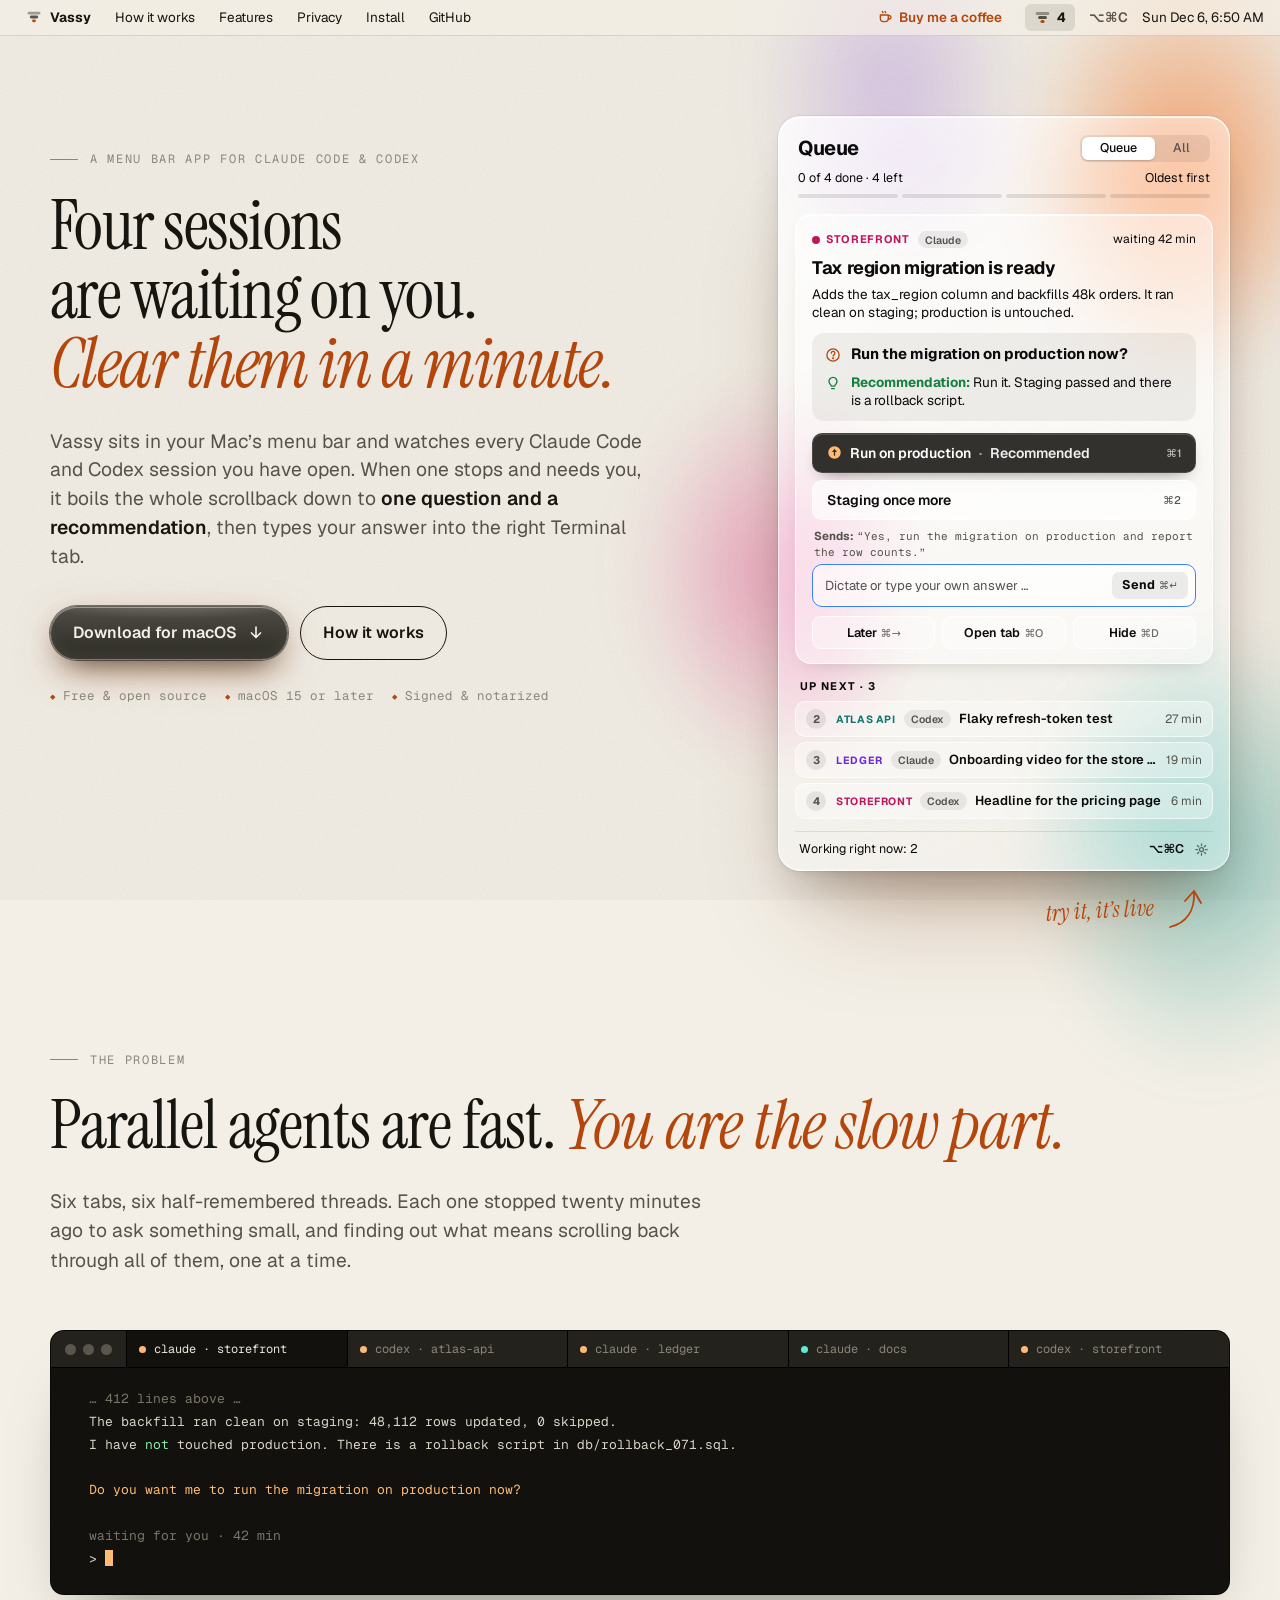
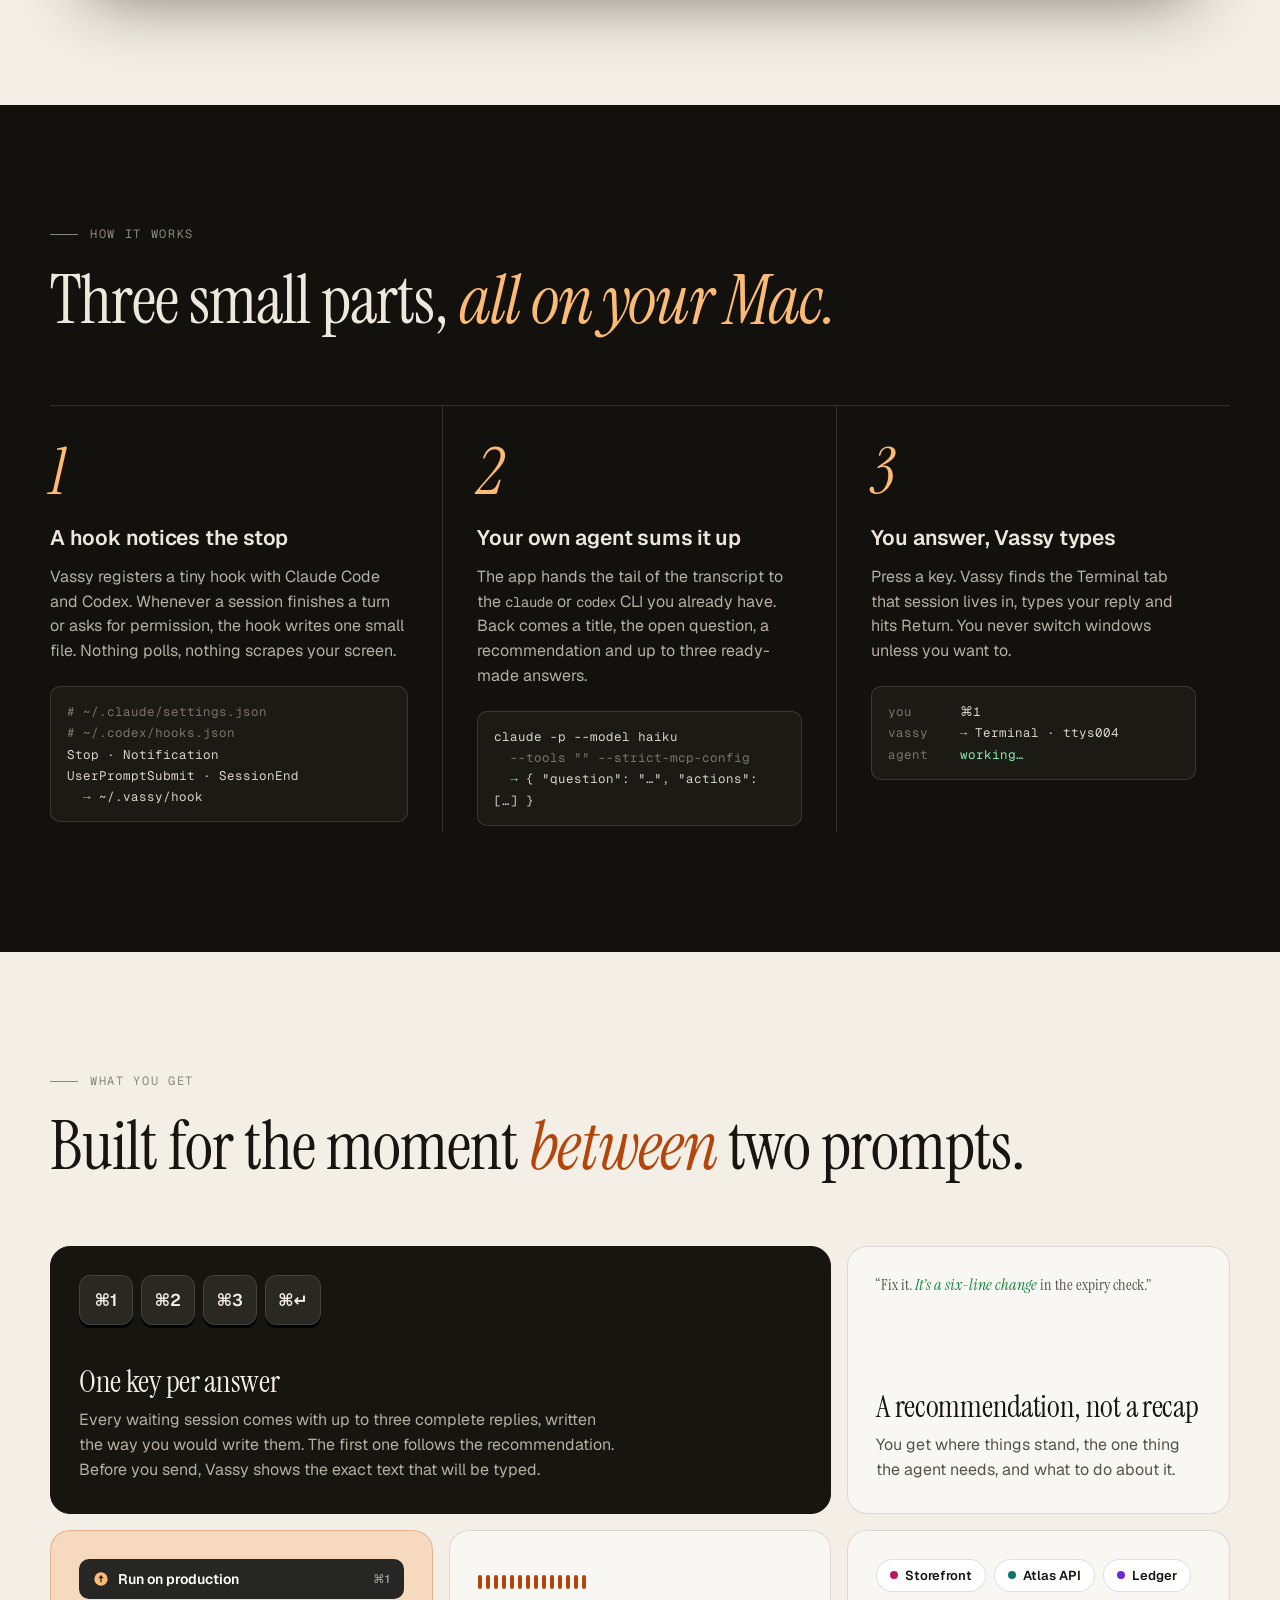
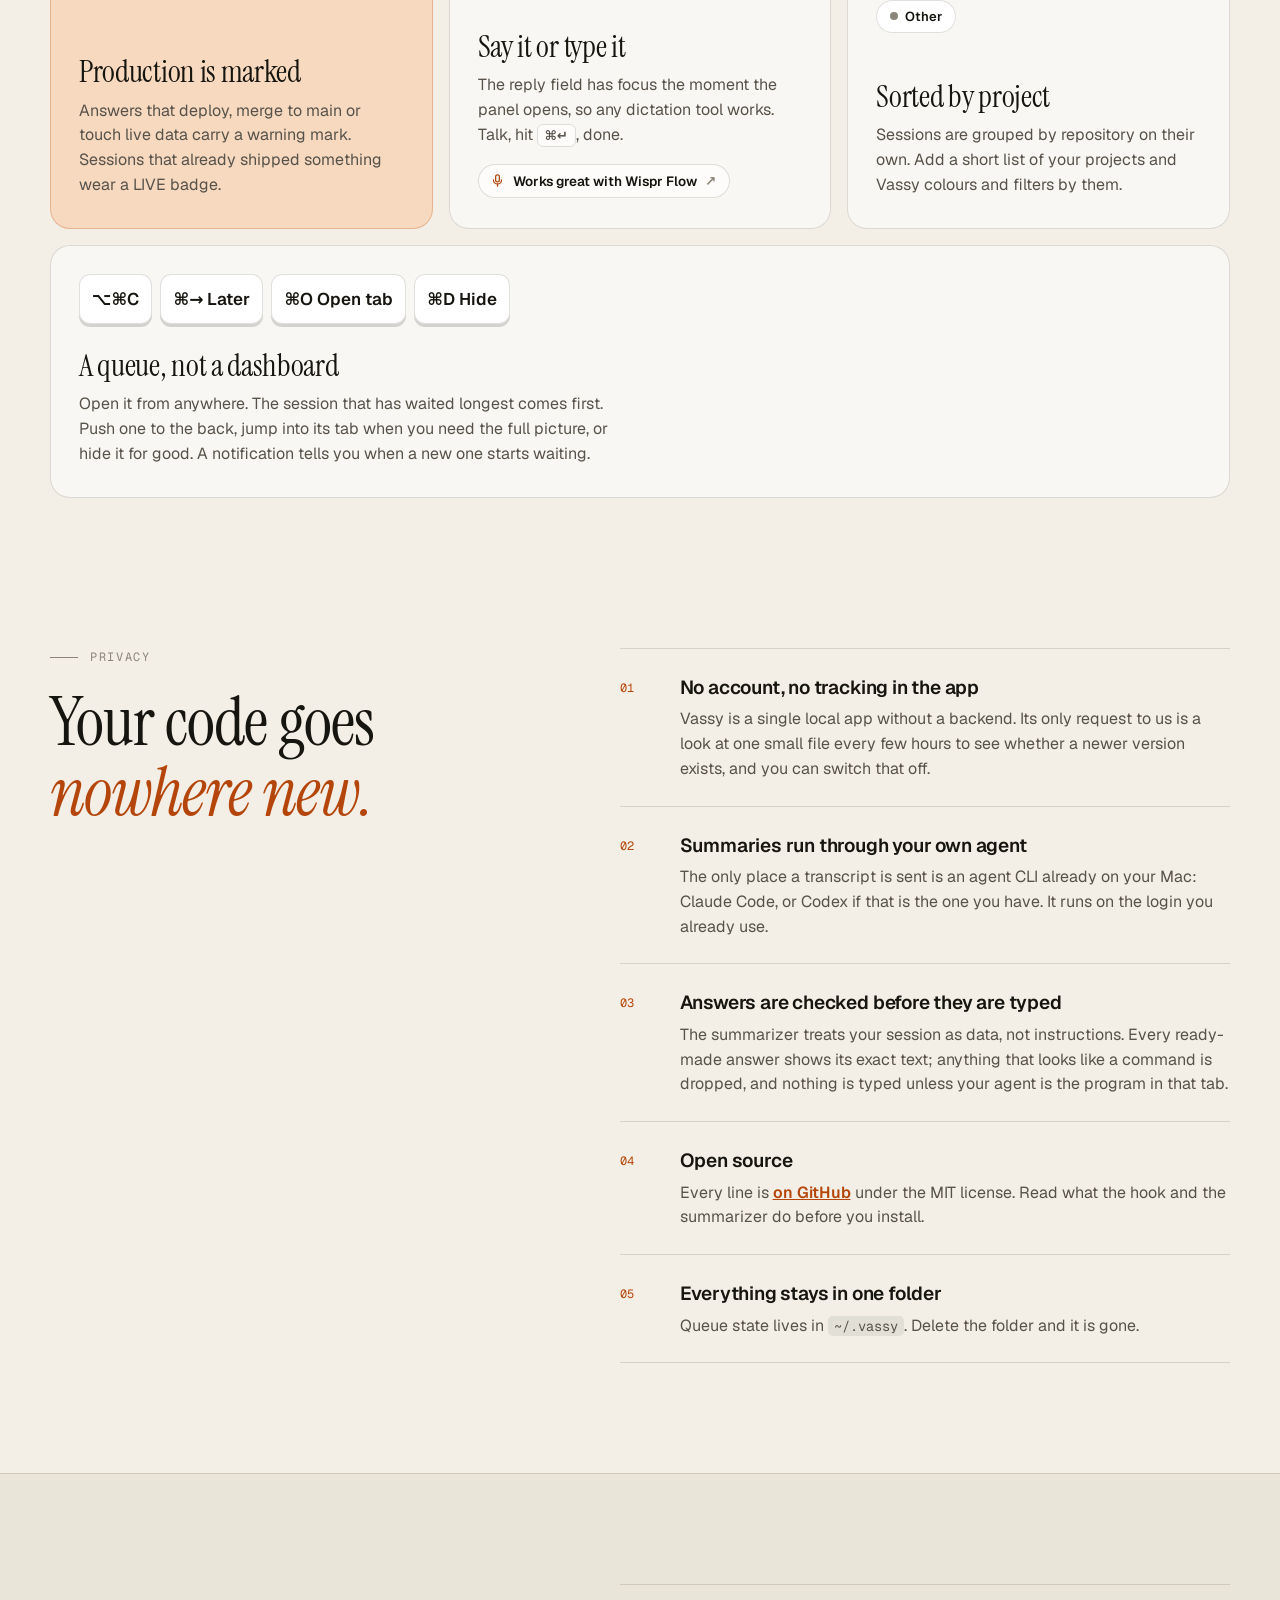
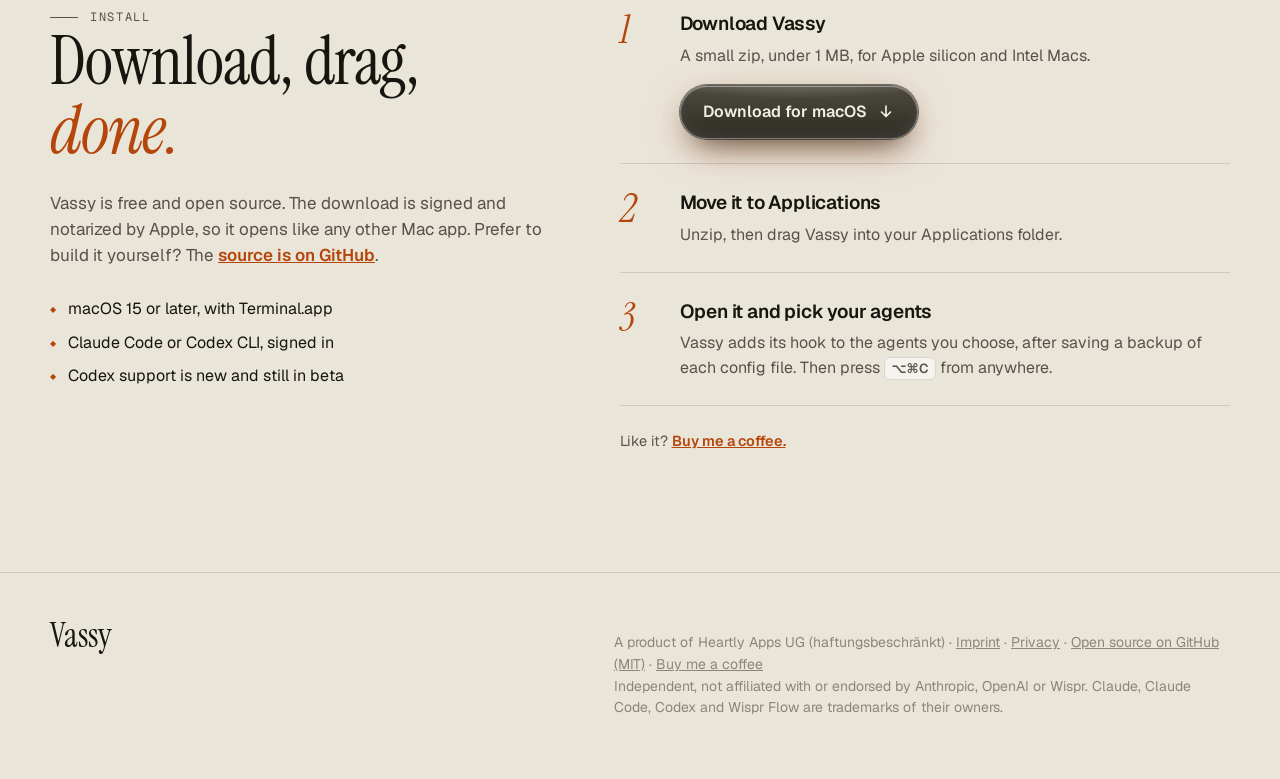
==== commit 046d2a34: "Let the hero orbs drift on their own paths and make the download button glass The four colour orbs b" ====
--- a/site/index.html
+++ b/site/index.html
@@ -80,7 +80,7 @@
 html[data-dark] kbd { background: rgba(255,255,255,.08); }
 html[data-dark] .menubar { background: color-mix(in srgb, var(--paper) 74%, transparent); }
 html[data-dark] .menubar a:hover, html[data-dark] .tray { background: rgba(255,255,255,.1); }
-html[data-dark] .btn.primary { background: var(--wait); color: var(--on-accent); border-color: var(--wait); box-shadow: 0 0 0 1px color-mix(in srgb, var(--wait) 30%, transparent), 0 14px 40px -12px color-mix(in srgb, var(--wait) 60%, transparent); }
+html[data-dark] .btn.primary { background: linear-gradient(180deg, color-mix(in srgb, var(--wait) 82%, transparent), var(--wait)); color: var(--on-accent); border-color: color-mix(in srgb, var(--wait) 70%, #fff); box-shadow: 0 0 0 1px color-mix(in srgb, var(--wait) 30%, transparent), 0 14px 40px -12px color-mix(in srgb, var(--wait) 60%, transparent); }
 html[data-dark] .btn.ghost:hover { background: rgba(255,255,255,.08); }
 html[data-dark] .panel { --p-card: rgba(255,255,255,.06); --p-box: rgba(255,255,255,.07); --p-text: #F2F4EC; --p-sub: #A8B09E; --p-line: rgba(255,255,255,.13);
   background: linear-gradient(155deg, rgba(255,255,255,.13), rgba(255,255,255,.04)); border-color: rgba(255,255,255,.18);
@@ -182,25 +182,36 @@
 .lede strong { color: var(--ink); font-weight: 600; }
 .cta { display: flex; flex-wrap: wrap; gap: 12px; align-items: center; }
 .btn { display: inline-flex; align-items: center; gap: 10px; padding: 14px 22px; border-radius: 999px; font-weight: 600; font-size: 16px; text-decoration: none; border: 1px solid var(--ink); transition: transform .2s ease, box-shadow .2s ease, background .2s ease; }
-.btn.primary { background: var(--ink); color: var(--paper); box-shadow: 0 1px 0 rgba(255,255,255,.2) inset, 0 10px 24px -12px rgba(23,21,15,.7); }
+.btn.primary { position: relative; isolation: isolate; overflow: hidden; color: var(--paper); border-color: rgba(255,255,255,.26);
+  background: linear-gradient(180deg, color-mix(in srgb, var(--ink) 74%, transparent), color-mix(in srgb, var(--ink) 90%, transparent));
+  -webkit-backdrop-filter: blur(16px) saturate(180%); backdrop-filter: blur(16px) saturate(180%);
+  box-shadow: inset 0 1px 0 rgba(255,255,255,.38), inset 0 -10px 18px -12px rgba(255,255,255,.16), 0 0 0 1px color-mix(in srgb, var(--ink) 55%, transparent), 0 14px 30px -14px color-mix(in srgb, var(--ink) 80%, transparent), 0 12px 44px -10px color-mix(in srgb, var(--wait) 55%, transparent); }
+.btn.primary::before { /* soft light across the top half, like the panel glass */
+  content: ""; position: absolute; inset: 0; z-index: -1; border-radius: inherit; pointer-events: none;
+  background: radial-gradient(120% 90% at 50% -30%, rgba(255,255,255,.34), transparent 60%); }
+.btn.primary::after { /* a sheen that crosses the button on hover */
+  content: ""; position: absolute; top: -20%; bottom: -20%; left: -40%; width: 34%; z-index: -1; pointer-events: none;
+  background: linear-gradient(100deg, transparent, rgba(255,255,255,.34), transparent); transform: translateX(-60%) skewX(-18deg); transition: transform .7s cubic-bezier(.165,.84,.44,1); }
 .btn:hover { transform: translateY(-2px); }
-.btn.primary:hover { box-shadow: 0 1px 0 rgba(255,255,255,.2) inset, 0 16px 30px -12px rgba(23,21,15,.75); }
+.btn.primary:hover { box-shadow: inset 0 1px 0 rgba(255,255,255,.46), inset 0 -10px 18px -12px rgba(255,255,255,.2), 0 0 0 1px color-mix(in srgb, var(--ink) 55%, transparent), 0 20px 36px -14px color-mix(in srgb, var(--ink) 80%, transparent), 0 16px 54px -8px color-mix(in srgb, var(--wait) 70%, transparent); }
+.btn.primary:hover::after { transform: translateX(520%) skewX(-18deg); }
 .btn.ghost:hover { background: rgba(23,21,15,.06); }
 .btn svg { width: 18px; height: 18px; }
 .meta { margin-top: 26px; font-family: var(--mono); font-size: 12.5px; color: var(--ink-3); display: flex; flex-wrap: wrap; gap: 6px 18px; }
 .meta span::before { content: "◆"; font-size: 7px; vertical-align: middle; margin-right: 8px; color: var(--wait); }
 
 .stage { position: relative; }
-.stage::before { /* colour behind the glass, so the blur has something to work with */
-  content: ""; position: absolute; inset: -10% -16% -4% -14%; z-index: 0; pointer-events: none;
-  background:
-    radial-gradient(36% 30% at 80% 14%, var(--orb1), transparent 72%),
-    radial-gradient(32% 28% at 10% 58%, var(--orb2), transparent 72%),
-    radial-gradient(40% 32% at 84% 88%, var(--orb3), transparent 72%),
-    radial-gradient(30% 26% at 30% 6%, var(--orb4), transparent 72%);
-  filter: blur(34px); animation: drift 16s ease-in-out infinite alternate;
-}
-@keyframes drift { to { transform: translate3d(-3%, 2.5%, 0) scale(1.06) rotate(4deg); } }
+.orbs { /* colour behind the glass, so the blur has something to work with */
+  position: absolute; inset: -10% -16% -4% -14%; z-index: 0; pointer-events: none; }
+.orbs i { position: absolute; border-radius: 50%; filter: blur(26px); will-change: transform; animation: 22s ease-in-out infinite; }
+.orbs i:nth-child(1) { left: 44%; top: -16%; width: 72%; height: 60%; background: radial-gradient(closest-side, var(--orb1), transparent 76%); animation-name: orbA; }
+.orbs i:nth-child(2) { left: -22%; top: 30%; width: 64%; height: 56%; background: radial-gradient(closest-side, var(--orb2), transparent 76%); animation-name: orbB; animation-duration: 27s; }
+.orbs i:nth-child(3) { left: 44%; top: 56%; width: 80%; height: 64%; background: radial-gradient(closest-side, var(--orb3), transparent 76%); animation-name: orbC; animation-duration: 19s; }
+.orbs i:nth-child(4) { left: 0; top: -20%; width: 60%; height: 52%; background: radial-gradient(closest-side, var(--orb4), transparent 76%); animation-name: orbD; animation-duration: 31s; }
+@keyframes orbA { 0%, 100% { transform: translate3d(0, 0, 0) scale(1); } 33% { transform: translate3d(-14%, 10%, 0) scale(1.14); } 66% { transform: translate3d(8%, -8%, 0) scale(.92); } }
+@keyframes orbB { 0%, 100% { transform: translate3d(0, 0, 0) scale(1); } 40% { transform: translate3d(16%, -12%, 0) scale(1.1); } 70% { transform: translate3d(-6%, 12%, 0) scale(1.18); } }
+@keyframes orbC { 0%, 100% { transform: translate3d(0, 0, 0) scale(1); } 30% { transform: translate3d(-12%, -14%, 0) scale(.9); } 65% { transform: translate3d(10%, 6%, 0) scale(1.12); } }
+@keyframes orbD { 0%, 100% { transform: translate3d(0, 0, 0) scale(1); } 35% { transform: translate3d(18%, 12%, 0) scale(1.12); } 70% { transform: translate3d(-8%, 16%, 0) scale(.94); } }
 .try { position: relative; z-index: 2; width: min(100%, 452px); margin: 16px 0 0 auto; padding-right: 26px; font-family: var(--serif); font-style: italic; font-size: 23px; color: var(--wait); display: flex; justify-content: flex-end; align-items: flex-start; gap: 10px; line-height: 1; transition: opacity .4s; }
 .try span { transform: rotate(-3deg); margin-top: 12px; }
 .try svg { width: 40px; height: 44px; }
@@ -515,6 +526,7 @@
     </div>
 
     <div class="stage rise" style="--d:4">
+      <div class="orbs" aria-hidden="true"><i></i><i></i><i></i><i></i></div>
       <div class="panel" id="panel" role="group" aria-label="Interactive demo of the Vassy queue">
         <div class="p-head"><h3>Queue</h3><div class="seg" aria-hidden="true"><span class="on">Queue</span><span>All</span></div></div>
         <div class="p-sub"><span id="pCount" aria-live="polite"></span><span>Oldest first</span></div>
